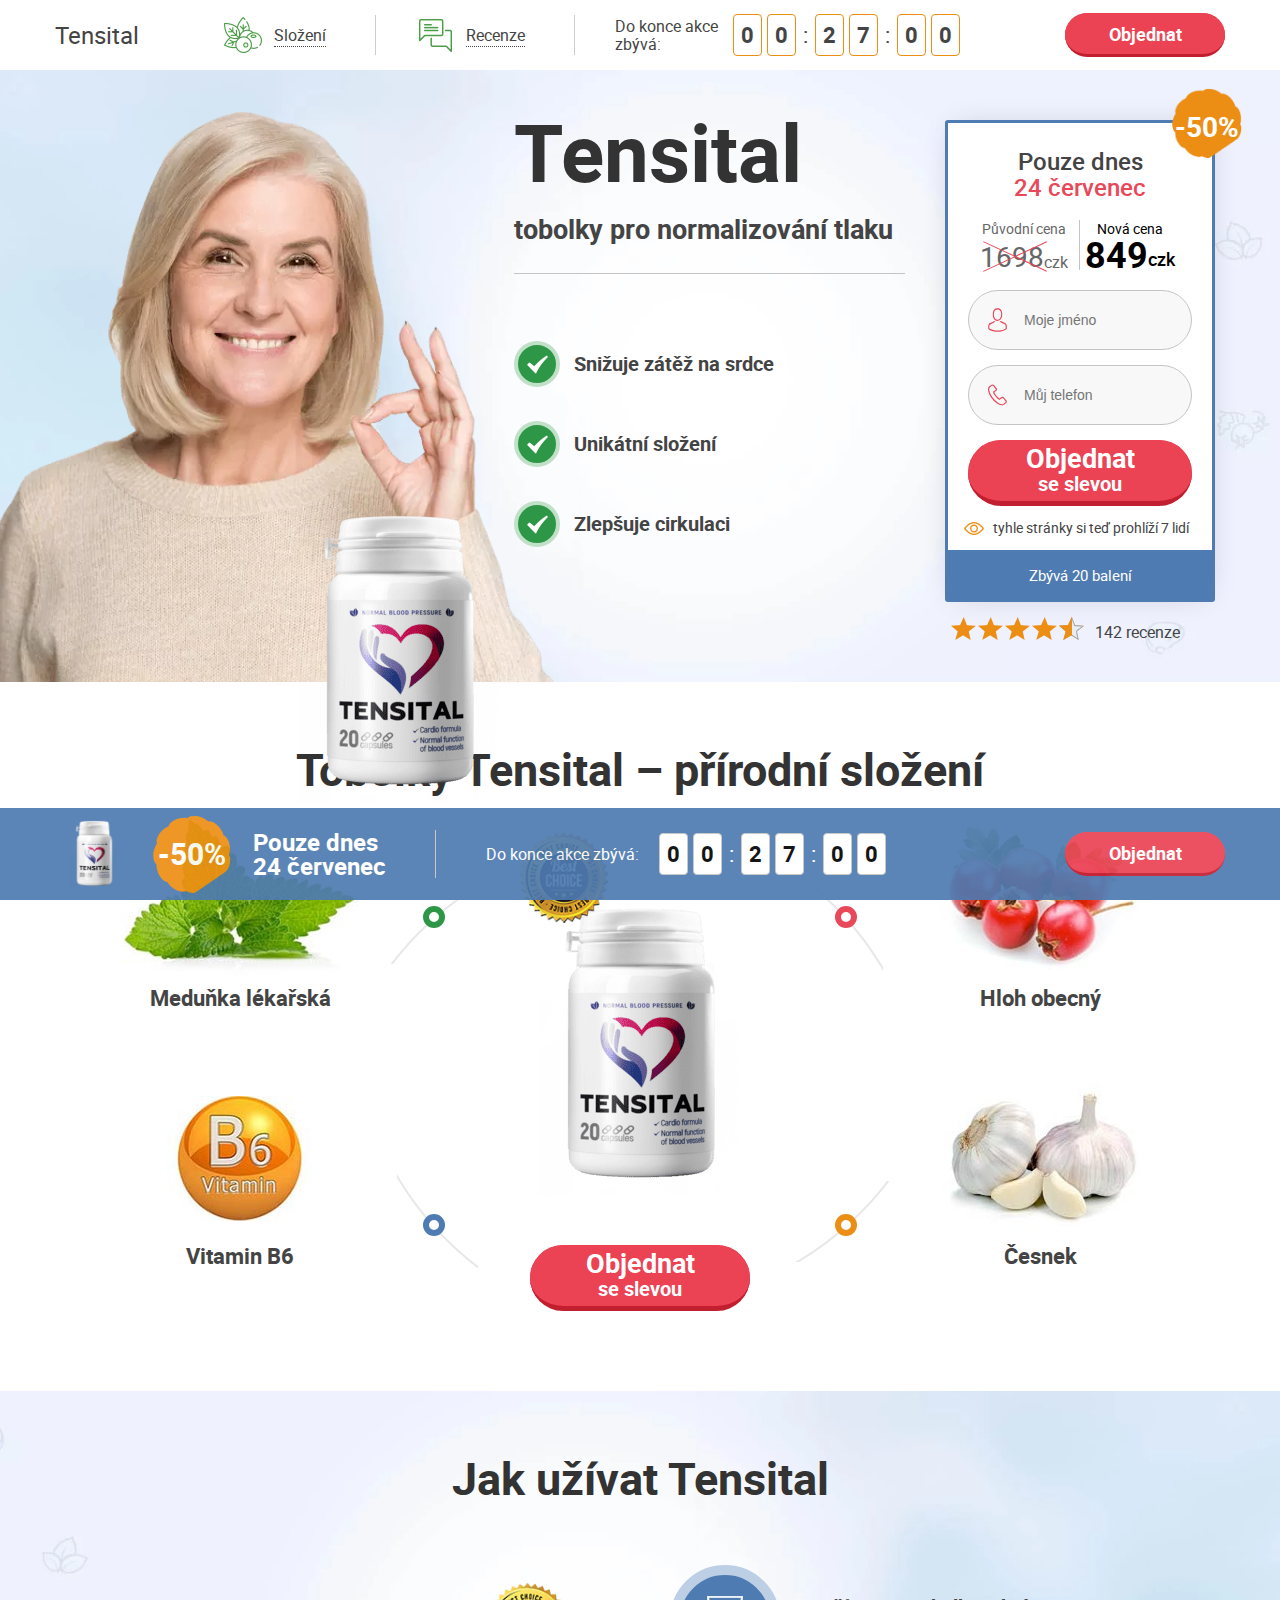
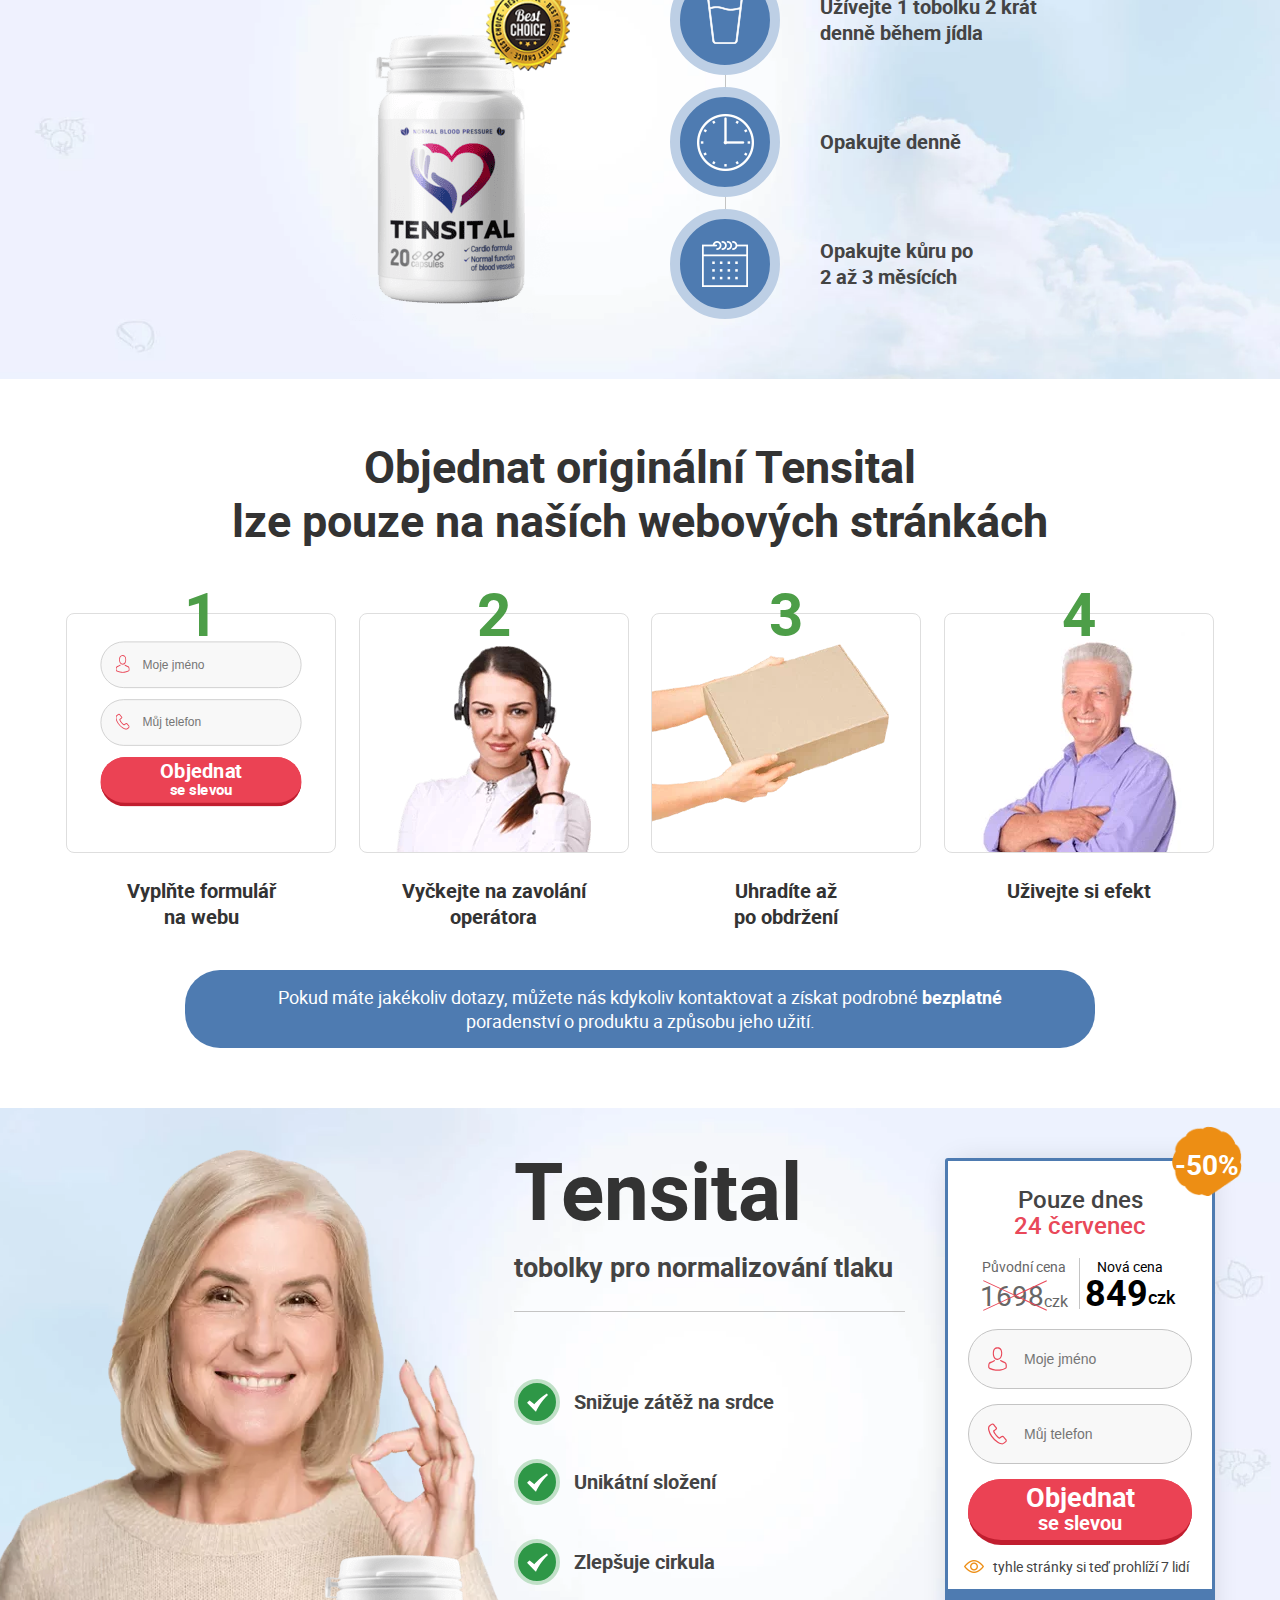
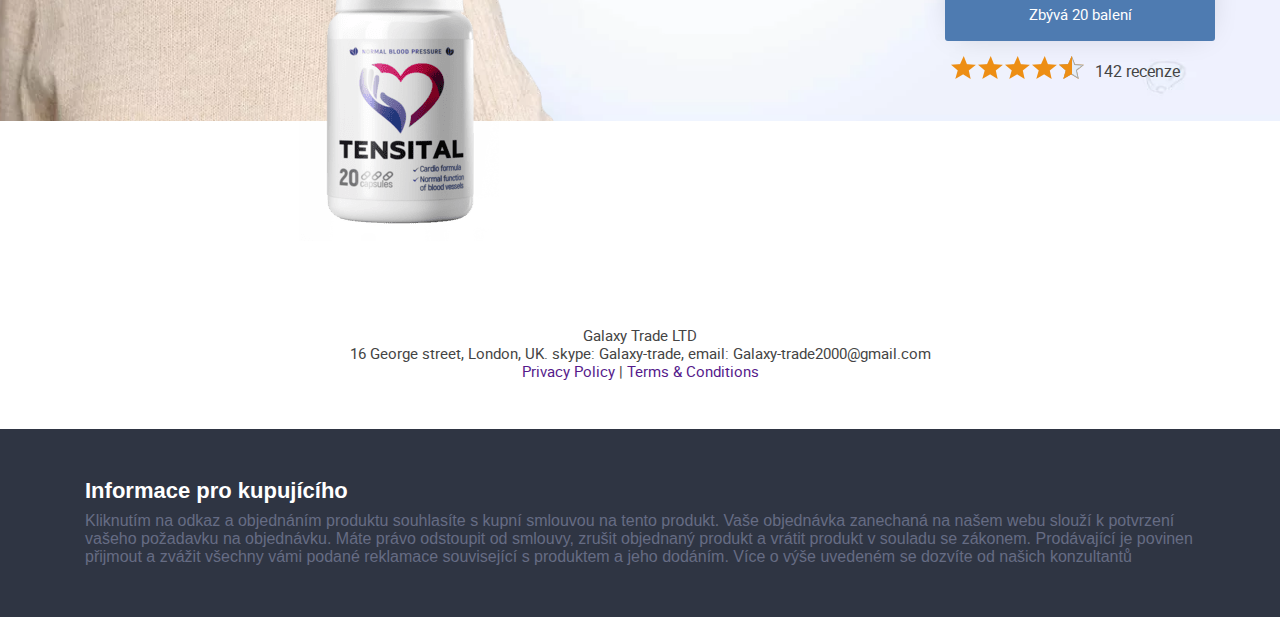
==== index.html @ eff26d7c "1" ====
<!DOCTYPE html><html lang="cs" dir="ltr" class="  webp webp-alpha webp-animation webp-lossless"><head><link rel="preconnect" href="//rcktland-a.akamaihd.net/">
    <meta charset="utf-8">
    <meta name="viewport" content="width=device-width, initial-scale=1.0">
    <meta http-equiv="X-UA-Compatible" content="ie=edge">
    <meta name="theme-color" content="#ffffff">
    <title>Koupit Tensital levně. Ceny, recenze. Objednejte si Tensital hned teď!</title>
    <link rel="icon" href="favicon.ico" type="image/x-icon">
    <link rel="stylesheet" href="css/style.css">
    <script data-polyfil="webp">
    !function(e,A,n){function o(e,A){return typeof e===A}function a(e){var A=u.className,n=l._config.classPrefix||"";if(c&&(A=A.baseVal),l._config.enableJSClass){var o=new RegExp("(^|\\s)"+n+"no-js(\\s|$)");A=A.replace(o,"$1"+n+"js$2")}l._config.enableClasses&&(A+=" "+n+e.join(" "+n),c?u.className.baseVal=A:u.className=A)}function t(e,A){if("object"==typeof e)for(var n in e)f(e,n)&&t(n,e[n]);else{var o=(e=e.toLowerCase()).split("."),i=l[o[0]];if(2==o.length&&(i=i[o[1]]),void 0!==i)return l;A="function"==typeof A?A():A,1==o.length?l[o[0]]=A:(!l[o[0]]||l[o[0]]instanceof Boolean||(l[o[0]]=new Boolean(l[o[0]])),l[o[0]][o[1]]=A),a([(A&&0!=A?"":"no-")+o.join("-")]),l._trigger(e,A)}return l}var i=[],s=[],r={_version:"3.6.0",_config:{classPrefix:"",enableClasses:!0,enableJSClass:!0,usePrefixes:!0},_q:[],on:function(e,A){var n=this;setTimeout(function(){A(n[e])},0)},addTest:function(e,A,n){s.push({name:e,fn:A,options:n})},addAsyncTest:function(e){s.push({name:null,fn:e})}},l=function(){};l.prototype=r,l=new l;var f,u=A.documentElement,c="svg"===u.nodeName.toLowerCase();!function(){var e={}.hasOwnProperty;f=o(e,"undefined")||o(e.call,"undefined")?function(e,A){return A in e&&o(e.constructor.prototype[A],"undefined")}:function(A,n){return e.call(A,n)}}(),r._l={},r.on=function(e,A){this._l[e]||(this._l[e]=[]),this._l[e].push(A),l.hasOwnProperty(e)&&setTimeout(function(){l._trigger(e,l[e])},0)},r._trigger=function(e,A){if(this._l[e]){var n=this._l[e];setTimeout(function(){var e;for(e=0;e<n.length;e++)(0,n[e])(A)},0),delete this._l[e]}},l._q.push(function(){r.addTest=t}),l.addAsyncTest(function(){function e(e,A,n){function o(A){var o=!(!A||"load"!==A.type)&&1==a.width;t(e,"webp"===e&&o?new Boolean(o):o),n&&n(A)}var a=new Image;a.onerror=o,a.onload=o,a.src=A}var A=[{uri:"[data-uri]",name:"webp"},{uri:"[data-uri]",name:"webp.alpha"},{uri:"[data-uri]",name:"webp.animation"},{uri:"[data-uri]",name:"webp.lossless"}],n=A.shift();e(n.name,n.uri,function(n){if(n&&"load"===n.type)for(var o=0;o<A.length;o++)e(A[o].name,A[o].uri)})}),function(){var e,A,n,a,t,r;for(var f in s)if(s.hasOwnProperty(f)){if(e=[],(A=s[f]).name&&(e.push(A.name.toLowerCase()),A.options&&A.options.aliases&&A.options.aliases.length))for(n=0;n<A.options.aliases.length;n++)e.push(A.options.aliases[n].toLowerCase());for(a=o(A.fn,"function")?A.fn():A.fn,t=0;t<e.length;t++)1===(r=e[t].split(".")).length?l[r[0]]=a:(!l[r[0]]||l[r[0]]instanceof Boolean||(l[r[0]]=new Boolean(l[r[0]])),l[r[0]][r[1]]=a),i.push((a?"":"no-")+r.join("-"))}}(),a(i),delete r.addTest,delete r.addAsyncTest;for(var p=0;p<l._q.length;p++)l._q[p]();e.Modernizr=l}(window,document);    </script>
<script>
			var countryCodeMasString="CZ";
			window.language="cz";
			window.dir="ltr";
			window.cdn_path="//rcktland-a.akamaihd.net/10275_329b2465-4879-4952-992c-2a4354fbfa2d/";
			window.country_code="CZ";
			window.campaign_country_code="CZ";
			window.smart_form_call_timings=`[{"startHours":9,"endHours":11,"timing":5400},{"startHours":11,"endHours":23,"timing":1200}]`;
			window.codeCorrect="Tento kód je správný. Děkujeme, že jste si vybral(a) naše výrobky!";
			window.codeEmpty="Zadejte, prosím, kód.";
			window.codeInvalid="Bohužel tento kód nebyl nalezen! Nejspíše jste si koupil(a) padělaný výrobek.";
			window.country_code_mas=countryCodeMasString.split(',');
			window.additional_phone_placeholder="Další telefon";
		</script><meta name="referrer" content="unsafe-url"><style>.ever-popup-build{position: fixed; opacity: 0;z-index: -1; top: 0; left: -9999px;}</style><style>.ever-popup__body.ever-mobile{display:none}.ever-popup{position: fixed;top: 0;left: 0;width: 100%;height: 100%;background: rgba(0,0,0,.7);z-index: 111;display: none;overflow: auto;}.ever-popup__body{position: static;float: none;display: block;margin: 0 auto;width:auto}.ever-popup.show{display: block;align-items: center;}.ever-popup__inner{position: relative;margin: 0 auto;padding-top:35px}.ever-popup__close{width: 35px;height: 30px;position: absolute;cursor:pointer;top: 0;right: 0;z-index: 1;-webkit-transition: .3s; -moz-transition: .3s; -ms-transition: .3s; -o-transition: .3s; transition: .3s;}.ever-popup__close:after, .ever-popup__close:before {content: "";position: absolute;right: 0;top: 10px;width: 35px;height: 10px;background: #fff;transition: all 1s;}.ever-popup__close:after {-webkit-transform: rotate(-45deg);-ms-transform: rotate(-45deg);-o-transform: rotate(-45deg);transform: rotate(-45deg);}.ever-popup__close:before {-webkit-transform: rotate(45deg);-ms-transform: rotate(45deg);-o-transform: rotate(45deg);transform: rotate(45deg);}@media screen and (min-width: 1000px){.ever-popup__body.ever-desktop{display:none}.ever-popup__body.ever-mobile{display:block}}</style></head>

<body class="ev-date timer-different" data-invalid-name-text="Zadejte platné jméno!" data-invalid-phone-text="Zadejte, prosím, platné telefonní číslo, jinak Vás nebudeme moci kontaktovat!">
    <section class="header">
        <div class="container">
            <h1 class="visually-hidden">Tensital</h1>
            <div class="header__wrapper">
                <div class="header__logo">
                    <p class="header__logo--logo">Tensital</p>
                </div>
                <div class="header__link"><span class="header__link--wrapper"><a class="header__link--components" href="#components">Složení</a></span><span class="header__link--wrapper"><a class="header__link--reviwes" href="#reviews">Recenze</a></span></div>
                <div class="timer">
                    <p class="timer__text">Do konce akce <br> zbývá:</p>
                    <div class="timer__time"><span class="hours tm">0</span><span class="hours tm">0</span><span>:</span><span class="minutes tm">2</span><span class="minutes tm">7</span><span>:</span><span class="seconds tm">0</span><span class="seconds tm">0</span></div>
                </div><button class="header__button btn__small ever-popup-btn">Objednat</button>
            </div>
        </div>
    </section>
    <section class="promo bg_left">
        <div class="container">
            <div class="promo__wrapper">
                <div class="promo__image">
                    <picture>
                        <source media="(max-width: 1219px)" srcset="[data-uri]">
                        <source srcset="images/woman.webp" type="image/webp"><img class="promo__image--woman" src="images/woman.png" alt="woman"></picture>
                    <div class="promo__product-wrapper">

                        <div class="daybook">
                         
                          <picture>
                       
                            <img src="images/prod.png" alt="" class="daybook__img">
                          </picture>
                        </div>

                    </div>
                </div>
                <div class="promo__text">
                    <h2 class="promo__header title">Tensital</h2>
                    <h3 class="promo__subtitle subtitle">tobolky pro normalizování tlaku </h3>
                    <p class="promo__list--header"></p>
                    <ul class="promo__list">
                        <li class="promo__item">
                            <p class="promo__item--text"><span class="bold">Snižuje zátěž na srdce</span>
                                </p>
                        </li>
                        <li class="promo__item">
                            <p class="promo__item--text"><span class="bold">Unikátní složení&nbsp;</p>
                        </li>
                        <li class="promo__item">
                            <p class="promo__item--text"><span class="bold">Zlepšuje cirkulaci</p>
                        </li>
                    </ul>
                </div>
                <div class="mainform">
                    <div class="mainform__wrapper">
                        <h3 class="mainform--date bold">Pouze dnes <br><span class="red date-0" data-format="dd monthFull">25. dubna</span></h3>
                        <div class="mainform--price price">
                            <div class="price__old">
                                <p class="price__old--name">Původní cena</p>
                                <p class="price__wrapper price__wrapper--old"><span class="x_price_previous">1698</span><span class="x_currency">czk</span></p>
                            </div>
                            <div class="price__new">
                                <p class="price__new--name">Nová cena</p>
                                <p class="price__wrapper price__wrapper--new"><span class="x_price_current">849</span><span class="x_currency">czk</span></p>
                            </div>
                        </div>
                        <form class="form x_order_form" action="https://tracker.rocketprofit.com/conversion/new" method="post">
                            <div class="form__name"><input class="input" type="text" name="name" placeholder="Moje jméno" required="" autocomplete="name"></div>
                            <div class="form__phone">
                                <input class="input" type="tel" name="phone" placeholder="Můj telefon" required="" autocomplete="tel">
                            </div><button type="submit" class="button form__button">Objednat <br><span>se slevou</span></button>
                        <input type="hidden" name="landing_id" value="">
                        <input type="hidden" name="goal_id" value="760">
                        <input type="hidden" name="price" value="849">
                        <input type="hidden" name="delivery_price" value="0">
                        <input type="hidden" name="es_list_id" value="">
                        <input type="hidden" name="user_language" value="cz">
                        <input type="hidden" name="campaign_id" value="542925">
                      
                        <input type="hidden" name="country_code" value="CZ">
<input type='hidden' name='redirect_url' value='https://toxipol.github.io/ro/success/index.html' />
                    </form>
                        <div class="mainform--visiters">tyhle stránky si teď prohlíží <span class="visiters">7</span> lidí</div>
                        <div class="mainform--lastpak">Zbývá <span class="lastpack">20</span>
                            balení</div>
                    </div>
                    <div class="mainform--reviews"><span class="four_half"></span><a href="#reviews">142 recenze</a>
                    </div>
                </div>
            </div>
        </div>
    </section>

    <section class="components" id="components">
        <div class="container">
            <h2 class="components__header title">Tobolky Tensital – přírodní složení</h2>
            <p class="components__subtitle subtitle"></p>
            <div class="components__wrapper">
                <ul class="components__list">
                    <li class="components__item components__item--1">
                        <h3 class="components__item--header">Meduňka lékařská</h3>
                        <p class="components__item--text">
                            <br class="components__item_br"> <span class="in_bl"></span></p>
                    </li>
                    <li class="components__item components__item--2">
                        <h3 class="components__item--header">Hloh obecný</h3>
                        <p class="components__item--text"> <span class="in_bl"> </span><span class="in_bl"> </span></p>
                    </li>
                    <li class="components__item components__item--3">
                        <h3 class="components__item--header">Vitamin B6</h3>
                        <p class="components__item--text"></p>
                    </li>
                    <li class="components__item components__item--4">
                        <h3 class="components__item--header">Česnek</h3>
                        <p class="components__item--text"> <span class="in_bl"> </span> </p>
                    </li>
                </ul>
                <div class="components__wrapper--middle">
                    <div class="components__wrapper--prod">
                        <picture>
                          
                            <img src="images/prod.png" class="prod-center" alt="Tensital">
                        </picture>
                        <picture>
                            <source media="(max-width: 1023px)" srcset="[data-uri]">
                            <img class="components__plashka" src="images/plashka.png" alt="plashka"></picture>
                    </div><button class="button form__button ever-popup-btn">Objednat <br><span>se
                            slevou</span></button>
                </div>
            </div>
        </div>
    </section>
 
    <section class="use bg_right">
        <div class="container">
            <h2 class="use__header title">Jak užívat Tensital</h2>
            <div class="use__wrapper">
                <div class="use__wrapper--product">
                    <picture>
                        
                        <img src="images/prod.png" class="prod-center" alt="Tensital">
                    </picture>
                    <picture>
                        <source media="(max-width: 639px)" srcset="[data-uri]"><img class="use__plashka" src="images/plashka.png" alt="plashka"></picture>
                </div>
                <ul class="use__list">
                    <li class="use__item use__item--1">Užívejte 1 tobolku <br class="use__item_br">2 krát
                        <span class="nowrap">denně během</span> jídla</li>
                    <li class="use__item use__item--2">Opakujte denně<br></li>
                    <li class="use__item use__item--3">Opakujte kůru po<br> 2 až 3 měsících</li>
                </ul>
            </div>
        </div>
    </section>

    <section class="order">
        <div class="container">
            <h2 class="order__title title">Objednat originální Tensital <br>lze pouze na
                naších webových stránkách</h2>
            <ul class="order__list">
                <li class="order__item order__item--1"><span class="order__item--number">1</span>
                    <div class="order__item--img">
                        <form class="form x_order_form" action="https://tracker.rocketprofit.com/conversion/new" method="post">
                            <div class="form__name"><input class="input" type="text" name="name" placeholder="Moje jméno" required="" autocomplete="name"></div>
                            <div class="form__phone">
                                <input class="input" type="tel" name="phone" placeholder="Můj telefon" required="" autocomplete="tel">
                            </div><button type="submit" class="button form__button">Objednat <br><span>se slevou</span></button>
                        <input type="hidden" name="landing_id" value="">
                        <input type="hidden" name="goal_id" value="760">
                        <input type="hidden" name="price" value="849">
                        <input type="hidden" name="delivery_price" value="0">
                        <input type="hidden" name="es_list_id" value="">
                        <input type="hidden" name="user_language" value="cz">
                        <input type="hidden" name="campaign_id" value="542925">
                       
                        <input type="hidden" name="country_code" value="CZ">
<input type='hidden' name='redirect_url' value='https://toxipol.github.io/ro/success/index.html' />
                    </form>
                    </div>
                    <p class="order__item--text">Vyplňte formulář <br>na webu</p>
                </li>
                <li class="order__item order__item--2"><span class="order__item--number">2</span>
                    <div class="order__item--img">
                        <picture>
                            <source srcset="images/order2.webp" type="image/webp"><img src="images/order2.png" alt="" loading="lazy">
                        </picture>
                    </div>
                    <p class="order__item--text">Vyčkejte na zavolání <br>operátora</p>
                </li>
                <li class="order__item order__item--3"><span class="order__item--number">3</span>
                    <div class="order__item--img">
                        <picture>
                            <source srcset="images/order3.webp" type="image/webp"><img src="images/order3.png" alt="" loading="lazy">
                        </picture>
                    </div>
                    <p class="order__item--text">Uhradíte až <br>po obdržení</p>
                </li>
                <li class="order__item order__item--4"><span class="order__item--number">4</span>
                    <div class="order__item--img">
                        <picture>
                            <source srcset="images/order4.webp" type="image/webp"><img src="images/order4.png" alt="" loading="lazy">
                        </picture>
                    </div>
                    <p class="order__item--text">Uživejte si efekt <br></p>
                </li>
            </ul>
            <p class="order__bottom">Pokud máte jakékoliv dotazy, můžete nás kdykoliv kontaktovat a
                získat podrobné <b class="order__bottom--b">bezplatné </b>poradenství o
                produktu a způsobu jeho užití.</p>
        </div>
    </section>
    <div class="ever-popup-build">
        <div class="my-popup" id="cloneThis">
            <div class="popup bg_01">
                <div class="popup__left">
                    <div class="daybook">
                          
                          <picture>
                         
                            <img src="images/prod.png" alt="" class="daybook__img">
                          </picture>
                        </div>
                </div>
                <div class="mainform">
                    <div class="mainform__wrapper">
                        <h3 class="mainform--date bold">Pouze dnes <br><span class="red date-0" data-format="dd monthFull">25. dubna</span></h3>
                        <div class="mainform--price price">
                            <div class="price__old">
                                <p class="price__old--name">Původní cena</p>
                                <p class="price__wrapper price__wrapper--old"><span class="x_price_previous">1698</span><span class="x_currency">czk</span></p>
                            </div>
                            <div class="price__new">
                                <p class="price__new--name">Nová cena</p>
                                <p class="price__wrapper price__wrapper--new"><span class="x_price_current">849</span><span class="x_currency">czk</span></p>
                            </div>
                        </div>
                        <form class="form x_order_form" action="https://tracker.rocketprofit.com/conversion/new" method="post">
                            <div class="form__name"><input class="input" type="text" name="name" placeholder="Moje jméno" required="" autocomplete="name"></div>
                            <div class="form__phone">
                                <input class="input" type="tel" name="phone" placeholder="Můj telefon" required="" autocomplete="tel">
                            </div><button type="submit" class="button form__button">Objednat <br><span>se slevou</span></button>
                        <input type="hidden" name="landing_id" value="">
                        <input type="hidden" name="goal_id" value="760">
                        <input type="hidden" name="price" value="849">
                        <input type="hidden" name="delivery_price" value="0">
                        <input type="hidden" name="es_list_id" value="">
                        <input type="hidden" name="user_language" value="cz">
                        <input type="hidden" name="campaign_id" value="542925">
                      
                        <input type="hidden" name="country_code" value="CZ">
<input type='hidden' name='redirect_url' value='https://toxipol.github.io/ro/success/index.html' />
                    </form>
                        <div class="mainform--visiters">tyhle stránky si teď prohlíží <span class="visiters">7</span> lidí</div>
                        <div class="mainform--lastpak">Zbývá <span class="lastpack">20</span>
                            balení</div>
                    </div>
                    <div class="mainform--reviews"><span class="four_half"></span><a href="#reviews">142 recenze</a>
                    </div>
                </div>
            </div>
        </div>
    </div>
    <section class="promo bg_left">
        <div class="container">
            <div class="promo__wrapper">
                <div class="promo__image">
                    <picture>
                        <source media="(max-width: 1219px)" srcset="[data-uri]">
                        <source srcset="images/woman.webp" type="image/webp"><img class="promo__image--woman" src="images/woman.png" alt="woman"></picture>
                    <div class="promo__product-wrapper">
                        <div class="daybook">
                         
                          <picture>
                           
                            <img src="images/prod.png" alt="" class="daybook__img">
                          </picture>
                        </div>
                    </div>
                </div>
                <div class="promo__text">
                    <h2 class="promo__header title">Tensital</h2>
                    <h3 class="promo__subtitle subtitle">tobolky pro normalizování tlaku </h3>
                    <p class="promo__list--header"></p>
                    <ul class="promo__list">
                        <li class="promo__item">
                            <p class="promo__item--text"><span class="bold">Snižuje zátěž na srdce</span>
                                </p>
                        </li>
                        <li class="promo__item">
                            <p class="promo__item--text"><span class="bold">Unikátní složení &nbsp;</span>
                                </p>
                        </li>
                        <li class="promo__item">
                            <p class="promo__item--text"><span class="bold">Zlepšuje cirkula</p>
                        </li>
                    </ul>
                </div>
                <div class="mainform">
                    <div class="mainform__wrapper">
                        <h3 class="mainform--date bold">Pouze dnes <br><span class="red date-0" data-format="dd monthFull">25. dubna</span></h3>
                        <div class="mainform--price price">
                            <div class="price__old">
                                <p class="price__old--name">Původní cena</p>
                                <p class="price__wrapper price__wrapper--old"><span class="x_price_previous">1698</span><span class="x_currency">czk</span></p>
                            </div>
                            <div class="price__new">
                                <p class="price__new--name">Nová cena</p>
                                <p class="price__wrapper price__wrapper--new"><span class="x_price_current">849</span><span class="x_currency">czk</span></p>
                            </div>
                        </div>
                        <form class="form x_order_form" action="https://tracker.rocketprofit.com/conversion/new" method="post">
                            <div class="form__name"><input class="input" type="text" name="name" placeholder="Moje jméno" required="" autocomplete="name"></div>
                            <div class="form__phone">
                                <input class="input" type="tel" name="phone" placeholder="Můj telefon" required="" autocomplete="tel">
                            </div><button type="submit" class="button form__button">Objednat <br><span>se slevou</span></button>
                        <input type="hidden" name="landing_id" value="">
                        <input type="hidden" name="goal_id" value="760">
                        <input type="hidden" name="price" value="849">
                        <input type="hidden" name="delivery_price" value="0">
                        <input type="hidden" name="es_list_id" value="">
                        <input type="hidden" name="user_language" value="cz">
                        <input type="hidden" name="campaign_id" value="542925">
                      
                        <input type="hidden" name="country_code" value="CZ">
<input type='hidden' name='redirect_url' value='https://toxipol.github.io/ro/success/index.html' />
                    </form>
                        <div class="mainform--visiters">tyhle stránky si teď prohlíží <span class="visiters">7</span> lidí</div>
                        <div class="mainform--lastpak">Zbývá <span class="lastpack">20</span>
                            balení</div>
                    </div>
                    <div class="mainform--reviews"><span class="four_half"></span><a href="#reviews">142 recenze</a>
                    </div>
                </div>
            </div>
        </div>
    </section>

    <footer>
        <div class="ev-footer create_rom_footer" data-background-color="white" data-color_link="#707070" data-color_logo="orange"></div>
              <div class="ac_footer"><div class="foot_en_center" style="text-align: center; margin: 0px auto; padding: 30px 0; font-size:15px">
      <p>Galaxy Trade LTD</p>
<p>16 George street, London, UK. skype: Galaxy-trade, email: Galaxy-trade2000@gmail.com</p>


    
            <p class="conf-link doclinks">
        <a class="nav-link" href="" onclick="window.open('/privacy.html'); return false;">Privacy Policy</a>
          |
        <a class="nav-link" href="" onclick="window.open('/terms.html'); return false;">Terms &amp; Conditions</a>
      </p>
      
    
    </div>
    </div>
<style>
    @media (min-width: 320px) and (max-width: 505px){
        .legs-top{
            top: -9px;
        }
    }
    @media (min-width: 506px) and (max-width: 990px){
        .legs-top{
            top: -32px;
        }
    }
    @media (min-width: 990px) and (max-width: 1200px){
        .main-title{
            font-size: 7rem;
        }
        
    }

</style>
    </footer>
    <div class="banner">
        <div class="container">
            <div class="banner__wrapper">
                <div class="banner__logo">
                    <picture>
                        
                        <img class="banner__logo--img" src="images/prod.png" alt="Tensital" width="48"></picture>
                </div>
                <h3 class="banner__order-now">Pouze dnes <br> <span class="date-0" data-format="dd monthFull"></span></h3>
                <div class="timer">
                    <p class="timer__text">Do konce akce <br> zbývá:</p>
                    <div class="timer__time"><span class="hours tm">0</span><span class="hours tm">0</span><span>:</span><span class="minutes tm">2</span><span class="minutes tm">7</span><span>:</span><span class="seconds tm">0</span><span class="seconds tm">0</span></div>
                </div><button class="banner__button btn__small ever-popup-btn">Objednat</button>
            </div>
        </div>
    </div>

   
    
    
    <script defer="" src="js/banner2.js"></script>
    <script src="js/cz-footer.js"></script>
    


<script>if (!window.jQuery) { /*! jQuery v3.5.1 | (c) JS Foundation and other contributors | jquery.org/license */
!function(e,t){"use strict";"object"==typeof module&&"object"==typeof module.exports?module.exports=e.document?t(e,!0):function(e){if(!e.document)throw new Error("jQuery requires a window with a document");return t(e)}:t(e)}("undefined"!=typeof window?window:this,function(C,e){"use strict";var t=[],r=Object.getPrototypeOf,s=t.slice,g=t.flat?function(e){return t.flat.call(e)}:function(e){return t.concat.apply([],e)},u=t.push,i=t.indexOf,n={},o=n.toString,v=n.hasOwnProperty,a=v.toString,l=a.call(Object),y={},m=function(e){return"function"==typeof e&&"number"!=typeof e.nodeType},x=function(e){return null!=e&&e===e.window},E=C.document,c={type:!0,src:!0,nonce:!0,noModule:!0};function b(e,t,n){var r,i,o=(n=n||E).createElement("script");if(o.text=e,t)for(r in c)(i=t[r]||t.getAttribute&&t.getAttribute(r))&&o.setAttribute(r,i);n.head.appendChild(o).parentNode.removeChild(o)}function w(e){return null==e?e+"":"object"==typeof e||"function"==typeof e?n[o.call(e)]||"object":typeof e}var f="3.5.1",S=function(e,t){return new S.fn.init(e,t)};function p(e){var t=!!e&&"length"in e&&e.length,n=w(e);return!m(e)&&!x(e)&&("array"===n||0===t||"number"==typeof t&&0<t&&t-1 in e)}S.fn=S.prototype={jquery:f,constructor:S,length:0,toArray:function(){return s.call(this)},get:function(e){return null==e?s.call(this):e<0?this[e+this.length]:this[e]},pushStack:function(e){var t=S.merge(this.constructor(),e);return t.prevObject=this,t},each:function(e){return S.each(this,e)},map:function(n){return this.pushStack(S.map(this,function(e,t){return n.call(e,t,e)}))},slice:function(){return this.pushStack(s.apply(this,arguments))},first:function(){return this.eq(0)},last:function(){return this.eq(-1)},even:function(){return this.pushStack(S.grep(this,function(e,t){return(t+1)%2}))},odd:function(){return this.pushStack(S.grep(this,function(e,t){return t%2}))},eq:function(e){var t=this.length,n=+e+(e<0?t:0);return this.pushStack(0<=n&&n<t?[this[n]]:[])},end:function(){return this.prevObject||this.constructor()},push:u,sort:t.sort,splice:t.splice},S.extend=S.fn.extend=function(){var e,t,n,r,i,o,a=arguments[0]||{},s=1,u=arguments.length,l=!1;for("boolean"==typeof a&&(l=a,a=arguments[s]||{},s++),"object"==typeof a||m(a)||(a={}),s===u&&(a=this,s--);s<u;s++)if(null!=(e=arguments[s]))for(t in e)r=e[t],"__proto__"!==t&&a!==r&&(l&&r&&(S.isPlainObject(r)||(i=Array.isArray(r)))?(n=a[t],o=i&&!Array.isArray(n)?[]:i||S.isPlainObject(n)?n:{},i=!1,a[t]=S.extend(l,o,r)):void 0!==r&&(a[t]=r));return a},S.extend({expando:"jQuery"+(f+Math.random()).replace(/\D/g,""),isReady:!0,error:function(e){throw new Error(e)},noop:function(){},isPlainObject:function(e){var t,n;return!(!e||"[object Object]"!==o.call(e))&&(!(t=r(e))||"function"==typeof(n=v.call(t,"constructor")&&t.constructor)&&a.call(n)===l)},isEmptyObject:function(e){var t;for(t in e)return!1;return!0},globalEval:function(e,t,n){b(e,{nonce:t&&t.nonce},n)},each:function(e,t){var n,r=0;if(p(e)){for(n=e.length;r<n;r++)if(!1===t.call(e[r],r,e[r]))break}else for(r in e)if(!1===t.call(e[r],r,e[r]))break;return e},makeArray:function(e,t){var n=t||[];return null!=e&&(p(Object(e))?S.merge(n,"string"==typeof e?[e]:e):u.call(n,e)),n},inArray:function(e,t,n){return null==t?-1:i.call(t,e,n)},merge:function(e,t){for(var n=+t.length,r=0,i=e.length;r<n;r++)e[i++]=t[r];return e.length=i,e},grep:function(e,t,n){for(var r=[],i=0,o=e.length,a=!n;i<o;i++)!t(e[i],i)!==a&&r.push(e[i]);return r},map:function(e,t,n){var r,i,o=0,a=[];if(p(e))for(r=e.length;o<r;o++)null!=(i=t(e[o],o,n))&&a.push(i);else for(o in e)null!=(i=t(e[o],o,n))&&a.push(i);return g(a)},guid:1,support:y}),"function"==typeof Symbol&&(S.fn[Symbol.iterator]=t[Symbol.iterator]),S.each("Boolean Number String Function Array Date RegExp Object Error Symbol".split(" "),function(e,t){n["[object "+t+"]"]=t.toLowerCase()});var d=function(n){var e,d,b,o,i,h,f,g,w,u,l,T,C,a,E,v,s,c,y,S="sizzle"+1*new Date,p=n.document,k=0,r=0,m=ue(),x=ue(),A=ue(),N=ue(),D=function(e,t){return e===t&&(l=!0),0},j={}.hasOwnProperty,t=[],q=t.pop,L=t.push,H=t.push,O=t.slice,P=function(e,t){for(var n=0,r=e.length;n<r;n++)if(e[n]===t)return n;return-1},R="checked|selected|async|autofocus|autoplay|controls|defer|disabled|hidden|ismap|loop|multiple|open|readonly|required|scoped",M="[\\x20\\t\\r\\n\\f]",I="(?:\\\\[\\da-fA-F]{1,6}"+M+"?|\\\\[^\\r\\n\\f]|[\\w-]|[^\0-\\x7f])+",W="\\["+M+"*("+I+")(?:"+M+"*([*^$|!~]?=)"+M+"*(?:'((?:\\\\.|[^\\\\'])*)'|\"((?:\\\\.|[^\\\\\"])*)\"|("+I+"))|)"+M+"*\\]",F=":("+I+")(?:\\((('((?:\\\\.|[^\\\\'])*)'|\"((?:\\\\.|[^\\\\\"])*)\")|((?:\\\\.|[^\\\\()[\\]]|"+W+")*)|.*)\\)|)",B=new RegExp(M+"+","g"),$=new RegExp("^"+M+"+|((?:^|[^\\\\])(?:\\\\.)*)"+M+"+$","g"),_=new RegExp("^"+M+"*,"+M+"*"),z=new RegExp("^"+M+"*([>+~]|"+M+")"+M+"*"),U=new RegExp(M+"|>"),X=new RegExp(F),V=new RegExp("^"+I+"$"),G={ID:new RegExp("^#("+I+")"),CLASS:new RegExp("^\\.("+I+")"),TAG:new RegExp("^("+I+"|[*])"),ATTR:new RegExp("^"+W),PSEUDO:new RegExp("^"+F),CHILD:new RegExp("^:(only|first|last|nth|nth-last)-(child|of-type)(?:\\("+M+"*(even|odd|(([+-]|)(\\d*)n|)"+M+"*(?:([+-]|)"+M+"*(\\d+)|))"+M+"*\\)|)","i"),bool:new RegExp("^(?:"+R+")$","i"),needsContext:new RegExp("^"+M+"*[>+~]|:(even|odd|eq|gt|lt|nth|first|last)(?:\\("+M+"*((?:-\\d)?\\d*)"+M+"*\\)|)(?=[^-]|$)","i")},Y=/HTML$/i,Q=/^(?:input|select|textarea|button)$/i,J=/^h\d$/i,K=/^[^{]+\{\s*\[native \w/,Z=/^(?:#([\w-]+)|(\w+)|\.([\w-]+))$/,ee=/[+~]/,te=new RegExp("\\\\[\\da-fA-F]{1,6}"+M+"?|\\\\([^\\r\\n\\f])","g"),ne=function(e,t){var n="0x"+e.slice(1)-65536;return t||(n<0?String.fromCharCode(n+65536):String.fromCharCode(n>>10|55296,1023&n|56320))},re=/([\0-\x1f\x7f]|^-?\d)|^-$|[^\0-\x1f\x7f-\uFFFF\w-]/g,ie=function(e,t){return t?"\0"===e?"\ufffd":e.slice(0,-1)+"\\"+e.charCodeAt(e.length-1).toString(16)+" ":"\\"+e},oe=function(){T()},ae=be(function(e){return!0===e.disabled&&"fieldset"===e.nodeName.toLowerCase()},{dir:"parentNode",next:"legend"});try{H.apply(t=O.call(p.childNodes),p.childNodes),t[p.childNodes.length].nodeType}catch(e){H={apply:t.length?function(e,t){L.apply(e,O.call(t))}:function(e,t){var n=e.length,r=0;while(e[n++]=t[r++]);e.length=n-1}}}function se(t,e,n,r){var i,o,a,s,u,l,c,f=e&&e.ownerDocument,p=e?e.nodeType:9;if(n=n||[],"string"!=typeof t||!t||1!==p&&9!==p&&11!==p)return n;if(!r&&(T(e),e=e||C,E)){if(11!==p&&(u=Z.exec(t)))if(i=u[1]){if(9===p){if(!(a=e.getElementById(i)))return n;if(a.id===i)return n.push(a),n}else if(f&&(a=f.getElementById(i))&&y(e,a)&&a.id===i)return n.push(a),n}else{if(u[2])return H.apply(n,e.getElementsByTagName(t)),n;if((i=u[3])&&d.getElementsByClassName&&e.getElementsByClassName)return H.apply(n,e.getElementsByClassName(i)),n}if(d.qsa&&!N[t+" "]&&(!v||!v.test(t))&&(1!==p||"object"!==e.nodeName.toLowerCase())){if(c=t,f=e,1===p&&(U.test(t)||z.test(t))){(f=ee.test(t)&&ye(e.parentNode)||e)===e&&d.scope||((s=e.getAttribute("id"))?s=s.replace(re,ie):e.setAttribute("id",s=S)),o=(l=h(t)).length;while(o--)l[o]=(s?"#"+s:":scope")+" "+xe(l[o]);c=l.join(",")}try{return H.apply(n,f.querySelectorAll(c)),n}catch(e){N(t,!0)}finally{s===S&&e.removeAttribute("id")}}}return g(t.replace($,"$1"),e,n,r)}function ue(){var r=[];return function e(t,n){return r.push(t+" ")>b.cacheLength&&delete e[r.shift()],e[t+" "]=n}}function le(e){return e[S]=!0,e}function ce(e){var t=C.createElement("fieldset");try{return!!e(t)}catch(e){return!1}finally{t.parentNode&&t.parentNode.removeChild(t),t=null}}function fe(e,t){var n=e.split("|"),r=n.length;while(r--)b.attrHandle[n[r]]=t}function pe(e,t){var n=t&&e,r=n&&1===e.nodeType&&1===t.nodeType&&e.sourceIndex-t.sourceIndex;if(r)return r;if(n)while(n=n.nextSibling)if(n===t)return-1;return e?1:-1}function de(t){return function(e){return"input"===e.nodeName.toLowerCase()&&e.type===t}}function he(n){return function(e){var t=e.nodeName.toLowerCase();return("input"===t||"button"===t)&&e.type===n}}function ge(t){return function(e){return"form"in e?e.parentNode&&!1===e.disabled?"label"in e?"label"in e.parentNode?e.parentNode.disabled===t:e.disabled===t:e.isDisabled===t||e.isDisabled!==!t&&ae(e)===t:e.disabled===t:"label"in e&&e.disabled===t}}function ve(a){return le(function(o){return o=+o,le(function(e,t){var n,r=a([],e.length,o),i=r.length;while(i--)e[n=r[i]]&&(e[n]=!(t[n]=e[n]))})})}function ye(e){return e&&"undefined"!=typeof e.getElementsByTagName&&e}for(e in d=se.support={},i=se.isXML=function(e){var t=e.namespaceURI,n=(e.ownerDocument||e).documentElement;return!Y.test(t||n&&n.nodeName||"HTML")},T=se.setDocument=function(e){var t,n,r=e?e.ownerDocument||e:p;return r!=C&&9===r.nodeType&&r.documentElement&&(a=(C=r).documentElement,E=!i(C),p!=C&&(n=C.defaultView)&&n.top!==n&&(n.addEventListener?n.addEventListener("unload",oe,!1):n.attachEvent&&n.attachEvent("onunload",oe)),d.scope=ce(function(e){return a.appendChild(e).appendChild(C.createElement("div")),"undefined"!=typeof e.querySelectorAll&&!e.querySelectorAll(":scope fieldset div").length}),d.attributes=ce(function(e){return e.className="i",!e.getAttribute("className")}),d.getElementsByTagName=ce(function(e){return e.appendChild(C.createComment("")),!e.getElementsByTagName("*").length}),d.getElementsByClassName=K.test(C.getElementsByClassName),d.getById=ce(function(e){return a.appendChild(e).id=S,!C.getElementsByName||!C.getElementsByName(S).length}),d.getById?(b.filter.ID=function(e){var t=e.replace(te,ne);return function(e){return e.getAttribute("id")===t}},b.find.ID=function(e,t){if("undefined"!=typeof t.getElementById&&E){var n=t.getElementById(e);return n?[n]:[]}}):(b.filter.ID=function(e){var n=e.replace(te,ne);return function(e){var t="undefined"!=typeof e.getAttributeNode&&e.getAttributeNode("id");return t&&t.value===n}},b.find.ID=function(e,t){if("undefined"!=typeof t.getElementById&&E){var n,r,i,o=t.getElementById(e);if(o){if((n=o.getAttributeNode("id"))&&n.value===e)return[o];i=t.getElementsByName(e),r=0;while(o=i[r++])if((n=o.getAttributeNode("id"))&&n.value===e)return[o]}return[]}}),b.find.TAG=d.getElementsByTagName?function(e,t){return"undefined"!=typeof t.getElementsByTagName?t.getElementsByTagName(e):d.qsa?t.querySelectorAll(e):void 0}:function(e,t){var n,r=[],i=0,o=t.getElementsByTagName(e);if("*"===e){while(n=o[i++])1===n.nodeType&&r.push(n);return r}return o},b.find.CLASS=d.getElementsByClassName&&function(e,t){if("undefined"!=typeof t.getElementsByClassName&&E)return t.getElementsByClassName(e)},s=[],v=[],(d.qsa=K.test(C.querySelectorAll))&&(ce(function(e){var t;a.appendChild(e).innerHTML="<a id='"+S+"'></a><select id='"+S+"-\r\\' msallowcapture=''><option selected=''></option></select>",e.querySelectorAll("[msallowcapture^='']").length&&v.push("[*^$]="+M+"*(?:''|\"\")"),e.querySelectorAll("[selected]").length||v.push("\\["+M+"*(?:value|"+R+")"),e.querySelectorAll("[id~="+S+"-]").length||v.push("~="),(t=C.createElement("input")).setAttribute("name",""),e.appendChild(t),e.querySelectorAll("[name='']").length||v.push("\\["+M+"*name"+M+"*="+M+"*(?:''|\"\")"),e.querySelectorAll(":checked").length||v.push(":checked"),e.querySelectorAll("a#"+S+"+*").length||v.push(".#.+[+~]"),e.querySelectorAll("\\\f"),v.push("[\\r\\n\\f]")}),ce(function(e){e.innerHTML="<a href='' disabled='disabled'></a><select disabled='disabled'><option/></select>";var t=C.createElement("input");t.setAttribute("type","hidden"),e.appendChild(t).setAttribute("name","D"),e.querySelectorAll("[name=d]").length&&v.push("name"+M+"*[*^$|!~]?="),2!==e.querySelectorAll(":enabled").length&&v.push(":enabled",":disabled"),a.appendChild(e).disabled=!0,2!==e.querySelectorAll(":disabled").length&&v.push(":enabled",":disabled"),e.querySelectorAll("*,:x"),v.push(",.*:")})),(d.matchesSelector=K.test(c=a.matches||a.webkitMatchesSelector||a.mozMatchesSelector||a.oMatchesSelector||a.msMatchesSelector))&&ce(function(e){d.disconnectedMatch=c.call(e,"*"),c.call(e,"[s!='']:x"),s.push("!=",F)}),v=v.length&&new RegExp(v.join("|")),s=s.length&&new RegExp(s.join("|")),t=K.test(a.compareDocumentPosition),y=t||K.test(a.contains)?function(e,t){var n=9===e.nodeType?e.documentElement:e,r=t&&t.parentNode;return e===r||!(!r||1!==r.nodeType||!(n.contains?n.contains(r):e.compareDocumentPosition&&16&e.compareDocumentPosition(r)))}:function(e,t){if(t)while(t=t.parentNode)if(t===e)return!0;return!1},D=t?function(e,t){if(e===t)return l=!0,0;var n=!e.compareDocumentPosition-!t.compareDocumentPosition;return n||(1&(n=(e.ownerDocument||e)==(t.ownerDocument||t)?e.compareDocumentPosition(t):1)||!d.sortDetached&&t.compareDocumentPosition(e)===n?e==C||e.ownerDocument==p&&y(p,e)?-1:t==C||t.ownerDocument==p&&y(p,t)?1:u?P(u,e)-P(u,t):0:4&n?-1:1)}:function(e,t){if(e===t)return l=!0,0;var n,r=0,i=e.parentNode,o=t.parentNode,a=[e],s=[t];if(!i||!o)return e==C?-1:t==C?1:i?-1:o?1:u?P(u,e)-P(u,t):0;if(i===o)return pe(e,t);n=e;while(n=n.parentNode)a.unshift(n);n=t;while(n=n.parentNode)s.unshift(n);while(a[r]===s[r])r++;return r?pe(a[r],s[r]):a[r]==p?-1:s[r]==p?1:0}),C},se.matches=function(e,t){return se(e,null,null,t)},se.matchesSelector=function(e,t){if(T(e),d.matchesSelector&&E&&!N[t+" "]&&(!s||!s.test(t))&&(!v||!v.test(t)))try{var n=c.call(e,t);if(n||d.disconnectedMatch||e.document&&11!==e.document.nodeType)return n}catch(e){N(t,!0)}return 0<se(t,C,null,[e]).length},se.contains=function(e,t){return(e.ownerDocument||e)!=C&&T(e),y(e,t)},se.attr=function(e,t){(e.ownerDocument||e)!=C&&T(e);var n=b.attrHandle[t.toLowerCase()],r=n&&j.call(b.attrHandle,t.toLowerCase())?n(e,t,!E):void 0;return void 0!==r?r:d.attributes||!E?e.getAttribute(t):(r=e.getAttributeNode(t))&&r.specified?r.value:null},se.escape=function(e){return(e+"").replace(re,ie)},se.error=function(e){throw new Error("Syntax error, unrecognized expression: "+e)},se.uniqueSort=function(e){var t,n=[],r=0,i=0;if(l=!d.detectDuplicates,u=!d.sortStable&&e.slice(0),e.sort(D),l){while(t=e[i++])t===e[i]&&(r=n.push(i));while(r--)e.splice(n[r],1)}return u=null,e},o=se.getText=function(e){var t,n="",r=0,i=e.nodeType;if(i){if(1===i||9===i||11===i){if("string"==typeof e.textContent)return e.textContent;for(e=e.firstChild;e;e=e.nextSibling)n+=o(e)}else if(3===i||4===i)return e.nodeValue}else while(t=e[r++])n+=o(t);return n},(b=se.selectors={cacheLength:50,createPseudo:le,match:G,attrHandle:{},find:{},relative:{">":{dir:"parentNode",first:!0}," ":{dir:"parentNode"},"+":{dir:"previousSibling",first:!0},"~":{dir:"previousSibling"}},preFilter:{ATTR:function(e){return e[1]=e[1].replace(te,ne),e[3]=(e[3]||e[4]||e[5]||"").replace(te,ne),"~="===e[2]&&(e[3]=" "+e[3]+" "),e.slice(0,4)},CHILD:function(e){return e[1]=e[1].toLowerCase(),"nth"===e[1].slice(0,3)?(e[3]||se.error(e[0]),e[4]=+(e[4]?e[5]+(e[6]||1):2*("even"===e[3]||"odd"===e[3])),e[5]=+(e[7]+e[8]||"odd"===e[3])):e[3]&&se.error(e[0]),e},PSEUDO:function(e){var t,n=!e[6]&&e[2];return G.CHILD.test(e[0])?null:(e[3]?e[2]=e[4]||e[5]||"":n&&X.test(n)&&(t=h(n,!0))&&(t=n.indexOf(")",n.length-t)-n.length)&&(e[0]=e[0].slice(0,t),e[2]=n.slice(0,t)),e.slice(0,3))}},filter:{TAG:function(e){var t=e.replace(te,ne).toLowerCase();return"*"===e?function(){return!0}:function(e){return e.nodeName&&e.nodeName.toLowerCase()===t}},CLASS:function(e){var t=m[e+" "];return t||(t=new RegExp("(^|"+M+")"+e+"("+M+"|$)"))&&m(e,function(e){return t.test("string"==typeof e.className&&e.className||"undefined"!=typeof e.getAttribute&&e.getAttribute("class")||"")})},ATTR:function(n,r,i){return function(e){var t=se.attr(e,n);return null==t?"!="===r:!r||(t+="","="===r?t===i:"!="===r?t!==i:"^="===r?i&&0===t.indexOf(i):"*="===r?i&&-1<t.indexOf(i):"$="===r?i&&t.slice(-i.length)===i:"~="===r?-1<(" "+t.replace(B," ")+" ").indexOf(i):"|="===r&&(t===i||t.slice(0,i.length+1)===i+"-"))}},CHILD:function(h,e,t,g,v){var y="nth"!==h.slice(0,3),m="last"!==h.slice(-4),x="of-type"===e;return 1===g&&0===v?function(e){return!!e.parentNode}:function(e,t,n){var r,i,o,a,s,u,l=y!==m?"nextSibling":"previousSibling",c=e.parentNode,f=x&&e.nodeName.toLowerCase(),p=!n&&!x,d=!1;if(c){if(y){while(l){a=e;while(a=a[l])if(x?a.nodeName.toLowerCase()===f:1===a.nodeType)return!1;u=l="only"===h&&!u&&"nextSibling"}return!0}if(u=[m?c.firstChild:c.lastChild],m&&p){d=(s=(r=(i=(o=(a=c)[S]||(a[S]={}))[a.uniqueID]||(o[a.uniqueID]={}))[h]||[])[0]===k&&r[1])&&r[2],a=s&&c.childNodes[s];while(a=++s&&a&&a[l]||(d=s=0)||u.pop())if(1===a.nodeType&&++d&&a===e){i[h]=[k,s,d];break}}else if(p&&(d=s=(r=(i=(o=(a=e)[S]||(a[S]={}))[a.uniqueID]||(o[a.uniqueID]={}))[h]||[])[0]===k&&r[1]),!1===d)while(a=++s&&a&&a[l]||(d=s=0)||u.pop())if((x?a.nodeName.toLowerCase()===f:1===a.nodeType)&&++d&&(p&&((i=(o=a[S]||(a[S]={}))[a.uniqueID]||(o[a.uniqueID]={}))[h]=[k,d]),a===e))break;return(d-=v)===g||d%g==0&&0<=d/g}}},PSEUDO:function(e,o){var t,a=b.pseudos[e]||b.setFilters[e.toLowerCase()]||se.error("unsupported pseudo: "+e);return a[S]?a(o):1<a.length?(t=[e,e,"",o],b.setFilters.hasOwnProperty(e.toLowerCase())?le(function(e,t){var n,r=a(e,o),i=r.length;while(i--)e[n=P(e,r[i])]=!(t[n]=r[i])}):function(e){return a(e,0,t)}):a}},pseudos:{not:le(function(e){var r=[],i=[],s=f(e.replace($,"$1"));return s[S]?le(function(e,t,n,r){var i,o=s(e,null,r,[]),a=e.length;while(a--)(i=o[a])&&(e[a]=!(t[a]=i))}):function(e,t,n){return r[0]=e,s(r,null,n,i),r[0]=null,!i.pop()}}),has:le(function(t){return function(e){return 0<se(t,e).length}}),contains:le(function(t){return t=t.replace(te,ne),function(e){return-1<(e.textContent||o(e)).indexOf(t)}}),lang:le(function(n){return V.test(n||"")||se.error("unsupported lang: "+n),n=n.replace(te,ne).toLowerCase(),function(e){var t;do{if(t=E?e.lang:e.getAttribute("xml:lang")||e.getAttribute("lang"))return(t=t.toLowerCase())===n||0===t.indexOf(n+"-")}while((e=e.parentNode)&&1===e.nodeType);return!1}}),target:function(e){var t=n.location&&n.location.hash;return t&&t.slice(1)===e.id},root:function(e){return e===a},focus:function(e){return e===C.activeElement&&(!C.hasFocus||C.hasFocus())&&!!(e.type||e.href||~e.tabIndex)},enabled:ge(!1),disabled:ge(!0),checked:function(e){var t=e.nodeName.toLowerCase();return"input"===t&&!!e.checked||"option"===t&&!!e.selected},selected:function(e){return e.parentNode&&e.parentNode.selectedIndex,!0===e.selected},empty:function(e){for(e=e.firstChild;e;e=e.nextSibling)if(e.nodeType<6)return!1;return!0},parent:function(e){return!b.pseudos.empty(e)},header:function(e){return J.test(e.nodeName)},input:function(e){return Q.test(e.nodeName)},button:function(e){var t=e.nodeName.toLowerCase();return"input"===t&&"button"===e.type||"button"===t},text:function(e){var t;return"input"===e.nodeName.toLowerCase()&&"text"===e.type&&(null==(t=e.getAttribute("type"))||"text"===t.toLowerCase())},first:ve(function(){return[0]}),last:ve(function(e,t){return[t-1]}),eq:ve(function(e,t,n){return[n<0?n+t:n]}),even:ve(function(e,t){for(var n=0;n<t;n+=2)e.push(n);return e}),odd:ve(function(e,t){for(var n=1;n<t;n+=2)e.push(n);return e}),lt:ve(function(e,t,n){for(var r=n<0?n+t:t<n?t:n;0<=--r;)e.push(r);return e}),gt:ve(function(e,t,n){for(var r=n<0?n+t:n;++r<t;)e.push(r);return e})}}).pseudos.nth=b.pseudos.eq,{radio:!0,checkbox:!0,file:!0,password:!0,image:!0})b.pseudos[e]=de(e);for(e in{submit:!0,reset:!0})b.pseudos[e]=he(e);function me(){}function xe(e){for(var t=0,n=e.length,r="";t<n;t++)r+=e[t].value;return r}function be(s,e,t){var u=e.dir,l=e.next,c=l||u,f=t&&"parentNode"===c,p=r++;return e.first?function(e,t,n){while(e=e[u])if(1===e.nodeType||f)return s(e,t,n);return!1}:function(e,t,n){var r,i,o,a=[k,p];if(n){while(e=e[u])if((1===e.nodeType||f)&&s(e,t,n))return!0}else while(e=e[u])if(1===e.nodeType||f)if(i=(o=e[S]||(e[S]={}))[e.uniqueID]||(o[e.uniqueID]={}),l&&l===e.nodeName.toLowerCase())e=e[u]||e;else{if((r=i[c])&&r[0]===k&&r[1]===p)return a[2]=r[2];if((i[c]=a)[2]=s(e,t,n))return!0}return!1}}function we(i){return 1<i.length?function(e,t,n){var r=i.length;while(r--)if(!i[r](e,t,n))return!1;return!0}:i[0]}function Te(e,t,n,r,i){for(var o,a=[],s=0,u=e.length,l=null!=t;s<u;s++)(o=e[s])&&(n&&!n(o,r,i)||(a.push(o),l&&t.push(s)));return a}function Ce(d,h,g,v,y,e){return v&&!v[S]&&(v=Ce(v)),y&&!y[S]&&(y=Ce(y,e)),le(function(e,t,n,r){var i,o,a,s=[],u=[],l=t.length,c=e||function(e,t,n){for(var r=0,i=t.length;r<i;r++)se(e,t[r],n);return n}(h||"*",n.nodeType?[n]:n,[]),f=!d||!e&&h?c:Te(c,s,d,n,r),p=g?y||(e?d:l||v)?[]:t:f;if(g&&g(f,p,n,r),v){i=Te(p,u),v(i,[],n,r),o=i.length;while(o--)(a=i[o])&&(p[u[o]]=!(f[u[o]]=a))}if(e){if(y||d){if(y){i=[],o=p.length;while(o--)(a=p[o])&&i.push(f[o]=a);y(null,p=[],i,r)}o=p.length;while(o--)(a=p[o])&&-1<(i=y?P(e,a):s[o])&&(e[i]=!(t[i]=a))}}else p=Te(p===t?p.splice(l,p.length):p),y?y(null,t,p,r):H.apply(t,p)})}function Ee(e){for(var i,t,n,r=e.length,o=b.relative[e[0].type],a=o||b.relative[" "],s=o?1:0,u=be(function(e){return e===i},a,!0),l=be(function(e){return-1<P(i,e)},a,!0),c=[function(e,t,n){var r=!o&&(n||t!==w)||((i=t).nodeType?u(e,t,n):l(e,t,n));return i=null,r}];s<r;s++)if(t=b.relative[e[s].type])c=[be(we(c),t)];else{if((t=b.filter[e[s].type].apply(null,e[s].matches))[S]){for(n=++s;n<r;n++)if(b.relative[e[n].type])break;return Ce(1<s&&we(c),1<s&&xe(e.slice(0,s-1).concat({value:" "===e[s-2].type?"*":""})).replace($,"$1"),t,s<n&&Ee(e.slice(s,n)),n<r&&Ee(e=e.slice(n)),n<r&&xe(e))}c.push(t)}return we(c)}return me.prototype=b.filters=b.pseudos,b.setFilters=new me,h=se.tokenize=function(e,t){var n,r,i,o,a,s,u,l=x[e+" "];if(l)return t?0:l.slice(0);a=e,s=[],u=b.preFilter;while(a){for(o in n&&!(r=_.exec(a))||(r&&(a=a.slice(r[0].length)||a),s.push(i=[])),n=!1,(r=z.exec(a))&&(n=r.shift(),i.push({value:n,type:r[0].replace($," ")}),a=a.slice(n.length)),b.filter)!(r=G[o].exec(a))||u[o]&&!(r=u[o](r))||(n=r.shift(),i.push({value:n,type:o,matches:r}),a=a.slice(n.length));if(!n)break}return t?a.length:a?se.error(e):x(e,s).slice(0)},f=se.compile=function(e,t){var n,v,y,m,x,r,i=[],o=[],a=A[e+" "];if(!a){t||(t=h(e)),n=t.length;while(n--)(a=Ee(t[n]))[S]?i.push(a):o.push(a);(a=A(e,(v=o,m=0<(y=i).length,x=0<v.length,r=function(e,t,n,r,i){var o,a,s,u=0,l="0",c=e&&[],f=[],p=w,d=e||x&&b.find.TAG("*",i),h=k+=null==p?1:Math.random()||.1,g=d.length;for(i&&(w=t==C||t||i);l!==g&&null!=(o=d[l]);l++){if(x&&o){a=0,t||o.ownerDocument==C||(T(o),n=!E);while(s=v[a++])if(s(o,t||C,n)){r.push(o);break}i&&(k=h)}m&&((o=!s&&o)&&u--,e&&c.push(o))}if(u+=l,m&&l!==u){a=0;while(s=y[a++])s(c,f,t,n);if(e){if(0<u)while(l--)c[l]||f[l]||(f[l]=q.call(r));f=Te(f)}H.apply(r,f),i&&!e&&0<f.length&&1<u+y.length&&se.uniqueSort(r)}return i&&(k=h,w=p),c},m?le(r):r))).selector=e}return a},g=se.select=function(e,t,n,r){var i,o,a,s,u,l="function"==typeof e&&e,c=!r&&h(e=l.selector||e);if(n=n||[],1===c.length){if(2<(o=c[0]=c[0].slice(0)).length&&"ID"===(a=o[0]).type&&9===t.nodeType&&E&&b.relative[o[1].type]){if(!(t=(b.find.ID(a.matches[0].replace(te,ne),t)||[])[0]))return n;l&&(t=t.parentNode),e=e.slice(o.shift().value.length)}i=G.needsContext.test(e)?0:o.length;while(i--){if(a=o[i],b.relative[s=a.type])break;if((u=b.find[s])&&(r=u(a.matches[0].replace(te,ne),ee.test(o[0].type)&&ye(t.parentNode)||t))){if(o.splice(i,1),!(e=r.length&&xe(o)))return H.apply(n,r),n;break}}}return(l||f(e,c))(r,t,!E,n,!t||ee.test(e)&&ye(t.parentNode)||t),n},d.sortStable=S.split("").sort(D).join("")===S,d.detectDuplicates=!!l,T(),d.sortDetached=ce(function(e){return 1&e.compareDocumentPosition(C.createElement("fieldset"))}),ce(function(e){return e.innerHTML="<a href='#'></a>","#"===e.firstChild.getAttribute("href")})||fe("type|href|height|width",function(e,t,n){if(!n)return e.getAttribute(t,"type"===t.toLowerCase()?1:2)}),d.attributes&&ce(function(e){return e.innerHTML="<input/>",e.firstChild.setAttribute("value",""),""===e.firstChild.getAttribute("value")})||fe("value",function(e,t,n){if(!n&&"input"===e.nodeName.toLowerCase())return e.defaultValue}),ce(function(e){return null==e.getAttribute("disabled")})||fe(R,function(e,t,n){var r;if(!n)return!0===e[t]?t.toLowerCase():(r=e.getAttributeNode(t))&&r.specified?r.value:null}),se}(C);S.find=d,S.expr=d.selectors,S.expr[":"]=S.expr.pseudos,S.uniqueSort=S.unique=d.uniqueSort,S.text=d.getText,S.isXMLDoc=d.isXML,S.contains=d.contains,S.escapeSelector=d.escape;var h=function(e,t,n){var r=[],i=void 0!==n;while((e=e[t])&&9!==e.nodeType)if(1===e.nodeType){if(i&&S(e).is(n))break;r.push(e)}return r},T=function(e,t){for(var n=[];e;e=e.nextSibling)1===e.nodeType&&e!==t&&n.push(e);return n},k=S.expr.match.needsContext;function A(e,t){return e.nodeName&&e.nodeName.toLowerCase()===t.toLowerCase()}var N=/^<([a-z][^\/\0>:\x20\t\r\n\f]*)[\x20\t\r\n\f]*\/?>(?:<\/\1>|)$/i;function D(e,n,r){return m(n)?S.grep(e,function(e,t){return!!n.call(e,t,e)!==r}):n.nodeType?S.grep(e,function(e){return e===n!==r}):"string"!=typeof n?S.grep(e,function(e){return-1<i.call(n,e)!==r}):S.filter(n,e,r)}S.filter=function(e,t,n){var r=t[0];return n&&(e=":not("+e+")"),1===t.length&&1===r.nodeType?S.find.matchesSelector(r,e)?[r]:[]:S.find.matches(e,S.grep(t,function(e){return 1===e.nodeType}))},S.fn.extend({find:function(e){var t,n,r=this.length,i=this;if("string"!=typeof e)return this.pushStack(S(e).filter(function(){for(t=0;t<r;t++)if(S.contains(i[t],this))return!0}));for(n=this.pushStack([]),t=0;t<r;t++)S.find(e,i[t],n);return 1<r?S.uniqueSort(n):n},filter:function(e){return this.pushStack(D(this,e||[],!1))},not:function(e){return this.pushStack(D(this,e||[],!0))},is:function(e){return!!D(this,"string"==typeof e&&k.test(e)?S(e):e||[],!1).length}});var j,q=/^(?:\s*(<[\w\W]+>)[^>]*|#([\w-]+))$/;(S.fn.init=function(e,t,n){var r,i;if(!e)return this;if(n=n||j,"string"==typeof e){if(!(r="<"===e[0]&&">"===e[e.length-1]&&3<=e.length?[null,e,null]:q.exec(e))||!r[1]&&t)return!t||t.jquery?(t||n).find(e):this.constructor(t).find(e);if(r[1]){if(t=t instanceof S?t[0]:t,S.merge(this,S.parseHTML(r[1],t&&t.nodeType?t.ownerDocument||t:E,!0)),N.test(r[1])&&S.isPlainObject(t))for(r in t)m(this[r])?this[r](t[r]):this.attr(r,t[r]);return this}return(i=E.getElementById(r[2]))&&(this[0]=i,this.length=1),this}return e.nodeType?(this[0]=e,this.length=1,this):m(e)?void 0!==n.ready?n.ready(e):e(S):S.makeArray(e,this)}).prototype=S.fn,j=S(E);var L=/^(?:parents|prev(?:Until|All))/,H={children:!0,contents:!0,next:!0,prev:!0};function O(e,t){while((e=e[t])&&1!==e.nodeType);return e}S.fn.extend({has:function(e){var t=S(e,this),n=t.length;return this.filter(function(){for(var e=0;e<n;e++)if(S.contains(this,t[e]))return!0})},closest:function(e,t){var n,r=0,i=this.length,o=[],a="string"!=typeof e&&S(e);if(!k.test(e))for(;r<i;r++)for(n=this[r];n&&n!==t;n=n.parentNode)if(n.nodeType<11&&(a?-1<a.index(n):1===n.nodeType&&S.find.matchesSelector(n,e))){o.push(n);break}return this.pushStack(1<o.length?S.uniqueSort(o):o)},index:function(e){return e?"string"==typeof e?i.call(S(e),this[0]):i.call(this,e.jquery?e[0]:e):this[0]&&this[0].parentNode?this.first().prevAll().length:-1},add:function(e,t){return this.pushStack(S.uniqueSort(S.merge(this.get(),S(e,t))))},addBack:function(e){return this.add(null==e?this.prevObject:this.prevObject.filter(e))}}),S.each({parent:function(e){var t=e.parentNode;return t&&11!==t.nodeType?t:null},parents:function(e){return h(e,"parentNode")},parentsUntil:function(e,t,n){return h(e,"parentNode",n)},next:function(e){return O(e,"nextSibling")},prev:function(e){return O(e,"previousSibling")},nextAll:function(e){return h(e,"nextSibling")},prevAll:function(e){return h(e,"previousSibling")},nextUntil:function(e,t,n){return h(e,"nextSibling",n)},prevUntil:function(e,t,n){return h(e,"previousSibling",n)},siblings:function(e){return T((e.parentNode||{}).firstChild,e)},children:function(e){return T(e.firstChild)},contents:function(e){return null!=e.contentDocument&&r(e.contentDocument)?e.contentDocument:(A(e,"template")&&(e=e.content||e),S.merge([],e.childNodes))}},function(r,i){S.fn[r]=function(e,t){var n=S.map(this,i,e);return"Until"!==r.slice(-5)&&(t=e),t&&"string"==typeof t&&(n=S.filter(t,n)),1<this.length&&(H[r]||S.uniqueSort(n),L.test(r)&&n.reverse()),this.pushStack(n)}});var P=/[^\x20\t\r\n\f]+/g;function R(e){return e}function M(e){throw e}function I(e,t,n,r){var i;try{e&&m(i=e.promise)?i.call(e).done(t).fail(n):e&&m(i=e.then)?i.call(e,t,n):t.apply(void 0,[e].slice(r))}catch(e){n.apply(void 0,[e])}}S.Callbacks=function(r){var e,n;r="string"==typeof r?(e=r,n={},S.each(e.match(P)||[],function(e,t){n[t]=!0}),n):S.extend({},r);var i,t,o,a,s=[],u=[],l=-1,c=function(){for(a=a||r.once,o=i=!0;u.length;l=-1){t=u.shift();while(++l<s.length)!1===s[l].apply(t[0],t[1])&&r.stopOnFalse&&(l=s.length,t=!1)}r.memory||(t=!1),i=!1,a&&(s=t?[]:"")},f={add:function(){return s&&(t&&!i&&(l=s.length-1,u.push(t)),function n(e){S.each(e,function(e,t){m(t)?r.unique&&f.has(t)||s.push(t):t&&t.length&&"string"!==w(t)&&n(t)})}(arguments),t&&!i&&c()),this},remove:function(){return S.each(arguments,function(e,t){var n;while(-1<(n=S.inArray(t,s,n)))s.splice(n,1),n<=l&&l--}),this},has:function(e){return e?-1<S.inArray(e,s):0<s.length},empty:function(){return s&&(s=[]),this},disable:function(){return a=u=[],s=t="",this},disabled:function(){return!s},lock:function(){return a=u=[],t||i||(s=t=""),this},locked:function(){return!!a},fireWith:function(e,t){return a||(t=[e,(t=t||[]).slice?t.slice():t],u.push(t),i||c()),this},fire:function(){return f.fireWith(this,arguments),this},fired:function(){return!!o}};return f},S.extend({Deferred:function(e){var o=[["notify","progress",S.Callbacks("memory"),S.Callbacks("memory"),2],["resolve","done",S.Callbacks("once memory"),S.Callbacks("once memory"),0,"resolved"],["reject","fail",S.Callbacks("once memory"),S.Callbacks("once memory"),1,"rejected"]],i="pending",a={state:function(){return i},always:function(){return s.done(arguments).fail(arguments),this},"catch":function(e){return a.then(null,e)},pipe:function(){var i=arguments;return S.Deferred(function(r){S.each(o,function(e,t){var n=m(i[t[4]])&&i[t[4]];s[t[1]](function(){var e=n&&n.apply(this,arguments);e&&m(e.promise)?e.promise().progress(r.notify).done(r.resolve).fail(r.reject):r[t[0]+"With"](this,n?[e]:arguments)})}),i=null}).promise()},then:function(t,n,r){var u=0;function l(i,o,a,s){return function(){var n=this,r=arguments,e=function(){var e,t;if(!(i<u)){if((e=a.apply(n,r))===o.promise())throw new TypeError("Thenable self-resolution");t=e&&("object"==typeof e||"function"==typeof e)&&e.then,m(t)?s?t.call(e,l(u,o,R,s),l(u,o,M,s)):(u++,t.call(e,l(u,o,R,s),l(u,o,M,s),l(u,o,R,o.notifyWith))):(a!==R&&(n=void 0,r=[e]),(s||o.resolveWith)(n,r))}},t=s?e:function(){try{e()}catch(e){S.Deferred.exceptionHook&&S.Deferred.exceptionHook(e,t.stackTrace),u<=i+1&&(a!==M&&(n=void 0,r=[e]),o.rejectWith(n,r))}};i?t():(S.Deferred.getStackHook&&(t.stackTrace=S.Deferred.getStackHook()),C.setTimeout(t))}}return S.Deferred(function(e){o[0][3].add(l(0,e,m(r)?r:R,e.notifyWith)),o[1][3].add(l(0,e,m(t)?t:R)),o[2][3].add(l(0,e,m(n)?n:M))}).promise()},promise:function(e){return null!=e?S.extend(e,a):a}},s={};return S.each(o,function(e,t){var n=t[2],r=t[5];a[t[1]]=n.add,r&&n.add(function(){i=r},o[3-e][2].disable,o[3-e][3].disable,o[0][2].lock,o[0][3].lock),n.add(t[3].fire),s[t[0]]=function(){return s[t[0]+"With"](this===s?void 0:this,arguments),this},s[t[0]+"With"]=n.fireWith}),a.promise(s),e&&e.call(s,s),s},when:function(e){var n=arguments.length,t=n,r=Array(t),i=s.call(arguments),o=S.Deferred(),a=function(t){return function(e){r[t]=this,i[t]=1<arguments.length?s.call(arguments):e,--n||o.resolveWith(r,i)}};if(n<=1&&(I(e,o.done(a(t)).resolve,o.reject,!n),"pending"===o.state()||m(i[t]&&i[t].then)))return o.then();while(t--)I(i[t],a(t),o.reject);return o.promise()}});var W=/^(Eval|Internal|Range|Reference|Syntax|Type|URI)Error$/;S.Deferred.exceptionHook=function(e,t){C.console&&C.console.warn&&e&&W.test(e.name)&&C.console.warn("jQuery.Deferred exception: "+e.message,e.stack,t)},S.readyException=function(e){C.setTimeout(function(){throw e})};var F=S.Deferred();function B(){E.removeEventListener("DOMContentLoaded",B),C.removeEventListener("load",B),S.ready()}S.fn.ready=function(e){return F.then(e)["catch"](function(e){S.readyException(e)}),this},S.extend({isReady:!1,readyWait:1,ready:function(e){(!0===e?--S.readyWait:S.isReady)||(S.isReady=!0)!==e&&0<--S.readyWait||F.resolveWith(E,[S])}}),S.ready.then=F.then,"complete"===E.readyState||"loading"!==E.readyState&&!E.documentElement.doScroll?C.setTimeout(S.ready):(E.addEventListener("DOMContentLoaded",B),C.addEventListener("load",B));var $=function(e,t,n,r,i,o,a){var s=0,u=e.length,l=null==n;if("object"===w(n))for(s in i=!0,n)$(e,t,s,n[s],!0,o,a);else if(void 0!==r&&(i=!0,m(r)||(a=!0),l&&(a?(t.call(e,r),t=null):(l=t,t=function(e,t,n){return l.call(S(e),n)})),t))for(;s<u;s++)t(e[s],n,a?r:r.call(e[s],s,t(e[s],n)));return i?e:l?t.call(e):u?t(e[0],n):o},_=/^-ms-/,z=/-([a-z])/g;function U(e,t){return t.toUpperCase()}function X(e){return e.replace(_,"ms-").replace(z,U)}var V=function(e){return 1===e.nodeType||9===e.nodeType||!+e.nodeType};function G(){this.expando=S.expando+G.uid++}G.uid=1,G.prototype={cache:function(e){var t=e[this.expando];return t||(t={},V(e)&&(e.nodeType?e[this.expando]=t:Object.defineProperty(e,this.expando,{value:t,configurable:!0}))),t},set:function(e,t,n){var r,i=this.cache(e);if("string"==typeof t)i[X(t)]=n;else for(r in t)i[X(r)]=t[r];return i},get:function(e,t){return void 0===t?this.cache(e):e[this.expando]&&e[this.expando][X(t)]},access:function(e,t,n){return void 0===t||t&&"string"==typeof t&&void 0===n?this.get(e,t):(this.set(e,t,n),void 0!==n?n:t)},remove:function(e,t){var n,r=e[this.expando];if(void 0!==r){if(void 0!==t){n=(t=Array.isArray(t)?t.map(X):(t=X(t))in r?[t]:t.match(P)||[]).length;while(n--)delete r[t[n]]}(void 0===t||S.isEmptyObject(r))&&(e.nodeType?e[this.expando]=void 0:delete e[this.expando])}},hasData:function(e){var t=e[this.expando];return void 0!==t&&!S.isEmptyObject(t)}};var Y=new G,Q=new G,J=/^(?:\{[\w\W]*\}|\[[\w\W]*\])$/,K=/[A-Z]/g;function Z(e,t,n){var r,i;if(void 0===n&&1===e.nodeType)if(r="data-"+t.replace(K,"-$&").toLowerCase(),"string"==typeof(n=e.getAttribute(r))){try{n="true"===(i=n)||"false"!==i&&("null"===i?null:i===+i+""?+i:J.test(i)?JSON.parse(i):i)}catch(e){}Q.set(e,t,n)}else n=void 0;return n}S.extend({hasData:function(e){return Q.hasData(e)||Y.hasData(e)},data:function(e,t,n){return Q.access(e,t,n)},removeData:function(e,t){Q.remove(e,t)},_data:function(e,t,n){return Y.access(e,t,n)},_removeData:function(e,t){Y.remove(e,t)}}),S.fn.extend({data:function(n,e){var t,r,i,o=this[0],a=o&&o.attributes;if(void 0===n){if(this.length&&(i=Q.get(o),1===o.nodeType&&!Y.get(o,"hasDataAttrs"))){t=a.length;while(t--)a[t]&&0===(r=a[t].name).indexOf("data-")&&(r=X(r.slice(5)),Z(o,r,i[r]));Y.set(o,"hasDataAttrs",!0)}return i}return"object"==typeof n?this.each(function(){Q.set(this,n)}):$(this,function(e){var t;if(o&&void 0===e)return void 0!==(t=Q.get(o,n))?t:void 0!==(t=Z(o,n))?t:void 0;this.each(function(){Q.set(this,n,e)})},null,e,1<arguments.length,null,!0)},removeData:function(e){return this.each(function(){Q.remove(this,e)})}}),S.extend({queue:function(e,t,n){var r;if(e)return t=(t||"fx")+"queue",r=Y.get(e,t),n&&(!r||Array.isArray(n)?r=Y.access(e,t,S.makeArray(n)):r.push(n)),r||[]},dequeue:function(e,t){t=t||"fx";var n=S.queue(e,t),r=n.length,i=n.shift(),o=S._queueHooks(e,t);"inprogress"===i&&(i=n.shift(),r--),i&&("fx"===t&&n.unshift("inprogress"),delete o.stop,i.call(e,function(){S.dequeue(e,t)},o)),!r&&o&&o.empty.fire()},_queueHooks:function(e,t){var n=t+"queueHooks";return Y.get(e,n)||Y.access(e,n,{empty:S.Callbacks("once memory").add(function(){Y.remove(e,[t+"queue",n])})})}}),S.fn.extend({queue:function(t,n){var e=2;return"string"!=typeof t&&(n=t,t="fx",e--),arguments.length<e?S.queue(this[0],t):void 0===n?this:this.each(function(){var e=S.queue(this,t,n);S._queueHooks(this,t),"fx"===t&&"inprogress"!==e[0]&&S.dequeue(this,t)})},dequeue:function(e){return this.each(function(){S.dequeue(this,e)})},clearQueue:function(e){return this.queue(e||"fx",[])},promise:function(e,t){var n,r=1,i=S.Deferred(),o=this,a=this.length,s=function(){--r||i.resolveWith(o,[o])};"string"!=typeof e&&(t=e,e=void 0),e=e||"fx";while(a--)(n=Y.get(o[a],e+"queueHooks"))&&n.empty&&(r++,n.empty.add(s));return s(),i.promise(t)}});var ee=/[+-]?(?:\d*\.|)\d+(?:[eE][+-]?\d+|)/.source,te=new RegExp("^(?:([+-])=|)("+ee+")([a-z%]*)$","i"),ne=["Top","Right","Bottom","Left"],re=E.documentElement,ie=function(e){return S.contains(e.ownerDocument,e)},oe={composed:!0};re.getRootNode&&(ie=function(e){return S.contains(e.ownerDocument,e)||e.getRootNode(oe)===e.ownerDocument});var ae=function(e,t){return"none"===(e=t||e).style.display||""===e.style.display&&ie(e)&&"none"===S.css(e,"display")};function se(e,t,n,r){var i,o,a=20,s=r?function(){return r.cur()}:function(){return S.css(e,t,"")},u=s(),l=n&&n[3]||(S.cssNumber[t]?"":"px"),c=e.nodeType&&(S.cssNumber[t]||"px"!==l&&+u)&&te.exec(S.css(e,t));if(c&&c[3]!==l){u/=2,l=l||c[3],c=+u||1;while(a--)S.style(e,t,c+l),(1-o)*(1-(o=s()/u||.5))<=0&&(a=0),c/=o;c*=2,S.style(e,t,c+l),n=n||[]}return n&&(c=+c||+u||0,i=n[1]?c+(n[1]+1)*n[2]:+n[2],r&&(r.unit=l,r.start=c,r.end=i)),i}var ue={};function le(e,t){for(var n,r,i,o,a,s,u,l=[],c=0,f=e.length;c<f;c++)(r=e[c]).style&&(n=r.style.display,t?("none"===n&&(l[c]=Y.get(r,"display")||null,l[c]||(r.style.display="")),""===r.style.display&&ae(r)&&(l[c]=(u=a=o=void 0,a=(i=r).ownerDocument,s=i.nodeName,(u=ue[s])||(o=a.body.appendChild(a.createElement(s)),u=S.css(o,"display"),o.parentNode.removeChild(o),"none"===u&&(u="block"),ue[s]=u)))):"none"!==n&&(l[c]="none",Y.set(r,"display",n)));for(c=0;c<f;c++)null!=l[c]&&(e[c].style.display=l[c]);return e}S.fn.extend({show:function(){return le(this,!0)},hide:function(){return le(this)},toggle:function(e){return"boolean"==typeof e?e?this.show():this.hide():this.each(function(){ae(this)?S(this).show():S(this).hide()})}});var ce,fe,pe=/^(?:checkbox|radio)$/i,de=/<([a-z][^\/\0>\x20\t\r\n\f]*)/i,he=/^$|^module$|\/(?:java|ecma)script/i;ce=E.createDocumentFragment().appendChild(E.createElement("div")),(fe=E.createElement("input")).setAttribute("type","radio"),fe.setAttribute("checked","checked"),fe.setAttribute("name","t"),ce.appendChild(fe),y.checkClone=ce.cloneNode(!0).cloneNode(!0).lastChild.checked,ce.innerHTML="<textarea>x</textarea>",y.noCloneChecked=!!ce.cloneNode(!0).lastChild.defaultValue,ce.innerHTML="<option></option>",y.option=!!ce.lastChild;var ge={thead:[1,"<table>","</table>"],col:[2,"<table><colgroup>","</colgroup></table>"],tr:[2,"<table><tbody>","</tbody></table>"],td:[3,"<table><tbody><tr>","</tr></tbody></table>"],_default:[0,"",""]};function ve(e,t){var n;return n="undefined"!=typeof e.getElementsByTagName?e.getElementsByTagName(t||"*"):"undefined"!=typeof e.querySelectorAll?e.querySelectorAll(t||"*"):[],void 0===t||t&&A(e,t)?S.merge([e],n):n}function ye(e,t){for(var n=0,r=e.length;n<r;n++)Y.set(e[n],"globalEval",!t||Y.get(t[n],"globalEval"))}ge.tbody=ge.tfoot=ge.colgroup=ge.caption=ge.thead,ge.th=ge.td,y.option||(ge.optgroup=ge.option=[1,"<select multiple='multiple'>","</select>"]);var me=/<|&#?\w+;/;function xe(e,t,n,r,i){for(var o,a,s,u,l,c,f=t.createDocumentFragment(),p=[],d=0,h=e.length;d<h;d++)if((o=e[d])||0===o)if("object"===w(o))S.merge(p,o.nodeType?[o]:o);else if(me.test(o)){a=a||f.appendChild(t.createElement("div")),s=(de.exec(o)||["",""])[1].toLowerCase(),u=ge[s]||ge._default,a.innerHTML=u[1]+S.htmlPrefilter(o)+u[2],c=u[0];while(c--)a=a.lastChild;S.merge(p,a.childNodes),(a=f.firstChild).textContent=""}else p.push(t.createTextNode(o));f.textContent="",d=0;while(o=p[d++])if(r&&-1<S.inArray(o,r))i&&i.push(o);else if(l=ie(o),a=ve(f.appendChild(o),"script"),l&&ye(a),n){c=0;while(o=a[c++])he.test(o.type||"")&&n.push(o)}return f}var be=/^key/,we=/^(?:mouse|pointer|contextmenu|drag|drop)|click/,Te=/^([^.]*)(?:\.(.+)|)/;function Ce(){return!0}function Ee(){return!1}function Se(e,t){return e===function(){try{return E.activeElement}catch(e){}}()==("focus"===t)}function ke(e,t,n,r,i,o){var a,s;if("object"==typeof t){for(s in"string"!=typeof n&&(r=r||n,n=void 0),t)ke(e,s,n,r,t[s],o);return e}if(null==r&&null==i?(i=n,r=n=void 0):null==i&&("string"==typeof n?(i=r,r=void 0):(i=r,r=n,n=void 0)),!1===i)i=Ee;else if(!i)return e;return 1===o&&(a=i,(i=function(e){return S().off(e),a.apply(this,arguments)}).guid=a.guid||(a.guid=S.guid++)),e.each(function(){S.event.add(this,t,i,r,n)})}function Ae(e,i,o){o?(Y.set(e,i,!1),S.event.add(e,i,{namespace:!1,handler:function(e){var t,n,r=Y.get(this,i);if(1&e.isTrigger&&this[i]){if(r.length)(S.event.special[i]||{}).delegateType&&e.stopPropagation();else if(r=s.call(arguments),Y.set(this,i,r),t=o(this,i),this[i](),r!==(n=Y.get(this,i))||t?Y.set(this,i,!1):n={},r!==n)return e.stopImmediatePropagation(),e.preventDefault(),n.value}else r.length&&(Y.set(this,i,{value:S.event.trigger(S.extend(r[0],S.Event.prototype),r.slice(1),this)}),e.stopImmediatePropagation())}})):void 0===Y.get(e,i)&&S.event.add(e,i,Ce)}S.event={global:{},add:function(t,e,n,r,i){var o,a,s,u,l,c,f,p,d,h,g,v=Y.get(t);if(V(t)){n.handler&&(n=(o=n).handler,i=o.selector),i&&S.find.matchesSelector(re,i),n.guid||(n.guid=S.guid++),(u=v.events)||(u=v.events=Object.create(null)),(a=v.handle)||(a=v.handle=function(e){return"undefined"!=typeof S&&S.event.triggered!==e.type?S.event.dispatch.apply(t,arguments):void 0}),l=(e=(e||"").match(P)||[""]).length;while(l--)d=g=(s=Te.exec(e[l])||[])[1],h=(s[2]||"").split(".").sort(),d&&(f=S.event.special[d]||{},d=(i?f.delegateType:f.bindType)||d,f=S.event.special[d]||{},c=S.extend({type:d,origType:g,data:r,handler:n,guid:n.guid,selector:i,needsContext:i&&S.expr.match.needsContext.test(i),namespace:h.join(".")},o),(p=u[d])||((p=u[d]=[]).delegateCount=0,f.setup&&!1!==f.setup.call(t,r,h,a)||t.addEventListener&&t.addEventListener(d,a)),f.add&&(f.add.call(t,c),c.handler.guid||(c.handler.guid=n.guid)),i?p.splice(p.delegateCount++,0,c):p.push(c),S.event.global[d]=!0)}},remove:function(e,t,n,r,i){var o,a,s,u,l,c,f,p,d,h,g,v=Y.hasData(e)&&Y.get(e);if(v&&(u=v.events)){l=(t=(t||"").match(P)||[""]).length;while(l--)if(d=g=(s=Te.exec(t[l])||[])[1],h=(s[2]||"").split(".").sort(),d){f=S.event.special[d]||{},p=u[d=(r?f.delegateType:f.bindType)||d]||[],s=s[2]&&new RegExp("(^|\\.)"+h.join("\\.(?:.*\\.|)")+"(\\.|$)"),a=o=p.length;while(o--)c=p[o],!i&&g!==c.origType||n&&n.guid!==c.guid||s&&!s.test(c.namespace)||r&&r!==c.selector&&("**"!==r||!c.selector)||(p.splice(o,1),c.selector&&p.delegateCount--,f.remove&&f.remove.call(e,c));a&&!p.length&&(f.teardown&&!1!==f.teardown.call(e,h,v.handle)||S.removeEvent(e,d,v.handle),delete u[d])}else for(d in u)S.event.remove(e,d+t[l],n,r,!0);S.isEmptyObject(u)&&Y.remove(e,"handle events")}},dispatch:function(e){var t,n,r,i,o,a,s=new Array(arguments.length),u=S.event.fix(e),l=(Y.get(this,"events")||Object.create(null))[u.type]||[],c=S.event.special[u.type]||{};for(s[0]=u,t=1;t<arguments.length;t++)s[t]=arguments[t];if(u.delegateTarget=this,!c.preDispatch||!1!==c.preDispatch.call(this,u)){a=S.event.handlers.call(this,u,l),t=0;while((i=a[t++])&&!u.isPropagationStopped()){u.currentTarget=i.elem,n=0;while((o=i.handlers[n++])&&!u.isImmediatePropagationStopped())u.rnamespace&&!1!==o.namespace&&!u.rnamespace.test(o.namespace)||(u.handleObj=o,u.data=o.data,void 0!==(r=((S.event.special[o.origType]||{}).handle||o.handler).apply(i.elem,s))&&!1===(u.result=r)&&(u.preventDefault(),u.stopPropagation()))}return c.postDispatch&&c.postDispatch.call(this,u),u.result}},handlers:function(e,t){var n,r,i,o,a,s=[],u=t.delegateCount,l=e.target;if(u&&l.nodeType&&!("click"===e.type&&1<=e.button))for(;l!==this;l=l.parentNode||this)if(1===l.nodeType&&("click"!==e.type||!0!==l.disabled)){for(o=[],a={},n=0;n<u;n++)void 0===a[i=(r=t[n]).selector+" "]&&(a[i]=r.needsContext?-1<S(i,this).index(l):S.find(i,this,null,[l]).length),a[i]&&o.push(r);o.length&&s.push({elem:l,handlers:o})}return l=this,u<t.length&&s.push({elem:l,handlers:t.slice(u)}),s},addProp:function(t,e){Object.defineProperty(S.Event.prototype,t,{enumerable:!0,configurable:!0,get:m(e)?function(){if(this.originalEvent)return e(this.originalEvent)}:function(){if(this.originalEvent)return this.originalEvent[t]},set:function(e){Object.defineProperty(this,t,{enumerable:!0,configurable:!0,writable:!0,value:e})}})},fix:function(e){return e[S.expando]?e:new S.Event(e)},special:{load:{noBubble:!0},click:{setup:function(e){var t=this||e;return pe.test(t.type)&&t.click&&A(t,"input")&&Ae(t,"click",Ce),!1},trigger:function(e){var t=this||e;return pe.test(t.type)&&t.click&&A(t,"input")&&Ae(t,"click"),!0},_default:function(e){var t=e.target;return pe.test(t.type)&&t.click&&A(t,"input")&&Y.get(t,"click")||A(t,"a")}},beforeunload:{postDispatch:function(e){void 0!==e.result&&e.originalEvent&&(e.originalEvent.returnValue=e.result)}}}},S.removeEvent=function(e,t,n){e.removeEventListener&&e.removeEventListener(t,n)},S.Event=function(e,t){if(!(this instanceof S.Event))return new S.Event(e,t);e&&e.type?(this.originalEvent=e,this.type=e.type,this.isDefaultPrevented=e.defaultPrevented||void 0===e.defaultPrevented&&!1===e.returnValue?Ce:Ee,this.target=e.target&&3===e.target.nodeType?e.target.parentNode:e.target,this.currentTarget=e.currentTarget,this.relatedTarget=e.relatedTarget):this.type=e,t&&S.extend(this,t),this.timeStamp=e&&e.timeStamp||Date.now(),this[S.expando]=!0},S.Event.prototype={constructor:S.Event,isDefaultPrevented:Ee,isPropagationStopped:Ee,isImmediatePropagationStopped:Ee,isSimulated:!1,preventDefault:function(){var e=this.originalEvent;this.isDefaultPrevented=Ce,e&&!this.isSimulated&&e.preventDefault()},stopPropagation:function(){var e=this.originalEvent;this.isPropagationStopped=Ce,e&&!this.isSimulated&&e.stopPropagation()},stopImmediatePropagation:function(){var e=this.originalEvent;this.isImmediatePropagationStopped=Ce,e&&!this.isSimulated&&e.stopImmediatePropagation(),this.stopPropagation()}},S.each({altKey:!0,bubbles:!0,cancelable:!0,changedTouches:!0,ctrlKey:!0,detail:!0,eventPhase:!0,metaKey:!0,pageX:!0,pageY:!0,shiftKey:!0,view:!0,"char":!0,code:!0,charCode:!0,key:!0,keyCode:!0,button:!0,buttons:!0,clientX:!0,clientY:!0,offsetX:!0,offsetY:!0,pointerId:!0,pointerType:!0,screenX:!0,screenY:!0,targetTouches:!0,toElement:!0,touches:!0,which:function(e){var t=e.button;return null==e.which&&be.test(e.type)?null!=e.charCode?e.charCode:e.keyCode:!e.which&&void 0!==t&&we.test(e.type)?1&t?1:2&t?3:4&t?2:0:e.which}},S.event.addProp),S.each({focus:"focusin",blur:"focusout"},function(e,t){S.event.special[e]={setup:function(){return Ae(this,e,Se),!1},trigger:function(){return Ae(this,e),!0},delegateType:t}}),S.each({mouseenter:"mouseover",mouseleave:"mouseout",pointerenter:"pointerover",pointerleave:"pointerout"},function(e,i){S.event.special[e]={delegateType:i,bindType:i,handle:function(e){var t,n=e.relatedTarget,r=e.handleObj;return n&&(n===this||S.contains(this,n))||(e.type=r.origType,t=r.handler.apply(this,arguments),e.type=i),t}}}),S.fn.extend({on:function(e,t,n,r){return ke(this,e,t,n,r)},one:function(e,t,n,r){return ke(this,e,t,n,r,1)},off:function(e,t,n){var r,i;if(e&&e.preventDefault&&e.handleObj)return r=e.handleObj,S(e.delegateTarget).off(r.namespace?r.origType+"."+r.namespace:r.origType,r.selector,r.handler),this;if("object"==typeof e){for(i in e)this.off(i,t,e[i]);return this}return!1!==t&&"function"!=typeof t||(n=t,t=void 0),!1===n&&(n=Ee),this.each(function(){S.event.remove(this,e,n,t)})}});var Ne=/<script|<style|<link/i,De=/checked\s*(?:[^=]|=\s*.checked.)/i,je=/^\s*<!(?:\[CDATA\[|--)|(?:\]\]|--)>\s*$/g;function qe(e,t){return A(e,"table")&&A(11!==t.nodeType?t:t.firstChild,"tr")&&S(e).children("tbody")[0]||e}function Le(e){return e.type=(null!==e.getAttribute("type"))+"/"+e.type,e}function He(e){return"true/"===(e.type||"").slice(0,5)?e.type=e.type.slice(5):e.removeAttribute("type"),e}function Oe(e,t){var n,r,i,o,a,s;if(1===t.nodeType){if(Y.hasData(e)&&(s=Y.get(e).events))for(i in Y.remove(t,"handle events"),s)for(n=0,r=s[i].length;n<r;n++)S.event.add(t,i,s[i][n]);Q.hasData(e)&&(o=Q.access(e),a=S.extend({},o),Q.set(t,a))}}function Pe(n,r,i,o){r=g(r);var e,t,a,s,u,l,c=0,f=n.length,p=f-1,d=r[0],h=m(d);if(h||1<f&&"string"==typeof d&&!y.checkClone&&De.test(d))return n.each(function(e){var t=n.eq(e);h&&(r[0]=d.call(this,e,t.html())),Pe(t,r,i,o)});if(f&&(t=(e=xe(r,n[0].ownerDocument,!1,n,o)).firstChild,1===e.childNodes.length&&(e=t),t||o)){for(s=(a=S.map(ve(e,"script"),Le)).length;c<f;c++)u=e,c!==p&&(u=S.clone(u,!0,!0),s&&S.merge(a,ve(u,"script"))),i.call(n[c],u,c);if(s)for(l=a[a.length-1].ownerDocument,S.map(a,He),c=0;c<s;c++)u=a[c],he.test(u.type||"")&&!Y.access(u,"globalEval")&&S.contains(l,u)&&(u.src&&"module"!==(u.type||"").toLowerCase()?S._evalUrl&&!u.noModule&&S._evalUrl(u.src,{nonce:u.nonce||u.getAttribute("nonce")},l):b(u.textContent.replace(je,""),u,l))}return n}function Re(e,t,n){for(var r,i=t?S.filter(t,e):e,o=0;null!=(r=i[o]);o++)n||1!==r.nodeType||S.cleanData(ve(r)),r.parentNode&&(n&&ie(r)&&ye(ve(r,"script")),r.parentNode.removeChild(r));return e}S.extend({htmlPrefilter:function(e){return e},clone:function(e,t,n){var r,i,o,a,s,u,l,c=e.cloneNode(!0),f=ie(e);if(!(y.noCloneChecked||1!==e.nodeType&&11!==e.nodeType||S.isXMLDoc(e)))for(a=ve(c),r=0,i=(o=ve(e)).length;r<i;r++)s=o[r],u=a[r],void 0,"input"===(l=u.nodeName.toLowerCase())&&pe.test(s.type)?u.checked=s.checked:"input"!==l&&"textarea"!==l||(u.defaultValue=s.defaultValue);if(t)if(n)for(o=o||ve(e),a=a||ve(c),r=0,i=o.length;r<i;r++)Oe(o[r],a[r]);else Oe(e,c);return 0<(a=ve(c,"script")).length&&ye(a,!f&&ve(e,"script")),c},cleanData:function(e){for(var t,n,r,i=S.event.special,o=0;void 0!==(n=e[o]);o++)if(V(n)){if(t=n[Y.expando]){if(t.events)for(r in t.events)i[r]?S.event.remove(n,r):S.removeEvent(n,r,t.handle);n[Y.expando]=void 0}n[Q.expando]&&(n[Q.expando]=void 0)}}}),S.fn.extend({detach:function(e){return Re(this,e,!0)},remove:function(e){return Re(this,e)},text:function(e){return $(this,function(e){return void 0===e?S.text(this):this.empty().each(function(){1!==this.nodeType&&11!==this.nodeType&&9!==this.nodeType||(this.textContent=e)})},null,e,arguments.length)},append:function(){return Pe(this,arguments,function(e){1!==this.nodeType&&11!==this.nodeType&&9!==this.nodeType||qe(this,e).appendChild(e)})},prepend:function(){return Pe(this,arguments,function(e){if(1===this.nodeType||11===this.nodeType||9===this.nodeType){var t=qe(this,e);t.insertBefore(e,t.firstChild)}})},before:function(){return Pe(this,arguments,function(e){this.parentNode&&this.parentNode.insertBefore(e,this)})},after:function(){return Pe(this,arguments,function(e){this.parentNode&&this.parentNode.insertBefore(e,this.nextSibling)})},empty:function(){for(var e,t=0;null!=(e=this[t]);t++)1===e.nodeType&&(S.cleanData(ve(e,!1)),e.textContent="");return this},clone:function(e,t){return e=null!=e&&e,t=null==t?e:t,this.map(function(){return S.clone(this,e,t)})},html:function(e){return $(this,function(e){var t=this[0]||{},n=0,r=this.length;if(void 0===e&&1===t.nodeType)return t.innerHTML;if("string"==typeof e&&!Ne.test(e)&&!ge[(de.exec(e)||["",""])[1].toLowerCase()]){e=S.htmlPrefilter(e);try{for(;n<r;n++)1===(t=this[n]||{}).nodeType&&(S.cleanData(ve(t,!1)),t.innerHTML=e);t=0}catch(e){}}t&&this.empty().append(e)},null,e,arguments.length)},replaceWith:function(){var n=[];return Pe(this,arguments,function(e){var t=this.parentNode;S.inArray(this,n)<0&&(S.cleanData(ve(this)),t&&t.replaceChild(e,this))},n)}}),S.each({appendTo:"append",prependTo:"prepend",insertBefore:"before",insertAfter:"after",replaceAll:"replaceWith"},function(e,a){S.fn[e]=function(e){for(var t,n=[],r=S(e),i=r.length-1,o=0;o<=i;o++)t=o===i?this:this.clone(!0),S(r[o])[a](t),u.apply(n,t.get());return this.pushStack(n)}});var Me=new RegExp("^("+ee+")(?!px)[a-z%]+$","i"),Ie=function(e){var t=e.ownerDocument.defaultView;return t&&t.opener||(t=C),t.getComputedStyle(e)},We=function(e,t,n){var r,i,o={};for(i in t)o[i]=e.style[i],e.style[i]=t[i];for(i in r=n.call(e),t)e.style[i]=o[i];return r},Fe=new RegExp(ne.join("|"),"i");function Be(e,t,n){var r,i,o,a,s=e.style;return(n=n||Ie(e))&&(""!==(a=n.getPropertyValue(t)||n[t])||ie(e)||(a=S.style(e,t)),!y.pixelBoxStyles()&&Me.test(a)&&Fe.test(t)&&(r=s.width,i=s.minWidth,o=s.maxWidth,s.minWidth=s.maxWidth=s.width=a,a=n.width,s.width=r,s.minWidth=i,s.maxWidth=o)),void 0!==a?a+"":a}function $e(e,t){return{get:function(){if(!e())return(this.get=t).apply(this,arguments);delete this.get}}}!function(){function e(){if(l){u.style.cssText="position:absolute;left:-11111px;width:60px;margin-top:1px;padding:0;border:0",l.style.cssText="position:relative;display:block;box-sizing:border-box;overflow:scroll;margin:auto;border:1px;padding:1px;width:60%;top:1%",re.appendChild(u).appendChild(l);var e=C.getComputedStyle(l);n="1%"!==e.top,s=12===t(e.marginLeft),l.style.right="60%",o=36===t(e.right),r=36===t(e.width),l.style.position="absolute",i=12===t(l.offsetWidth/3),re.removeChild(u),l=null}}function t(e){return Math.round(parseFloat(e))}var n,r,i,o,a,s,u=E.createElement("div"),l=E.createElement("div");l.style&&(l.style.backgroundClip="content-box",l.cloneNode(!0).style.backgroundClip="",y.clearCloneStyle="content-box"===l.style.backgroundClip,S.extend(y,{boxSizingReliable:function(){return e(),r},pixelBoxStyles:function(){return e(),o},pixelPosition:function(){return e(),n},reliableMarginLeft:function(){return e(),s},scrollboxSize:function(){return e(),i},reliableTrDimensions:function(){var e,t,n,r;return null==a&&(e=E.createElement("table"),t=E.createElement("tr"),n=E.createElement("div"),e.style.cssText="position:absolute;left:-11111px",t.style.height="1px",n.style.height="9px",re.appendChild(e).appendChild(t).appendChild(n),r=C.getComputedStyle(t),a=3<parseInt(r.height),re.removeChild(e)),a}}))}();var _e=["Webkit","Moz","ms"],ze=E.createElement("div").style,Ue={};function Xe(e){var t=S.cssProps[e]||Ue[e];return t||(e in ze?e:Ue[e]=function(e){var t=e[0].toUpperCase()+e.slice(1),n=_e.length;while(n--)if((e=_e[n]+t)in ze)return e}(e)||e)}var Ve=/^(none|table(?!-c[ea]).+)/,Ge=/^--/,Ye={position:"absolute",visibility:"hidden",display:"block"},Qe={letterSpacing:"0",fontWeight:"400"};function Je(e,t,n){var r=te.exec(t);return r?Math.max(0,r[2]-(n||0))+(r[3]||"px"):t}function Ke(e,t,n,r,i,o){var a="width"===t?1:0,s=0,u=0;if(n===(r?"border":"content"))return 0;for(;a<4;a+=2)"margin"===n&&(u+=S.css(e,n+ne[a],!0,i)),r?("content"===n&&(u-=S.css(e,"padding"+ne[a],!0,i)),"margin"!==n&&(u-=S.css(e,"border"+ne[a]+"Width",!0,i))):(u+=S.css(e,"padding"+ne[a],!0,i),"padding"!==n?u+=S.css(e,"border"+ne[a]+"Width",!0,i):s+=S.css(e,"border"+ne[a]+"Width",!0,i));return!r&&0<=o&&(u+=Math.max(0,Math.ceil(e["offset"+t[0].toUpperCase()+t.slice(1)]-o-u-s-.5))||0),u}function Ze(e,t,n){var r=Ie(e),i=(!y.boxSizingReliable()||n)&&"border-box"===S.css(e,"boxSizing",!1,r),o=i,a=Be(e,t,r),s="offset"+t[0].toUpperCase()+t.slice(1);if(Me.test(a)){if(!n)return a;a="auto"}return(!y.boxSizingReliable()&&i||!y.reliableTrDimensions()&&A(e,"tr")||"auto"===a||!parseFloat(a)&&"inline"===S.css(e,"display",!1,r))&&e.getClientRects().length&&(i="border-box"===S.css(e,"boxSizing",!1,r),(o=s in e)&&(a=e[s])),(a=parseFloat(a)||0)+Ke(e,t,n||(i?"border":"content"),o,r,a)+"px"}function et(e,t,n,r,i){return new et.prototype.init(e,t,n,r,i)}S.extend({cssHooks:{opacity:{get:function(e,t){if(t){var n=Be(e,"opacity");return""===n?"1":n}}}},cssNumber:{animationIterationCount:!0,columnCount:!0,fillOpacity:!0,flexGrow:!0,flexShrink:!0,fontWeight:!0,gridArea:!0,gridColumn:!0,gridColumnEnd:!0,gridColumnStart:!0,gridRow:!0,gridRowEnd:!0,gridRowStart:!0,lineHeight:!0,opacity:!0,order:!0,orphans:!0,widows:!0,zIndex:!0,zoom:!0},cssProps:{},style:function(e,t,n,r){if(e&&3!==e.nodeType&&8!==e.nodeType&&e.style){var i,o,a,s=X(t),u=Ge.test(t),l=e.style;if(u||(t=Xe(s)),a=S.cssHooks[t]||S.cssHooks[s],void 0===n)return a&&"get"in a&&void 0!==(i=a.get(e,!1,r))?i:l[t];"string"===(o=typeof n)&&(i=te.exec(n))&&i[1]&&(n=se(e,t,i),o="number"),null!=n&&n==n&&("number"!==o||u||(n+=i&&i[3]||(S.cssNumber[s]?"":"px")),y.clearCloneStyle||""!==n||0!==t.indexOf("background")||(l[t]="inherit"),a&&"set"in a&&void 0===(n=a.set(e,n,r))||(u?l.setProperty(t,n):l[t]=n))}},css:function(e,t,n,r){var i,o,a,s=X(t);return Ge.test(t)||(t=Xe(s)),(a=S.cssHooks[t]||S.cssHooks[s])&&"get"in a&&(i=a.get(e,!0,n)),void 0===i&&(i=Be(e,t,r)),"normal"===i&&t in Qe&&(i=Qe[t]),""===n||n?(o=parseFloat(i),!0===n||isFinite(o)?o||0:i):i}}),S.each(["height","width"],function(e,u){S.cssHooks[u]={get:function(e,t,n){if(t)return!Ve.test(S.css(e,"display"))||e.getClientRects().length&&e.getBoundingClientRect().width?Ze(e,u,n):We(e,Ye,function(){return Ze(e,u,n)})},set:function(e,t,n){var r,i=Ie(e),o=!y.scrollboxSize()&&"absolute"===i.position,a=(o||n)&&"border-box"===S.css(e,"boxSizing",!1,i),s=n?Ke(e,u,n,a,i):0;return a&&o&&(s-=Math.ceil(e["offset"+u[0].toUpperCase()+u.slice(1)]-parseFloat(i[u])-Ke(e,u,"border",!1,i)-.5)),s&&(r=te.exec(t))&&"px"!==(r[3]||"px")&&(e.style[u]=t,t=S.css(e,u)),Je(0,t,s)}}}),S.cssHooks.marginLeft=$e(y.reliableMarginLeft,function(e,t){if(t)return(parseFloat(Be(e,"marginLeft"))||e.getBoundingClientRect().left-We(e,{marginLeft:0},function(){return e.getBoundingClientRect().left}))+"px"}),S.each({margin:"",padding:"",border:"Width"},function(i,o){S.cssHooks[i+o]={expand:function(e){for(var t=0,n={},r="string"==typeof e?e.split(" "):[e];t<4;t++)n[i+ne[t]+o]=r[t]||r[t-2]||r[0];return n}},"margin"!==i&&(S.cssHooks[i+o].set=Je)}),S.fn.extend({css:function(e,t){return $(this,function(e,t,n){var r,i,o={},a=0;if(Array.isArray(t)){for(r=Ie(e),i=t.length;a<i;a++)o[t[a]]=S.css(e,t[a],!1,r);return o}return void 0!==n?S.style(e,t,n):S.css(e,t)},e,t,1<arguments.length)}}),((S.Tween=et).prototype={constructor:et,init:function(e,t,n,r,i,o){this.elem=e,this.prop=n,this.easing=i||S.easing._default,this.options=t,this.start=this.now=this.cur(),this.end=r,this.unit=o||(S.cssNumber[n]?"":"px")},cur:function(){var e=et.propHooks[this.prop];return e&&e.get?e.get(this):et.propHooks._default.get(this)},run:function(e){var t,n=et.propHooks[this.prop];return this.options.duration?this.pos=t=S.easing[this.easing](e,this.options.duration*e,0,1,this.options.duration):this.pos=t=e,this.now=(this.end-this.start)*t+this.start,this.options.step&&this.options.step.call(this.elem,this.now,this),n&&n.set?n.set(this):et.propHooks._default.set(this),this}}).init.prototype=et.prototype,(et.propHooks={_default:{get:function(e){var t;return 1!==e.elem.nodeType||null!=e.elem[e.prop]&&null==e.elem.style[e.prop]?e.elem[e.prop]:(t=S.css(e.elem,e.prop,""))&&"auto"!==t?t:0},set:function(e){S.fx.step[e.prop]?S.fx.step[e.prop](e):1!==e.elem.nodeType||!S.cssHooks[e.prop]&&null==e.elem.style[Xe(e.prop)]?e.elem[e.prop]=e.now:S.style(e.elem,e.prop,e.now+e.unit)}}}).scrollTop=et.propHooks.scrollLeft={set:function(e){e.elem.nodeType&&e.elem.parentNode&&(e.elem[e.prop]=e.now)}},S.easing={linear:function(e){return e},swing:function(e){return.5-Math.cos(e*Math.PI)/2},_default:"swing"},S.fx=et.prototype.init,S.fx.step={};var tt,nt,rt,it,ot=/^(?:toggle|show|hide)$/,at=/queueHooks$/;function st(){nt&&(!1===E.hidden&&C.requestAnimationFrame?C.requestAnimationFrame(st):C.setTimeout(st,S.fx.interval),S.fx.tick())}function ut(){return C.setTimeout(function(){tt=void 0}),tt=Date.now()}function lt(e,t){var n,r=0,i={height:e};for(t=t?1:0;r<4;r+=2-t)i["margin"+(n=ne[r])]=i["padding"+n]=e;return t&&(i.opacity=i.width=e),i}function ct(e,t,n){for(var r,i=(ft.tweeners[t]||[]).concat(ft.tweeners["*"]),o=0,a=i.length;o<a;o++)if(r=i[o].call(n,t,e))return r}function ft(o,e,t){var n,a,r=0,i=ft.prefilters.length,s=S.Deferred().always(function(){delete u.elem}),u=function(){if(a)return!1;for(var e=tt||ut(),t=Math.max(0,l.startTime+l.duration-e),n=1-(t/l.duration||0),r=0,i=l.tweens.length;r<i;r++)l.tweens[r].run(n);return s.notifyWith(o,[l,n,t]),n<1&&i?t:(i||s.notifyWith(o,[l,1,0]),s.resolveWith(o,[l]),!1)},l=s.promise({elem:o,props:S.extend({},e),opts:S.extend(!0,{specialEasing:{},easing:S.easing._default},t),originalProperties:e,originalOptions:t,startTime:tt||ut(),duration:t.duration,tweens:[],createTween:function(e,t){var n=S.Tween(o,l.opts,e,t,l.opts.specialEasing[e]||l.opts.easing);return l.tweens.push(n),n},stop:function(e){var t=0,n=e?l.tweens.length:0;if(a)return this;for(a=!0;t<n;t++)l.tweens[t].run(1);return e?(s.notifyWith(o,[l,1,0]),s.resolveWith(o,[l,e])):s.rejectWith(o,[l,e]),this}}),c=l.props;for(!function(e,t){var n,r,i,o,a;for(n in e)if(i=t[r=X(n)],o=e[n],Array.isArray(o)&&(i=o[1],o=e[n]=o[0]),n!==r&&(e[r]=o,delete e[n]),(a=S.cssHooks[r])&&"expand"in a)for(n in o=a.expand(o),delete e[r],o)n in e||(e[n]=o[n],t[n]=i);else t[r]=i}(c,l.opts.specialEasing);r<i;r++)if(n=ft.prefilters[r].call(l,o,c,l.opts))return m(n.stop)&&(S._queueHooks(l.elem,l.opts.queue).stop=n.stop.bind(n)),n;return S.map(c,ct,l),m(l.opts.start)&&l.opts.start.call(o,l),l.progress(l.opts.progress).done(l.opts.done,l.opts.complete).fail(l.opts.fail).always(l.opts.always),S.fx.timer(S.extend(u,{elem:o,anim:l,queue:l.opts.queue})),l}S.Animation=S.extend(ft,{tweeners:{"*":[function(e,t){var n=this.createTween(e,t);return se(n.elem,e,te.exec(t),n),n}]},tweener:function(e,t){m(e)?(t=e,e=["*"]):e=e.match(P);for(var n,r=0,i=e.length;r<i;r++)n=e[r],ft.tweeners[n]=ft.tweeners[n]||[],ft.tweeners[n].unshift(t)},prefilters:[function(e,t,n){var r,i,o,a,s,u,l,c,f="width"in t||"height"in t,p=this,d={},h=e.style,g=e.nodeType&&ae(e),v=Y.get(e,"fxshow");for(r in n.queue||(null==(a=S._queueHooks(e,"fx")).unqueued&&(a.unqueued=0,s=a.empty.fire,a.empty.fire=function(){a.unqueued||s()}),a.unqueued++,p.always(function(){p.always(function(){a.unqueued--,S.queue(e,"fx").length||a.empty.fire()})})),t)if(i=t[r],ot.test(i)){if(delete t[r],o=o||"toggle"===i,i===(g?"hide":"show")){if("show"!==i||!v||void 0===v[r])continue;g=!0}d[r]=v&&v[r]||S.style(e,r)}if((u=!S.isEmptyObject(t))||!S.isEmptyObject(d))for(r in f&&1===e.nodeType&&(n.overflow=[h.overflow,h.overflowX,h.overflowY],null==(l=v&&v.display)&&(l=Y.get(e,"display")),"none"===(c=S.css(e,"display"))&&(l?c=l:(le([e],!0),l=e.style.display||l,c=S.css(e,"display"),le([e]))),("inline"===c||"inline-block"===c&&null!=l)&&"none"===S.css(e,"float")&&(u||(p.done(function(){h.display=l}),null==l&&(c=h.display,l="none"===c?"":c)),h.display="inline-block")),n.overflow&&(h.overflow="hidden",p.always(function(){h.overflow=n.overflow[0],h.overflowX=n.overflow[1],h.overflowY=n.overflow[2]})),u=!1,d)u||(v?"hidden"in v&&(g=v.hidden):v=Y.access(e,"fxshow",{display:l}),o&&(v.hidden=!g),g&&le([e],!0),p.done(function(){for(r in g||le([e]),Y.remove(e,"fxshow"),d)S.style(e,r,d[r])})),u=ct(g?v[r]:0,r,p),r in v||(v[r]=u.start,g&&(u.end=u.start,u.start=0))}],prefilter:function(e,t){t?ft.prefilters.unshift(e):ft.prefilters.push(e)}}),S.speed=function(e,t,n){var r=e&&"object"==typeof e?S.extend({},e):{complete:n||!n&&t||m(e)&&e,duration:e,easing:n&&t||t&&!m(t)&&t};return S.fx.off?r.duration=0:"number"!=typeof r.duration&&(r.duration in S.fx.speeds?r.duration=S.fx.speeds[r.duration]:r.duration=S.fx.speeds._default),null!=r.queue&&!0!==r.queue||(r.queue="fx"),r.old=r.complete,r.complete=function(){m(r.old)&&r.old.call(this),r.queue&&S.dequeue(this,r.queue)},r},S.fn.extend({fadeTo:function(e,t,n,r){return this.filter(ae).css("opacity",0).show().end().animate({opacity:t},e,n,r)},animate:function(t,e,n,r){var i=S.isEmptyObject(t),o=S.speed(e,n,r),a=function(){var e=ft(this,S.extend({},t),o);(i||Y.get(this,"finish"))&&e.stop(!0)};return a.finish=a,i||!1===o.queue?this.each(a):this.queue(o.queue,a)},stop:function(i,e,o){var a=function(e){var t=e.stop;delete e.stop,t(o)};return"string"!=typeof i&&(o=e,e=i,i=void 0),e&&this.queue(i||"fx",[]),this.each(function(){var e=!0,t=null!=i&&i+"queueHooks",n=S.timers,r=Y.get(this);if(t)r[t]&&r[t].stop&&a(r[t]);else for(t in r)r[t]&&r[t].stop&&at.test(t)&&a(r[t]);for(t=n.length;t--;)n[t].elem!==this||null!=i&&n[t].queue!==i||(n[t].anim.stop(o),e=!1,n.splice(t,1));!e&&o||S.dequeue(this,i)})},finish:function(a){return!1!==a&&(a=a||"fx"),this.each(function(){var e,t=Y.get(this),n=t[a+"queue"],r=t[a+"queueHooks"],i=S.timers,o=n?n.length:0;for(t.finish=!0,S.queue(this,a,[]),r&&r.stop&&r.stop.call(this,!0),e=i.length;e--;)i[e].elem===this&&i[e].queue===a&&(i[e].anim.stop(!0),i.splice(e,1));for(e=0;e<o;e++)n[e]&&n[e].finish&&n[e].finish.call(this);delete t.finish})}}),S.each(["toggle","show","hide"],function(e,r){var i=S.fn[r];S.fn[r]=function(e,t,n){return null==e||"boolean"==typeof e?i.apply(this,arguments):this.animate(lt(r,!0),e,t,n)}}),S.each({slideDown:lt("show"),slideUp:lt("hide"),slideToggle:lt("toggle"),fadeIn:{opacity:"show"},fadeOut:{opacity:"hide"},fadeToggle:{opacity:"toggle"}},function(e,r){S.fn[e]=function(e,t,n){return this.animate(r,e,t,n)}}),S.timers=[],S.fx.tick=function(){var e,t=0,n=S.timers;for(tt=Date.now();t<n.length;t++)(e=n[t])()||n[t]!==e||n.splice(t--,1);n.length||S.fx.stop(),tt=void 0},S.fx.timer=function(e){S.timers.push(e),S.fx.start()},S.fx.interval=13,S.fx.start=function(){nt||(nt=!0,st())},S.fx.stop=function(){nt=null},S.fx.speeds={slow:600,fast:200,_default:400},S.fn.delay=function(r,e){return r=S.fx&&S.fx.speeds[r]||r,e=e||"fx",this.queue(e,function(e,t){var n=C.setTimeout(e,r);t.stop=function(){C.clearTimeout(n)}})},rt=E.createElement("input"),it=E.createElement("select").appendChild(E.createElement("option")),rt.type="checkbox",y.checkOn=""!==rt.value,y.optSelected=it.selected,(rt=E.createElement("input")).value="t",rt.type="radio",y.radioValue="t"===rt.value;var pt,dt=S.expr.attrHandle;S.fn.extend({attr:function(e,t){return $(this,S.attr,e,t,1<arguments.length)},removeAttr:function(e){return this.each(function(){S.removeAttr(this,e)})}}),S.extend({attr:function(e,t,n){var r,i,o=e.nodeType;if(3!==o&&8!==o&&2!==o)return"undefined"==typeof e.getAttribute?S.prop(e,t,n):(1===o&&S.isXMLDoc(e)||(i=S.attrHooks[t.toLowerCase()]||(S.expr.match.bool.test(t)?pt:void 0)),void 0!==n?null===n?void S.removeAttr(e,t):i&&"set"in i&&void 0!==(r=i.set(e,n,t))?r:(e.setAttribute(t,n+""),n):i&&"get"in i&&null!==(r=i.get(e,t))?r:null==(r=S.find.attr(e,t))?void 0:r)},attrHooks:{type:{set:function(e,t){if(!y.radioValue&&"radio"===t&&A(e,"input")){var n=e.value;return e.setAttribute("type",t),n&&(e.value=n),t}}}},removeAttr:function(e,t){var n,r=0,i=t&&t.match(P);if(i&&1===e.nodeType)while(n=i[r++])e.removeAttribute(n)}}),pt={set:function(e,t,n){return!1===t?S.removeAttr(e,n):e.setAttribute(n,n),n}},S.each(S.expr.match.bool.source.match(/\w+/g),function(e,t){var a=dt[t]||S.find.attr;dt[t]=function(e,t,n){var r,i,o=t.toLowerCase();return n||(i=dt[o],dt[o]=r,r=null!=a(e,t,n)?o:null,dt[o]=i),r}});var ht=/^(?:input|select|textarea|button)$/i,gt=/^(?:a|area)$/i;function vt(e){return(e.match(P)||[]).join(" ")}function yt(e){return e.getAttribute&&e.getAttribute("class")||""}function mt(e){return Array.isArray(e)?e:"string"==typeof e&&e.match(P)||[]}S.fn.extend({prop:function(e,t){return $(this,S.prop,e,t,1<arguments.length)},removeProp:function(e){return this.each(function(){delete this[S.propFix[e]||e]})}}),S.extend({prop:function(e,t,n){var r,i,o=e.nodeType;if(3!==o&&8!==o&&2!==o)return 1===o&&S.isXMLDoc(e)||(t=S.propFix[t]||t,i=S.propHooks[t]),void 0!==n?i&&"set"in i&&void 0!==(r=i.set(e,n,t))?r:e[t]=n:i&&"get"in i&&null!==(r=i.get(e,t))?r:e[t]},propHooks:{tabIndex:{get:function(e){var t=S.find.attr(e,"tabindex");return t?parseInt(t,10):ht.test(e.nodeName)||gt.test(e.nodeName)&&e.href?0:-1}}},propFix:{"for":"htmlFor","class":"className"}}),y.optSelected||(S.propHooks.selected={get:function(e){var t=e.parentNode;return t&&t.parentNode&&t.parentNode.selectedIndex,null},set:function(e){var t=e.parentNode;t&&(t.selectedIndex,t.parentNode&&t.parentNode.selectedIndex)}}),S.each(["tabIndex","readOnly","maxLength","cellSpacing","cellPadding","rowSpan","colSpan","useMap","frameBorder","contentEditable"],function(){S.propFix[this.toLowerCase()]=this}),S.fn.extend({addClass:function(t){var e,n,r,i,o,a,s,u=0;if(m(t))return this.each(function(e){S(this).addClass(t.call(this,e,yt(this)))});if((e=mt(t)).length)while(n=this[u++])if(i=yt(n),r=1===n.nodeType&&" "+vt(i)+" "){a=0;while(o=e[a++])r.indexOf(" "+o+" ")<0&&(r+=o+" ");i!==(s=vt(r))&&n.setAttribute("class",s)}return this},removeClass:function(t){var e,n,r,i,o,a,s,u=0;if(m(t))return this.each(function(e){S(this).removeClass(t.call(this,e,yt(this)))});if(!arguments.length)return this.attr("class","");if((e=mt(t)).length)while(n=this[u++])if(i=yt(n),r=1===n.nodeType&&" "+vt(i)+" "){a=0;while(o=e[a++])while(-1<r.indexOf(" "+o+" "))r=r.replace(" "+o+" "," ");i!==(s=vt(r))&&n.setAttribute("class",s)}return this},toggleClass:function(i,t){var o=typeof i,a="string"===o||Array.isArray(i);return"boolean"==typeof t&&a?t?this.addClass(i):this.removeClass(i):m(i)?this.each(function(e){S(this).toggleClass(i.call(this,e,yt(this),t),t)}):this.each(function(){var e,t,n,r;if(a){t=0,n=S(this),r=mt(i);while(e=r[t++])n.hasClass(e)?n.removeClass(e):n.addClass(e)}else void 0!==i&&"boolean"!==o||((e=yt(this))&&Y.set(this,"__className__",e),this.setAttribute&&this.setAttribute("class",e||!1===i?"":Y.get(this,"__className__")||""))})},hasClass:function(e){var t,n,r=0;t=" "+e+" ";while(n=this[r++])if(1===n.nodeType&&-1<(" "+vt(yt(n))+" ").indexOf(t))return!0;return!1}});var xt=/\r/g;S.fn.extend({val:function(n){var r,e,i,t=this[0];return arguments.length?(i=m(n),this.each(function(e){var t;1===this.nodeType&&(null==(t=i?n.call(this,e,S(this).val()):n)?t="":"number"==typeof t?t+="":Array.isArray(t)&&(t=S.map(t,function(e){return null==e?"":e+""})),(r=S.valHooks[this.type]||S.valHooks[this.nodeName.toLowerCase()])&&"set"in r&&void 0!==r.set(this,t,"value")||(this.value=t))})):t?(r=S.valHooks[t.type]||S.valHooks[t.nodeName.toLowerCase()])&&"get"in r&&void 0!==(e=r.get(t,"value"))?e:"string"==typeof(e=t.value)?e.replace(xt,""):null==e?"":e:void 0}}),S.extend({valHooks:{option:{get:function(e){var t=S.find.attr(e,"value");return null!=t?t:vt(S.text(e))}},select:{get:function(e){var t,n,r,i=e.options,o=e.selectedIndex,a="select-one"===e.type,s=a?null:[],u=a?o+1:i.length;for(r=o<0?u:a?o:0;r<u;r++)if(((n=i[r]).selected||r===o)&&!n.disabled&&(!n.parentNode.disabled||!A(n.parentNode,"optgroup"))){if(t=S(n).val(),a)return t;s.push(t)}return s},set:function(e,t){var n,r,i=e.options,o=S.makeArray(t),a=i.length;while(a--)((r=i[a]).selected=-1<S.inArray(S.valHooks.option.get(r),o))&&(n=!0);return n||(e.selectedIndex=-1),o}}}}),S.each(["radio","checkbox"],function(){S.valHooks[this]={set:function(e,t){if(Array.isArray(t))return e.checked=-1<S.inArray(S(e).val(),t)}},y.checkOn||(S.valHooks[this].get=function(e){return null===e.getAttribute("value")?"on":e.value})}),y.focusin="onfocusin"in C;var bt=/^(?:focusinfocus|focusoutblur)$/,wt=function(e){e.stopPropagation()};S.extend(S.event,{trigger:function(e,t,n,r){var i,o,a,s,u,l,c,f,p=[n||E],d=v.call(e,"type")?e.type:e,h=v.call(e,"namespace")?e.namespace.split("."):[];if(o=f=a=n=n||E,3!==n.nodeType&&8!==n.nodeType&&!bt.test(d+S.event.triggered)&&(-1<d.indexOf(".")&&(d=(h=d.split(".")).shift(),h.sort()),u=d.indexOf(":")<0&&"on"+d,(e=e[S.expando]?e:new S.Event(d,"object"==typeof e&&e)).isTrigger=r?2:3,e.namespace=h.join("."),e.rnamespace=e.namespace?new RegExp("(^|\\.)"+h.join("\\.(?:.*\\.|)")+"(\\.|$)"):null,e.result=void 0,e.target||(e.target=n),t=null==t?[e]:S.makeArray(t,[e]),c=S.event.special[d]||{},r||!c.trigger||!1!==c.trigger.apply(n,t))){if(!r&&!c.noBubble&&!x(n)){for(s=c.delegateType||d,bt.test(s+d)||(o=o.parentNode);o;o=o.parentNode)p.push(o),a=o;a===(n.ownerDocument||E)&&p.push(a.defaultView||a.parentWindow||C)}i=0;while((o=p[i++])&&!e.isPropagationStopped())f=o,e.type=1<i?s:c.bindType||d,(l=(Y.get(o,"events")||Object.create(null))[e.type]&&Y.get(o,"handle"))&&l.apply(o,t),(l=u&&o[u])&&l.apply&&V(o)&&(e.result=l.apply(o,t),!1===e.result&&e.preventDefault());return e.type=d,r||e.isDefaultPrevented()||c._default&&!1!==c._default.apply(p.pop(),t)||!V(n)||u&&m(n[d])&&!x(n)&&((a=n[u])&&(n[u]=null),S.event.triggered=d,e.isPropagationStopped()&&f.addEventListener(d,wt),n[d](),e.isPropagationStopped()&&f.removeEventListener(d,wt),S.event.triggered=void 0,a&&(n[u]=a)),e.result}},simulate:function(e,t,n){var r=S.extend(new S.Event,n,{type:e,isSimulated:!0});S.event.trigger(r,null,t)}}),S.fn.extend({trigger:function(e,t){return this.each(function(){S.event.trigger(e,t,this)})},triggerHandler:function(e,t){var n=this[0];if(n)return S.event.trigger(e,t,n,!0)}}),y.focusin||S.each({focus:"focusin",blur:"focusout"},function(n,r){var i=function(e){S.event.simulate(r,e.target,S.event.fix(e))};S.event.special[r]={setup:function(){var e=this.ownerDocument||this.document||this,t=Y.access(e,r);t||e.addEventListener(n,i,!0),Y.access(e,r,(t||0)+1)},teardown:function(){var e=this.ownerDocument||this.document||this,t=Y.access(e,r)-1;t?Y.access(e,r,t):(e.removeEventListener(n,i,!0),Y.remove(e,r))}}});var Tt=C.location,Ct={guid:Date.now()},Et=/\?/;S.parseXML=function(e){var t;if(!e||"string"!=typeof e)return null;try{t=(new C.DOMParser).parseFromString(e,"text/xml")}catch(e){t=void 0}return t&&!t.getElementsByTagName("parsererror").length||S.error("Invalid XML: "+e),t};var St=/\[\]$/,kt=/\r?\n/g,At=/^(?:submit|button|image|reset|file)$/i,Nt=/^(?:input|select|textarea|keygen)/i;function Dt(n,e,r,i){var t;if(Array.isArray(e))S.each(e,function(e,t){r||St.test(n)?i(n,t):Dt(n+"["+("object"==typeof t&&null!=t?e:"")+"]",t,r,i)});else if(r||"object"!==w(e))i(n,e);else for(t in e)Dt(n+"["+t+"]",e[t],r,i)}S.param=function(e,t){var n,r=[],i=function(e,t){var n=m(t)?t():t;r[r.length]=encodeURIComponent(e)+"="+encodeURIComponent(null==n?"":n)};if(null==e)return"";if(Array.isArray(e)||e.jquery&&!S.isPlainObject(e))S.each(e,function(){i(this.name,this.value)});else for(n in e)Dt(n,e[n],t,i);return r.join("&")},S.fn.extend({serialize:function(){return S.param(this.serializeArray())},serializeArray:function(){return this.map(function(){var e=S.prop(this,"elements");return e?S.makeArray(e):this}).filter(function(){var e=this.type;return this.name&&!S(this).is(":disabled")&&Nt.test(this.nodeName)&&!At.test(e)&&(this.checked||!pe.test(e))}).map(function(e,t){var n=S(this).val();return null==n?null:Array.isArray(n)?S.map(n,function(e){return{name:t.name,value:e.replace(kt,"\r\n")}}):{name:t.name,value:n.replace(kt,"\r\n")}}).get()}});var jt=/%20/g,qt=/#.*$/,Lt=/([?&])_=[^&]*/,Ht=/^(.*?):[ \t]*([^\r\n]*)$/gm,Ot=/^(?:GET|HEAD)$/,Pt=/^\/\//,Rt={},Mt={},It="*/".concat("*"),Wt=E.createElement("a");function Ft(o){return function(e,t){"string"!=typeof e&&(t=e,e="*");var n,r=0,i=e.toLowerCase().match(P)||[];if(m(t))while(n=i[r++])"+"===n[0]?(n=n.slice(1)||"*",(o[n]=o[n]||[]).unshift(t)):(o[n]=o[n]||[]).push(t)}}function Bt(t,i,o,a){var s={},u=t===Mt;function l(e){var r;return s[e]=!0,S.each(t[e]||[],function(e,t){var n=t(i,o,a);return"string"!=typeof n||u||s[n]?u?!(r=n):void 0:(i.dataTypes.unshift(n),l(n),!1)}),r}return l(i.dataTypes[0])||!s["*"]&&l("*")}function $t(e,t){var n,r,i=S.ajaxSettings.flatOptions||{};for(n in t)void 0!==t[n]&&((i[n]?e:r||(r={}))[n]=t[n]);return r&&S.extend(!0,e,r),e}Wt.href=Tt.href,S.extend({active:0,lastModified:{},etag:{},ajaxSettings:{url:Tt.href,type:"GET",isLocal:/^(?:about|app|app-storage|.+-extension|file|res|widget):$/.test(Tt.protocol),global:!0,processData:!0,async:!0,contentType:"application/x-www-form-urlencoded; charset=UTF-8",accepts:{"*":It,text:"text/plain",html:"text/html",xml:"application/xml, text/xml",json:"application/json, text/javascript"},contents:{xml:/\bxml\b/,html:/\bhtml/,json:/\bjson\b/},responseFields:{xml:"responseXML",text:"responseText",json:"responseJSON"},converters:{"* text":String,"text html":!0,"text json":JSON.parse,"text xml":S.parseXML},flatOptions:{url:!0,context:!0}},ajaxSetup:function(e,t){return t?$t($t(e,S.ajaxSettings),t):$t(S.ajaxSettings,e)},ajaxPrefilter:Ft(Rt),ajaxTransport:Ft(Mt),ajax:function(e,t){"object"==typeof e&&(t=e,e=void 0),t=t||{};var c,f,p,n,d,r,h,g,i,o,v=S.ajaxSetup({},t),y=v.context||v,m=v.context&&(y.nodeType||y.jquery)?S(y):S.event,x=S.Deferred(),b=S.Callbacks("once memory"),w=v.statusCode||{},a={},s={},u="canceled",T={readyState:0,getResponseHeader:function(e){var t;if(h){if(!n){n={};while(t=Ht.exec(p))n[t[1].toLowerCase()+" "]=(n[t[1].toLowerCase()+" "]||[]).concat(t[2])}t=n[e.toLowerCase()+" "]}return null==t?null:t.join(", ")},getAllResponseHeaders:function(){return h?p:null},setRequestHeader:function(e,t){return null==h&&(e=s[e.toLowerCase()]=s[e.toLowerCase()]||e,a[e]=t),this},overrideMimeType:function(e){return null==h&&(v.mimeType=e),this},statusCode:function(e){var t;if(e)if(h)T.always(e[T.status]);else for(t in e)w[t]=[w[t],e[t]];return this},abort:function(e){var t=e||u;return c&&c.abort(t),l(0,t),this}};if(x.promise(T),v.url=((e||v.url||Tt.href)+"").replace(Pt,Tt.protocol+"//"),v.type=t.method||t.type||v.method||v.type,v.dataTypes=(v.dataType||"*").toLowerCase().match(P)||[""],null==v.crossDomain){r=E.createElement("a");try{r.href=v.url,r.href=r.href,v.crossDomain=Wt.protocol+"//"+Wt.host!=r.protocol+"//"+r.host}catch(e){v.crossDomain=!0}}if(v.data&&v.processData&&"string"!=typeof v.data&&(v.data=S.param(v.data,v.traditional)),Bt(Rt,v,t,T),h)return T;for(i in(g=S.event&&v.global)&&0==S.active++&&S.event.trigger("ajaxStart"),v.type=v.type.toUpperCase(),v.hasContent=!Ot.test(v.type),f=v.url.replace(qt,""),v.hasContent?v.data&&v.processData&&0===(v.contentType||"").indexOf("application/x-www-form-urlencoded")&&(v.data=v.data.replace(jt,"+")):(o=v.url.slice(f.length),v.data&&(v.processData||"string"==typeof v.data)&&(f+=(Et.test(f)?"&":"?")+v.data,delete v.data),!1===v.cache&&(f=f.replace(Lt,"$1"),o=(Et.test(f)?"&":"?")+"_="+Ct.guid+++o),v.url=f+o),v.ifModified&&(S.lastModified[f]&&T.setRequestHeader("If-Modified-Since",S.lastModified[f]),S.etag[f]&&T.setRequestHeader("If-None-Match",S.etag[f])),(v.data&&v.hasContent&&!1!==v.contentType||t.contentType)&&T.setRequestHeader("Content-Type",v.contentType),T.setRequestHeader("Accept",v.dataTypes[0]&&v.accepts[v.dataTypes[0]]?v.accepts[v.dataTypes[0]]+("*"!==v.dataTypes[0]?", "+It+"; q=0.01":""):v.accepts["*"]),v.headers)T.setRequestHeader(i,v.headers[i]);if(v.beforeSend&&(!1===v.beforeSend.call(y,T,v)||h))return T.abort();if(u="abort",b.add(v.complete),T.done(v.success),T.fail(v.error),c=Bt(Mt,v,t,T)){if(T.readyState=1,g&&m.trigger("ajaxSend",[T,v]),h)return T;v.async&&0<v.timeout&&(d=C.setTimeout(function(){T.abort("timeout")},v.timeout));try{h=!1,c.send(a,l)}catch(e){if(h)throw e;l(-1,e)}}else l(-1,"No Transport");function l(e,t,n,r){var i,o,a,s,u,l=t;h||(h=!0,d&&C.clearTimeout(d),c=void 0,p=r||"",T.readyState=0<e?4:0,i=200<=e&&e<300||304===e,n&&(s=function(e,t,n){var r,i,o,a,s=e.contents,u=e.dataTypes;while("*"===u[0])u.shift(),void 0===r&&(r=e.mimeType||t.getResponseHeader("Content-Type"));if(r)for(i in s)if(s[i]&&s[i].test(r)){u.unshift(i);break}if(u[0]in n)o=u[0];else{for(i in n){if(!u[0]||e.converters[i+" "+u[0]]){o=i;break}a||(a=i)}o=o||a}if(o)return o!==u[0]&&u.unshift(o),n[o]}(v,T,n)),!i&&-1<S.inArray("script",v.dataTypes)&&(v.converters["text script"]=function(){}),s=function(e,t,n,r){var i,o,a,s,u,l={},c=e.dataTypes.slice();if(c[1])for(a in e.converters)l[a.toLowerCase()]=e.converters[a];o=c.shift();while(o)if(e.responseFields[o]&&(n[e.responseFields[o]]=t),!u&&r&&e.dataFilter&&(t=e.dataFilter(t,e.dataType)),u=o,o=c.shift())if("*"===o)o=u;else if("*"!==u&&u!==o){if(!(a=l[u+" "+o]||l["* "+o]))for(i in l)if((s=i.split(" "))[1]===o&&(a=l[u+" "+s[0]]||l["* "+s[0]])){!0===a?a=l[i]:!0!==l[i]&&(o=s[0],c.unshift(s[1]));break}if(!0!==a)if(a&&e["throws"])t=a(t);else try{t=a(t)}catch(e){return{state:"parsererror",error:a?e:"No conversion from "+u+" to "+o}}}return{state:"success",data:t}}(v,s,T,i),i?(v.ifModified&&((u=T.getResponseHeader("Last-Modified"))&&(S.lastModified[f]=u),(u=T.getResponseHeader("etag"))&&(S.etag[f]=u)),204===e||"HEAD"===v.type?l="nocontent":304===e?l="notmodified":(l=s.state,o=s.data,i=!(a=s.error))):(a=l,!e&&l||(l="error",e<0&&(e=0))),T.status=e,T.statusText=(t||l)+"",i?x.resolveWith(y,[o,l,T]):x.rejectWith(y,[T,l,a]),T.statusCode(w),w=void 0,g&&m.trigger(i?"ajaxSuccess":"ajaxError",[T,v,i?o:a]),b.fireWith(y,[T,l]),g&&(m.trigger("ajaxComplete",[T,v]),--S.active||S.event.trigger("ajaxStop")))}return T},getJSON:function(e,t,n){return S.get(e,t,n,"json")},getScript:function(e,t){return S.get(e,void 0,t,"script")}}),S.each(["get","post"],function(e,i){S[i]=function(e,t,n,r){return m(t)&&(r=r||n,n=t,t=void 0),S.ajax(S.extend({url:e,type:i,dataType:r,data:t,success:n},S.isPlainObject(e)&&e))}}),S.ajaxPrefilter(function(e){var t;for(t in e.headers)"content-type"===t.toLowerCase()&&(e.contentType=e.headers[t]||"")}),S._evalUrl=function(e,t,n){return S.ajax({url:e,type:"GET",dataType:"script",cache:!0,async:!1,global:!1,converters:{"text script":function(){}},dataFilter:function(e){S.globalEval(e,t,n)}})},S.fn.extend({wrapAll:function(e){var t;return this[0]&&(m(e)&&(e=e.call(this[0])),t=S(e,this[0].ownerDocument).eq(0).clone(!0),this[0].parentNode&&t.insertBefore(this[0]),t.map(function(){var e=this;while(e.firstElementChild)e=e.firstElementChild;return e}).append(this)),this},wrapInner:function(n){return m(n)?this.each(function(e){S(this).wrapInner(n.call(this,e))}):this.each(function(){var e=S(this),t=e.contents();t.length?t.wrapAll(n):e.append(n)})},wrap:function(t){var n=m(t);return this.each(function(e){S(this).wrapAll(n?t.call(this,e):t)})},unwrap:function(e){return this.parent(e).not("body").each(function(){S(this).replaceWith(this.childNodes)}),this}}),S.expr.pseudos.hidden=function(e){return!S.expr.pseudos.visible(e)},S.expr.pseudos.visible=function(e){return!!(e.offsetWidth||e.offsetHeight||e.getClientRects().length)},S.ajaxSettings.xhr=function(){try{return new C.XMLHttpRequest}catch(e){}};var _t={0:200,1223:204},zt=S.ajaxSettings.xhr();y.cors=!!zt&&"withCredentials"in zt,y.ajax=zt=!!zt,S.ajaxTransport(function(i){var o,a;if(y.cors||zt&&!i.crossDomain)return{send:function(e,t){var n,r=i.xhr();if(r.open(i.type,i.url,i.async,i.username,i.password),i.xhrFields)for(n in i.xhrFields)r[n]=i.xhrFields[n];for(n in i.mimeType&&r.overrideMimeType&&r.overrideMimeType(i.mimeType),i.crossDomain||e["X-Requested-With"]||(e["X-Requested-With"]="XMLHttpRequest"),e)r.setRequestHeader(n,e[n]);o=function(e){return function(){o&&(o=a=r.onload=r.onerror=r.onabort=r.ontimeout=r.onreadystatechange=null,"abort"===e?r.abort():"error"===e?"number"!=typeof r.status?t(0,"error"):t(r.status,r.statusText):t(_t[r.status]||r.status,r.statusText,"text"!==(r.responseType||"text")||"string"!=typeof r.responseText?{binary:r.response}:{text:r.responseText},r.getAllResponseHeaders()))}},r.onload=o(),a=r.onerror=r.ontimeout=o("error"),void 0!==r.onabort?r.onabort=a:r.onreadystatechange=function(){4===r.readyState&&C.setTimeout(function(){o&&a()})},o=o("abort");try{r.send(i.hasContent&&i.data||null)}catch(e){if(o)throw e}},abort:function(){o&&o()}}}),S.ajaxPrefilter(function(e){e.crossDomain&&(e.contents.script=!1)}),S.ajaxSetup({accepts:{script:"text/javascript, application/javascript, application/ecmascript, application/x-ecmascript"},contents:{script:/\b(?:java|ecma)script\b/},converters:{"text script":function(e){return S.globalEval(e),e}}}),S.ajaxPrefilter("script",function(e){void 0===e.cache&&(e.cache=!1),e.crossDomain&&(e.type="GET")}),S.ajaxTransport("script",function(n){var r,i;if(n.crossDomain||n.scriptAttrs)return{send:function(e,t){r=S("<script>").attr(n.scriptAttrs||{}).prop({charset:n.scriptCharset,src:n.url}).on("load error",i=function(e){r.remove(),i=null,e&&t("error"===e.type?404:200,e.type)}),E.head.appendChild(r[0])},abort:function(){i&&i()}}});var Ut,Xt=[],Vt=/(=)\?(?=&|$)|\?\?/;S.ajaxSetup({jsonp:"callback",jsonpCallback:function(){var e=Xt.pop()||S.expando+"_"+Ct.guid++;return this[e]=!0,e}}),S.ajaxPrefilter("json jsonp",function(e,t,n){var r,i,o,a=!1!==e.jsonp&&(Vt.test(e.url)?"url":"string"==typeof e.data&&0===(e.contentType||"").indexOf("application/x-www-form-urlencoded")&&Vt.test(e.data)&&"data");if(a||"jsonp"===e.dataTypes[0])return r=e.jsonpCallback=m(e.jsonpCallback)?e.jsonpCallback():e.jsonpCallback,a?e[a]=e[a].replace(Vt,"$1"+r):!1!==e.jsonp&&(e.url+=(Et.test(e.url)?"&":"?")+e.jsonp+"="+r),e.converters["script json"]=function(){return o||S.error(r+" was not called"),o[0]},e.dataTypes[0]="json",i=C[r],C[r]=function(){o=arguments},n.always(function(){void 0===i?S(C).removeProp(r):C[r]=i,e[r]&&(e.jsonpCallback=t.jsonpCallback,Xt.push(r)),o&&m(i)&&i(o[0]),o=i=void 0}),"script"}),y.createHTMLDocument=((Ut=E.implementation.createHTMLDocument("").body).innerHTML="<form></form><form></form>",2===Ut.childNodes.length),S.parseHTML=function(e,t,n){return"string"!=typeof e?[]:("boolean"==typeof t&&(n=t,t=!1),t||(y.createHTMLDocument?((r=(t=E.implementation.createHTMLDocument("")).createElement("base")).href=E.location.href,t.head.appendChild(r)):t=E),o=!n&&[],(i=N.exec(e))?[t.createElement(i[1])]:(i=xe([e],t,o),o&&o.length&&S(o).remove(),S.merge([],i.childNodes)));var r,i,o},S.fn.load=function(e,t,n){var r,i,o,a=this,s=e.indexOf(" ");return-1<s&&(r=vt(e.slice(s)),e=e.slice(0,s)),m(t)?(n=t,t=void 0):t&&"object"==typeof t&&(i="POST"),0<a.length&&S.ajax({url:e,type:i||"GET",dataType:"html",data:t}).done(function(e){o=arguments,a.html(r?S("<div>").append(S.parseHTML(e)).find(r):e)}).always(n&&function(e,t){a.each(function(){n.apply(this,o||[e.responseText,t,e])})}),this},S.expr.pseudos.animated=function(t){return S.grep(S.timers,function(e){return t===e.elem}).length},S.offset={setOffset:function(e,t,n){var r,i,o,a,s,u,l=S.css(e,"position"),c=S(e),f={};"static"===l&&(e.style.position="relative"),s=c.offset(),o=S.css(e,"top"),u=S.css(e,"left"),("absolute"===l||"fixed"===l)&&-1<(o+u).indexOf("auto")?(a=(r=c.position()).top,i=r.left):(a=parseFloat(o)||0,i=parseFloat(u)||0),m(t)&&(t=t.call(e,n,S.extend({},s))),null!=t.top&&(f.top=t.top-s.top+a),null!=t.left&&(f.left=t.left-s.left+i),"using"in t?t.using.call(e,f):("number"==typeof f.top&&(f.top+="px"),"number"==typeof f.left&&(f.left+="px"),c.css(f))}},S.fn.extend({offset:function(t){if(arguments.length)return void 0===t?this:this.each(function(e){S.offset.setOffset(this,t,e)});var e,n,r=this[0];return r?r.getClientRects().length?(e=r.getBoundingClientRect(),n=r.ownerDocument.defaultView,{top:e.top+n.pageYOffset,left:e.left+n.pageXOffset}):{top:0,left:0}:void 0},position:function(){if(this[0]){var e,t,n,r=this[0],i={top:0,left:0};if("fixed"===S.css(r,"position"))t=r.getBoundingClientRect();else{t=this.offset(),n=r.ownerDocument,e=r.offsetParent||n.documentElement;while(e&&(e===n.body||e===n.documentElement)&&"static"===S.css(e,"position"))e=e.parentNode;e&&e!==r&&1===e.nodeType&&((i=S(e).offset()).top+=S.css(e,"borderTopWidth",!0),i.left+=S.css(e,"borderLeftWidth",!0))}return{top:t.top-i.top-S.css(r,"marginTop",!0),left:t.left-i.left-S.css(r,"marginLeft",!0)}}},offsetParent:function(){return this.map(function(){var e=this.offsetParent;while(e&&"static"===S.css(e,"position"))e=e.offsetParent;return e||re})}}),S.each({scrollLeft:"pageXOffset",scrollTop:"pageYOffset"},function(t,i){var o="pageYOffset"===i;S.fn[t]=function(e){return $(this,function(e,t,n){var r;if(x(e)?r=e:9===e.nodeType&&(r=e.defaultView),void 0===n)return r?r[i]:e[t];r?r.scrollTo(o?r.pageXOffset:n,o?n:r.pageYOffset):e[t]=n},t,e,arguments.length)}}),S.each(["top","left"],function(e,n){S.cssHooks[n]=$e(y.pixelPosition,function(e,t){if(t)return t=Be(e,n),Me.test(t)?S(e).position()[n]+"px":t})}),S.each({Height:"height",Width:"width"},function(a,s){S.each({padding:"inner"+a,content:s,"":"outer"+a},function(r,o){S.fn[o]=function(e,t){var n=arguments.length&&(r||"boolean"!=typeof e),i=r||(!0===e||!0===t?"margin":"border");return $(this,function(e,t,n){var r;return x(e)?0===o.indexOf("outer")?e["inner"+a]:e.document.documentElement["client"+a]:9===e.nodeType?(r=e.documentElement,Math.max(e.body["scroll"+a],r["scroll"+a],e.body["offset"+a],r["offset"+a],r["client"+a])):void 0===n?S.css(e,t,i):S.style(e,t,n,i)},s,n?e:void 0,n)}})}),S.each(["ajaxStart","ajaxStop","ajaxComplete","ajaxError","ajaxSuccess","ajaxSend"],function(e,t){S.fn[t]=function(e){return this.on(t,e)}}),S.fn.extend({bind:function(e,t,n){return this.on(e,null,t,n)},unbind:function(e,t){return this.off(e,null,t)},delegate:function(e,t,n,r){return this.on(t,e,n,r)},undelegate:function(e,t,n){return 1===arguments.length?this.off(e,"**"):this.off(t,e||"**",n)},hover:function(e,t){return this.mouseenter(e).mouseleave(t||e)}}),S.each("blur focus focusin focusout resize scroll click dblclick mousedown mouseup mousemove mouseover mouseout mouseenter mouseleave change select submit keydown keypress keyup contextmenu".split(" "),function(e,n){S.fn[n]=function(e,t){return 0<arguments.length?this.on(n,null,e,t):this.trigger(n)}});var Gt=/^[\s\uFEFF\xA0]+|[\s\uFEFF\xA0]+$/g;S.proxy=function(e,t){var n,r,i;if("string"==typeof t&&(n=e[t],t=e,e=n),m(e))return r=s.call(arguments,2),(i=function(){return e.apply(t||this,r.concat(s.call(arguments)))}).guid=e.guid=e.guid||S.guid++,i},S.holdReady=function(e){e?S.readyWait++:S.ready(!0)},S.isArray=Array.isArray,S.parseJSON=JSON.parse,S.nodeName=A,S.isFunction=m,S.isWindow=x,S.camelCase=X,S.type=w,S.now=Date.now,S.isNumeric=function(e){var t=S.type(e);return("number"===t||"string"===t)&&!isNaN(e-parseFloat(e))},S.trim=function(e){return null==e?"":(e+"").replace(Gt,"")},"function"==typeof define&&define.amd&&define("jquery",[],function(){return S});var Yt=C.jQuery,Qt=C.$;return S.noConflict=function(e){return C.$===S&&(C.$=Qt),e&&C.jQuery===S&&(C.jQuery=Yt),S},"undefined"==typeof e&&(C.jQuery=C.$=S),S});
 }!function e(t,n,r){function s(o,u){if(!n[o]){if(!t[o]){var a="function"==typeof require&&require;if(!u&&a)return a(o,!0);if(i)return i(o,!0);var f=new Error("Cannot find module '"+o+"'");throw f.code="MODULE_NOT_FOUND",f}var l=n[o]={exports:{}};t[o][0].call(l.exports,function(e){var n=t[o][1][e];return s(n||e)},l,l.exports,e,t,n,r)}return n[o].exports}for(var i="function"==typeof require&&require,o=0;o<r.length;o++)s(r[o]);return s}({1:[function(require,module,exports){!function(){function getCookie(name){var value="; "+document.cookie,parts=value.split("; "+name+"=");if(2===parts.length)return parts.pop().split(";").shift()}function backInFrame(backLink){if(1!==getUrlVar("frame")&&!isInIframe()){var url=new URL(location.href);backLink=backLink.replace(/{([^}]*)}/gm,function(all,key){return url.searchParams.has(key)?url.searchParams.get(key):""}),console.log(backLink);var frame=document.createElement("iframe");if(frame.style.width="100%",frame.id="newsFrame",frame.name="newsFrame",frame.style.height="100vh",frame.style.position="fixed",frame.style.top=0,frame.style.left=0,frame.style.border="none",frame.style.zIndex=999997,frame.style.display="none",frame.style.backgroundColor="#fff",document.body.append(frame),isIos())for(var t=0;20>t;++t)window.history.pushState({EVENT:"MIXER"},"",window.location);else checkUserGesture(function(){for(var t=0;20>t;++t)window.history.pushState({EVENT:"MIXER"},"",window.location)});window.onpopstate=function(t){if(document.location.hash&&document.location.href===urlHref+document.location.hash)console.log("\nurlHref, document.location.hash",urlHref,document.location.hash,"\n"),urlHref=document.location.href;else{urlHref=document.location.href,console.log("t.state",t.state);var url=getUrl(backLink,isFirst);if(console.log("backLink",url),console.log("isIos",isIos()),!isIos()&&!t.state)return;document.body.style.overflow="hidden",frame.style.display="block",document.querySelectorAll("body > *:not(#newsFrame)").forEach(function(e){e.setAttribute("style","display:none;")}),console.log("back url in frame",url),frames.newsFrame.window.location.replace(url),isFirst=!1}}}}function getUrl(backLink,isFirst){var url=backLink;return url+=url.indexOf("?")>-1?"&frame=1":"?frame=1",url+="&type=back",url+="&rnd="+Math.random(),url+=isFirst?"&is_visitor=1":"&is_visitor=0"}function getUrlVar(key){var p=window.location.search;return p=p.match(new RegExp("[?&]{1}(?:"+key+"=([^&$#=]+))")),p?p[1]:""}function isInIframe(){try{return window!=window.top||document!=top.document||self.location!=top.location}catch(e){return!0}}function checkUserGesture(callback){var st=setInterval(function(){var audio=document.createElement("audio"),playPromise=audio.play();playPromise instanceof Promise?(audio.paused||(clearInterval(st),callback()),playPromise.then(function(e){}).catch(function(error){})):audio.paused||(clearInterval(st),callback())},100)}function isIos(){return console.log("navigator.platform",navigator.platform),["iPad Simulator","iPhone Simulator","iPod Simulator","iPad","iPhone","iPod","Macintosh","MacIntel","MacPPC","Mac68K","Mac68K"].some(function(exactPlatformString){return navigator.platform===exactPlatformString})}var isFirst=!0,urlHref=document.location.href,newsDomain="true"==getCookie("back_button_enabled")?getCookie("news_domain"):window.back_button_enabled?window.news_url:null;newsDomain&&backInFrame(decodeURIComponent(newsDomain))}(window)},{}],2:[function(require,module,exports){function cookiePopup(){return}require("../../../backend/config/cookie-law-countries");cookiePopup()},{"../../../backend/config/cookie-law-countries":13}],3:[function(require,module,exports){$(document).ready(function(){var scrollTop=localStorage.getItem("offsetTop");$(window).scrollTop(scrollTop),localStorage.setItem("offsetTop",0),$(".x_country_select select").on("change",function(){var offsetTop=$(this).offset();offsetTop=offsetTop.top-100,localStorage.setItem("offsetTop",offsetTop);var countryCode=$(this).val(),url=new URL(window.location.href);url.searchParams.set("country_code",countryCode),window.history.pushState(null,"",url.toString()),window.country_code=countryCode,$(".x_country_select select").each(function(){$(this).val()!==countryCode&&$(this).val(countryCode)});var location=window.prices[countryCode];$(".x_price_current").text(location.price_current),$(".x_price_previous").text(location.price_previous),$(".x_price_total").text(location.price_total),$(".x_price_delivery").text(location.price_delivery),$(".x_currency").text(location.currency||"");var phonePlaceholderConfig=window.phonePlaceholderConfigs&&window.phonePlaceholderConfigs[countryCode];phonePlaceholderConfig&&$("input[name=phone]").attr("placeholder",phonePlaceholderConfig.mask.replace(/#/g,"1"));var phoneMaskConfig=window.phoneMaskConfigs&&window.phoneMaskConfigs[countryCode];phoneMaskConfig&&($("input[name=phone]").val(""),$("input[name=phone]").inputmask("remove"),window.Inputmask.extendAliases({ourphone:{alias:"abstractphone",phoneCodes:[phoneMaskConfig]}}),$("input[name=phone]").inputmask("ourphone")),window.initClick()})})},{}],4:[function(require,module,exports){function getCookie(name){name=name.replace(/([.*+?^=!:${}()|[\]\/\\])/g,"\\$1");const regex=new RegExp("(?:^|;)\\s?"+name+"=(.*?)(?:;|$)","i"),match=document.cookie.match(regex);return match&&unescape(match[1])}function setCookie(cname,cvalue,expireSeconds){var d=new Date;d.setTime(d.getTime()+1e3*expireSeconds);var expires="expires="+d.toUTCString();document.cookie=cname+"="+cvalue+";"+expires+";path=/"}function getCookiesArray(cookieStartsWith){const cookies={};if(document.cookie&&""!=document.cookie){const split=document.cookie.split(";");for(var i=0;i<split.length;i++){var name_value=split[i].split("=");name_value[0]=name_value[0].replace(/^ /,"");const cookieName=decodeURIComponent(name_value[0]);cookieName.startsWith(cookieStartsWith)&&(cookies[cookieName]=decodeURIComponent(name_value[1]))}}return Object.values(cookies)}module.exports={getCookie:getCookie,setCookie:setCookie,getCookiesArray:getCookiesArray}},{}],5:[function(require,module,exports){var cookies=function(a){if(""==a)return{};for(var b={},i=0;i<a.length;++i){var p=a[i].split("=");2==p.length&&(b[p[0]]=p[1])}return b}(document.cookie.split("; "));module.exports=cookies},{}],6:[function(require,module,exports){module.exports=function(partnerId,qs,lang,currency,domain){return domain=decodeURIComponent(domain),0===domain.indexOf("https://")?domain:"http://life-smi.ru/?lang={lang}¤cy={currency}&source_id=18&source_site_id={sid1}&source_campaign_id={partner_id}&source_teaser_id={sid2}".replace("{domain}",domain||"everinform.com").replace("{partner_id}",partnerId).replace("{sid1}",qs&&qs.sid1||"").replace("{sid2}",qs&&qs.sid2||"").replace("{lang}",lang||"").replace("{currency}",currency||"")}},{}],7:[function(require,module,exports){function getTemplate(lang,country_code,msg){var phone_support="in_progress"===msg?phones[lang]:"";const isBlacklistErr="blacklist_error"===msg,isPendingOrderCheckFailed="is_pending_order_check_failed"===msg,styles="<style scoped> #order-in-progress__popup {\t\tposition: fixed;\t\tleft: 50%;\t\ttop: 50%;\t\tz-index: 200;\t\ttransform: translateX(-50%) translateY(-50%);\t\t\tbackground: white;\t\t\tbox-shadow: 0 0 10px rgba(0, 0, 0, 0.5);\t\t\tfont-family: inherit;\t\t\tfont-size: 18px;\t\t\ttext-align: center;\t\t\tdisplay: flex;\t\t\tjustify-content: center;\t\t\talign-items: center;\t\t\tflex-direction: column;\t\t\tmax-width: 400px;\t\t\twidth: 100%;\t\t\theight: auto;\t\t\tborder-radius: 5px;\t\t\tpadding: 30px;\t\t}\t\t#order-in-progress__popup button {\t\t\tbackground: #f57d02;\t\t\tborder-radius: 3px;\t\t\tborder: none;\t\t\ttext-transform: uppercase;\t\t\tpadding: 10px 20px;\t\t\tmargin-top: 20px;\t\t\tfont-weight: 700;\t\t\tcolor: white;\t\t\tfont-size: 19px;\t\t\tfont-family: inherit;\t\t}\t\t#order-in-progress__popup span {\t\t\twidth: 100%;\t\t}\t\t@media screen and (max-width: 479px) {\t\t\t#order-in-progress__popup {\t\t\t\tmax-width: calc(90vw - 40px);\t\t\t\tpadding: 15px 20px;\t\t\t}\t\t}</style>";var mainMessage=localisation[lang][msg];return isBlacklistErr&&(mainMessage="ru"===lang?"Ваша заявка не может быть обработана, попробуйте ввести другой номер телефона":"Your request could not be processed, please try another phone number",phone_support=""),isPendingOrderCheckFailed&&(mainMessage="Your order has already been placed, we will call you back as soon as possible","ru"===lang&&(mainMessage="Ваш заказ уже оформлен, мы перезвоним Вам в ближайшее время"),"ar"===lang&&(mainMessage="تم تقديم طلبك، سنعاود الاتصال بك في أقرب وقت ممكن"),phone_support=""),styles+'<div id="order-in-progress__popup" style="position: fixed; z-index: 2147483647;" ><span>'+mainMessage+" "+phone_support+'</span><button style="background: #f57d02; border: 0px;margin-top: 30px; width: auto;"  onclick="document.body.removeChild(document.querySelector(\'#order-in-progress__popup\'));document.location.search = document.location.search.replace(`is_pending_order_check_failed=true`, ``).replace(`is_blacklist_error=true`, ``);">'+localisation[lang].got_it+"</button></div>"}function getMessage(lang,country_code,msg){const phone_support="in_progress"===msg?phones[lang]:"";return!localisation[lang]||"in_progress"===msg&&!phones[lang]?"":localisation[lang][msg]+" "+phone_support}function canShowInProgressPopup(lang){return!!phones[lang]}const localisation={ru:{recently_confirmed:"Ваш заказ уже оформлен",in_progress:"Ваш заказ уже оформлен, если у вас есть вопросы по продукту,\t\t\tвы можете обратиться на номер входящей линии",got_it:"Ok"},ua:{recently_confirmed:"Ваше замовлення оформлено",in_progress:"Ваше замовлення оформлено. Якщо у вас є питання стосовно продукту,\t\t\tможете звернутися на номер вхідної лінії",got_it:"Ok"},id:{recently_confirmed:"Order sedang diproses",in_progress:"Order Anda sedang diproses. Jika masih ada\t\t\tpertanyaan, tolong hubungi Layanan Pelanggan",got_it:"Ok"},th:{recently_confirmed:"คุณได้ส่งคำสั่งซื้อแล้ว",in_progress:"คุณได้ส่งคำสั่งซื้อแล้ว หากคุณมีคำถามเกี่ยวกับผลิตภัณฑ์ \t\t\tสามารถติดต่อได้ที่หมายเลขโทรศัพท์นี้",got_it:"Ok"},pt:{recently_confirmed:"Seu pedido já foi feito",in_progress:"Seu pedido já foi feito. Se você tiver alguma dúvida sobre o produto, \t\t\tentre em contato com o número da linha de entrada",got_it:"Ok"},it:{recently_confirmed:"Il tuo ordine è già stato elaborato",in_progress:"Il tuo ordine è già stato elaborato. Tuttavia, se hai delle ulteriori domande, \t\t\tnon esitare a contattarci al numero",got_it:"Ok"},es:{recently_confirmed:"Su pedido ya se ha realizado",in_progress:"Su pedido ya se ha realizado, si tiene preguntas sobre el producto, \t\t\tpuede comunicarse con el número",got_it:"Ok"},ro:{recently_confirmed:"Comanda dvs. a fost deja plasată",in_progress:"Comanda dvs. a fost deja plasată; dacă aveți întrebări despre produs, \t\t\tputeți contacta numărul",got_it:"Ok"},el:{recently_confirmed:'"Η παραγγελία σας καταχωρήθηκε',in_progress:"Η παραγγελία σας ήδη καταχωρήθηκε. Αν έχετε κάποιες ερωτήσεις σχετικά με το προϊόν μπορείτε \t\t\tνα επικοινωνήσετε μαζί μας στο τηλέφωνο",got_it:"Ok"},pl:{recently_confirmed:"Twoje zamówienie zostało już złożone",in_progress:"Twoje zamówienie zostało już złożone, jeśli masz pytania dotyczące produktu, \t\t\tmożesz skontaktować się z Biurem Obsługi Klienta pod numerem",got_it:"Ok"},sk:{recently_confirmed:"Vaša objednávka už bola zadaná",in_progress:"Vaša objednávka už bola zadaná, ak máte otázky týkajúce sa produktu, \t\t\tmôžete kontaktovať číslo prichádzajúcej linky",got_it:"Ok"},sl:{recently_confirmed:"Vaše naročilo je že oddano",in_progress:"Vaše naročilo je že oddano, če imate vprašanja glede izdelka, \t\t\tse lahko obrnete na številko dohodne vrstice",got_it:"Ok"},cz:{recently_confirmed:"Vaše objednávka již byla zadána",in_progress:"Vaša objednávka již byla zadána, pokud máte dotazy týkající se produktu, \t\t\tmůžete se obrátit na číslo příchozí linky",got_it:"Ok"},lv:{recently_confirmed:"Jūsu pasūtījums apstiprināts.",in_progress:"Jūsu pasūtījums apstiprināts, ja jums ir kādi jautājumi par produktu, \t\t\tjūs varat pazvanīt uz ienākošās līnijas telefonu",got_it:"Ok"},lt:{recently_confirmed:"Jusu uzsakymas jau patvirtintas.",in_progress:"Jusu uzsakymas jau patvirtintas, jeigu turite klausimu del produkto, \t\t\tJus galite kreiptis i gaunamos linijos numeri",got_it:"Ok"},hr:{recently_confirmed:"Vasa porudzba je vec napravljena",in_progress:"Vasa porudzba je vec napravljena, ako imate pitanja u vezi proizvoda, \t\t\tmozete pozvati na nas broj za ulazne pozive",got_it:"Ok"},de:{recently_confirmed:"Ihre Bestellung wurde bereits aufgegeben",in_progress:"Ihre Bestellung wurde bereits aufgegeben. Wenn Sie Fragen zum Produkt haben, \t\t\tkönnen Sie sich an die Nummer wenden",got_it:"Ok"},hu:{recently_confirmed:"A rendelése már fel van adva",in_progress:"A rendelése már fel van adva, ha van valamilyen kérdése a rendeléssel kapcsolatban, \t\t\tforduljon hozzánk a bejövő vonalunkra az adott számon",got_it:"Ok"},fr:{recently_confirmed:"Votre commande a été traitée",in_progress:"Votre commande a été traitée. Si vous avez des questions sur le produit \t\t\thésitez pas à contacter notre service client au",got_it:"Ok"},ge:{recently_confirmed:"თქვენი შეკვეთა დამუშავებულია",in_progress:"თქვენი შეკვეთა დამუშავებულია. თუ გაქვთ რაიმე შეკითხვა \t\t\tპროდუქტის შესახებნუ დააყოვნებთ ჩვენს მომხმარებელთა სერვისს",got_it:"Ok"},az:{recently_confirmed:"Sifarişiniz işləndi",in_progress:"Sifarişiniz işləndi. Məhsula dair hər hansı bir sualınız varsa \t\t\tMüştəri Xidmətləri ilə əlaqə saxlamaqdan çəkinməyin",got_it:"Ok"},bg:{recently_confirmed:"Поръчката ви е обработена",in_progress:"Поръчката ви е обработена. Ако имате някакви въпроси относно продукта \t\t\tне се колебайте да се свържете с нашата служба за клиенти на",got_it:"Ok"},nl:{recently_confirmed:"Uw bestelling is verwerkt",in_progress:"Uw bestelling is verwerkt. Mocht u nog vragen hebben over het product \t\t\tAarzel niet om contact op te nemen met onze klantenservice op",got_it:"Ok"},my:{recently_confirmed:"Pesanan anda telah diproses",in_progress:"Pesanan anda telah diproses. Sekiranya anda mempunyai sebarang pertanyaan tentang produk ini \t\t\tjangan teragak-agak untuk menghubungi Khidmat Pelanggan kami di",got_it:"Ok"},ee:{recently_confirmed:"Ваш заказ уже оформлен",in_progress:"Ваш заказ уже оформлен, если у вас есть вопросы по продукту, \t\t\tвы можете обратиться на номер входящей линии",got_it:"Ok"},vi:{recently_confirmed:"đơn hàng của bạn đã được xử lý",in_progress:"Đơn hàng của bạn đã được xử lý. Nếu bạn có bất kỳ câu hỏi về sản phẩm \t\t\tđừng ngần ngại liên hệ với Dịch vụ khách hàng của chúng tôi tại",got_it:"Ok"},ar:{recently_confirmed:"تمت معالجة طلبك",in_progress:"تمت معالجة طلبك. يجب أن يكون لديك أي أسئلة حول المنتج \t\t\tلا تتردد في الاتصال بخدمة العملاء على",got_it:"Ok"},al:{recently_confirmed:"Porosia juaj është përpunuar",in_progress:"Porosia juaj është përpunuar. Nëse keni ndonjë pyetje në lidhje me produktin \t\t\tmos hezitoni të kontaktoni Shërbimin tonë të Klientit në",got_it:"Ok"},en:{recently_confirmed:"Your order has been processed",in_progress:"Your order has been processed. Should you have any questions about the product \t\t\tdo not hesitate to contact our Customer Service at",got_it:"Ok"}},phones={ru:74997031476,kg:996312962570,kz:77172788044,ua:380487059520,id:6281574478919,th:6621539710,sg:6531593072,pt:351304502438,it:390550620102,es:34944340466,ro:40341228071,de:4915252797919,el:302112340700,pl:48122117011,sk:421412304434,sl:38647774177,cz:420290000232,lv:37167660908,lt:37044842590,ee:3726148010,hr:38520770201,at:43720022451,hu:3614453665,cy:35722222452,ng:23412278939};module.exports={getTemplate:getTemplate,getMessage:getMessage,duplicateLocalisations:localisation,duplicatePhones:phones,canShowInProgressPopup:canShowInProgressPopup}},{}],8:[function(require,module,exports){var qs=function(a){if(""==a)return{};for(var b={},i=0;i<a.length;++i){var p=a[i].split("=");2==p.length&&(b[p[0]]=decodeURIComponent(p[1].replace(/\+/g," ")))}return b}(window.location.search.substr(1).split("&"));module.exports=qs},{}],9:[function(require,module,exports){var getNewsUrl=require("./news-url"),cookies=require("./cookies"),cookieHelper=require("./cookie-helper"),qs=require("./query-string"),popupSubmitFailed=require("./popupSubmitFailed"),partnerId=cookies.affiliate_id||qs.partner||"";$(function(){function validationAndRedirect(){function submitError(message,field,errorText){return $.ajax({type:"POST",url:"/conversion-submit-fail",data:JSON.stringify({formData:$(formReference).serializeArray(),href:document.location.href,message:message,errorText:errorText,field:field}),contentType:"application/json",dataType:"json"}),!1}var name=$.trim($('input[name="name"]',this).val());const formReference=this;var phone=($('input[name="phone"]',this).val()||"").replace(/[^0-9๐๑๒๓๔๕๖๗๘๙]+/g,"");if(!name){var text=$("body").data("invalid-name-text")||"Indicate your correct name, please!";return alert(text),submitError("Invalid name","name",text)}if(phone.length<8){var text=$("body").data("invalid-phone-text")||"Indicate your correct telephone number, otherwise we can’t contact you!";return alert(text),submitError("Invalid phone","phone",text)}const userLang=($('input[name="goal_id"]',this).val(),cookieHelper.getCookie("lang")),userCountry=cookieHelper.getCookie("user_country_code"),isDuplicateOrderLimit="true"===cookieHelper.getCookie("is_duplicate_restricted"),resentPhonesArray=cookieHelper.getCookiesArray("user_phone_recent")||[],inProgressPhonesArray=cookieHelper.getCookiesArray("user_phone_in_progress")||[];if(isDuplicateOrderLimit&&resentPhonesArray.indexOf(phone)>-1)return $("body").append(popupSubmitFailed.getTemplate(userLang,userCountry,"recently_confirmed")),submitError("duplicate first","phone",popupSubmitFailed.getMessage(userLang,userCountry,"recently_confirmed"));if(isDuplicateOrderLimit&&inProgressPhonesArray.indexOf(phone)>-1&&popupSubmitFailed.canShowInProgressPopup(userLang))return $("body").append(popupSubmitFailed.getTemplate(userLang,userCountry,"in_progress")),submitError("duplicate second","phone",popupSubmitFailed.getMessage(userLang,userCountry,"in_progress"));const randomInt=Math.floor(Math.random()*Math.floor(1e9));return cookieHelper.setCookie("user_phone_recent"+randomInt,phone,3600),cookieHelper.setCookie("user_phone_in_progress"+randomInt,phone,1814400),$(this).trigger("successful-submit"),setupNewsRedirect(),!0}function setupNewsRedirect(){return newsUrl&&cookies.news_after_submit_enabled&&!iOS&&setTimeout(function(){window.location.href=newsUrl},1e3),!0}var iOS=/iPad|iPhone|iPod/.test(navigator.userAgent)&&!window.MSStream,newsUrl=getNewsUrl(partnerId,qs,cookies.lang,cookies.currency,cookies.news_domain);newsUrl&&cookies.news_after_submit_enabled&&!iOS&&$('form[action="/submit"]').attr("target","_blank"),document.location.search.indexOf("is_blacklist_error")>-1&&$("body").append(popupSubmitFailed.getTemplate(cookieHelper.getCookie("lang"),cookieHelper.getCookie("user_country_code"),"blacklist_error")),document.location.search.indexOf("is_pending_order_check_failed")>-1&&$("body").append(popupSubmitFailed.getTemplate(cookieHelper.getCookie("lang"),cookieHelper.getCookie("user_country_code"),"is_pending_order_check_failed")),"false"!==cookieHelper.getCookie("is_namephone_validated")?$(document).on("submit",'form[action="/submit"]',validationAndRedirect):$(document).on("submit",'form[action="/submit"]',setupNewsRedirect),$(document).on("submit",'form[action="/subscribe"]',function(){if(!/^((([a-z]|\d|[!#\$%&'\*\+\-\/=\?\^_`{\|}~]|[\u00A0-\uD7FF\uF900-\uFDCF\uFDF0-\uFFEF])+(\.([a-z]|\d|[!#\$%&'\*\+\-\/=\?\^_`{\|}~]|[\u00A0-\uD7FF\uF900-\uFDCF\uFDF0-\uFFEF])+)*)|((\x22)((((\x20|\x09)*(\x0d\x0a))?(\x20|\x09)+)?(([\x01-\x08\x0b\x0c\x0e-\x1f\x7f]|\x21|[\x23-\x5b]|[\x5d-\x7e]|[\u00A0-\uD7FF\uF900-\uFDCF\uFDF0-\uFFEF])|(\\([\x01-\x09\x0b\x0c\x0d-\x7f]|[\u00A0-\uD7FF\uF900-\uFDCF\uFDF0-\uFFEF]))))*(((\x20|\x09)*(\x0d\x0a))?(\x20|\x09)+)?(\x22)))@((([a-z]|\d|[\u00A0-\uD7FF\uF900-\uFDCF\uFDF0-\uFFEF])|(([a-z]|\d|[\u00A0-\uD7FF\uF900-\uFDCF\uFDF0-\uFFEF])([a-z]|\d|-|\.|_|~|[\u00A0-\uD7FF\uF900-\uFDCF\uFDF0-\uFFEF])*([a-z]|\d|[\u00A0-\uD7FF\uF900-\uFDCF\uFDF0-\uFFEF])))\.)+(([a-z]|[\u00A0-\uD7FF\uF900-\uFDCF\uFDF0-\uFFEF])|(([a-z]|[\u00A0-\uD7FF\uF900-\uFDCF\uFDF0-\uFFEF])([a-z]|\d|-|\.|_|~|[\u00A0-\uD7FF\uF900-\uFDCF\uFDF0-\uFFEF])*([a-z]|[\u00A0-\uD7FF\uF900-\uFDCF\uFDF0-\uFFEF])))$/i.test($.trim($('input[name="email"]',this).val()))){var text=$("body").data("invalid-email-text")||"E-mail address is invalid!";return alert(text),!1}return $(this).trigger("successful-subscribe"),!0})})},{"./cookie-helper":4,"./cookies":5,"./news-url":6,"./popupSubmitFailed":7,"./query-string":8}],10:[function(require,module,exports){var cookies=require("./cookies"),qs=require("./query-string.js"),getNewsUrl=require("./news-url");module.exports=function(url){return $.getJSON(url).fail(function(e){if(e&&404===e.status){var partnerId=cookies.affiliate_id||qs.partner||"",domain=cookies.news_domain||"",newsUrl=getNewsUrl(partnerId,qs,cookies.lang,cookies.currency,domain);newsUrl&&(window.location.href=newsUrl)}})}},{"./cookies":5,"./news-url":6,"./query-string.js":8}],11:[function(require,module,exports){var qs=require("../general/query-string.js"),cookies=require("../general/cookies"),tracker=require("../general/track-click");window.initClick=function(){if("/subscribe.html"!=window.location.pathname&&"/privacy.html"!=window.location.pathname&&"/success.html"!=window.location.pathname){var baseTrackUrl="/click",parkedLandingId=cookies.landing_page_id,parkedTransitId=cookies.transit_page_id,parkedCampaignId=cookies.campaign_id;if(parkedLandingId&&parkedCampaignId){var url=baseTrackUrl+(window.location.search?window.location.search+"&":"?")+"landing_page_id="+parkedLandingId+"&campaign_id="+parkedCampaignId+"&referer="+encodeURIComponent(qs.original_referrer||document.referrer);if(parkedTransitId&&(url+="&transit_page_id="+parkedTransitId),qs.click_id){if(window.history){const refreshedLink=window.location.href.replace("click_id","transition_click_id");window.history.pushState("","",refreshedLink)}document.cookie=encodeURIComponent("click_id")+"="+encodeURIComponent(qs.click_id),url+="&is_transition=1",qs.is_comeback||tracker(url)}else qs.is_comeback||tracker(url).done(function(data){data.click_id&&(document.cookie=encodeURIComponent("click_id")+"="+encodeURIComponent(data.click_id))})}else if(qs.partner){var decodedPartner=qs.partner;document.cookie=encodeURIComponent("zevs")+"="+encodeURIComponent(decodedPartner);var url=baseTrackUrl+(window.location.search?window.location.search+"&":"?")+"partner_id="+decodedPartner+"&domain="+encodeURIComponent(window.location.hostname)+"&referer="+encodeURIComponent(qs.original_referrer||document.referrer);qs.from_direct_news&&(url+="&from_personal_news=1"),qs.click_id&&!qs.is_comeback?(window.history&&window.history.pushState("","","/"),document.cookie=encodeURIComponent("click_id")+"="+encodeURIComponent(qs.click_id),url+="&is_transition=1",tracker(url)):qs.is_comeback||tracker(url).done(function(data){data.click_id&&(document.cookie=encodeURIComponent("click_id")+"="+encodeURIComponent(data.click_id))})}}},$(window.initClick)},{"../general/cookies":5,"../general/query-string.js":8,"../general/track-click":10}],12:[function(require,module,exports){function initiate(cookies){function addPopupStyle(){var cont=document.createElement("style"),head=document.querySelector("head");cont.innerHTML='.ever-popup__body.ever-mobile{display:none}.ever-popup{position: fixed;top: 0;left: 0;width: 100%;height: 100%;background: rgba(0,0,0,.7);z-index: 111;display: none;overflow: auto;}.ever-popup__body{position: static;float: none;display: block;margin: 0 auto;width:auto}.ever-popup.show{display: block;align-items: center;}.ever-popup__inner{position: relative;margin: 0 auto;padding-top:35px}.ever-popup__close{width: 35px;height: 30px;position: absolute;cursor:pointer;top: 0;right: 0;z-index: 1;-webkit-transition: .3s; -moz-transition: .3s; -ms-transition: .3s; -o-transition: .3s; transition: .3s;}.ever-popup__close:after, .ever-popup__close:before {content: "";position: absolute;right: 0;top: 10px;width: 35px;height: 10px;background: #fff;transition: all 1s;}.ever-popup__close:after {-webkit-transform: rotate(-45deg);-ms-transform: rotate(-45deg);-o-transform: rotate(-45deg);transform: rotate(-45deg);}.ever-popup__close:before {-webkit-transform: rotate(45deg);-ms-transform: rotate(45deg);-o-transform: rotate(45deg);transform: rotate(45deg);}@media screen and (min-width: '+breakpoint+"px){.ever-popup__body.ever-desktop{display:none}.ever-popup__body.ever-mobile{display:block}}",head.appendChild(cont)}function addMobilePopupStyle(){var cont=document.createElement("style"),head=document.querySelector("head");cont.innerHTML="@media screen and (min-width: "+breakpoint+'px) {.ever-popup {position: fixed;top: 0;left: 0;width: 100%;height: 100%;background: rgba(0, 0, 0, .7);z-index: 111;display: none;overflow: auto;}.ever-popup__body {position: static;float: none;display: block;margin: 0 auto;width: auto}.ever-popup.show {display: block;align-items: center;}.ever-popup__inner {position: relative;margin: 0 auto;padding-top: 35px}.ever-popup__close {width: 35px;height: 30px;position: absolute;cursor: pointer;top: 0;right: 0;z-index: 1;-webkit-transition: .3s;-moz-transition: .3s;-ms-transition: .3s;-o-transition: .3s;transition: .3s;}.ever-popup__close:after, .ever-popup__close:before {content: "";position: absolute;right: 0;top: 10px;width: 35px;height: 10px;background: #fff;transition: all 1s;}.ever-popup__close:after {-webkit-transform: rotate(-45deg);-ms-transform: rotate(-45deg);-o-transform: rotate(-45deg);transform: rotate(-45deg);}.ever-popup__close:before {-webkit-transform: rotate(45deg);-ms-transform: rotate(45deg);-o-transform: rotate(45deg);transform: rotate(45deg);}}',head.appendChild(cont)}function createOverlay(){var parent=document.createElement("div"),parentInner=document.createElement("div"),closeParent=document.createElement("div");parent.classList.add("ever-popup"),parentInner.classList.add("ever-popup__inner"),closeParent.classList.add("ever-popup__close"),parent.appendChild(parentInner),parentInner.appendChild(closeParent),document.body.appendChild(parent)}function createModalBody(breakpoint){var parent=document.querySelector(".ever-popup__inner");if(desktop){var desktopClone=desktop.cloneNode(!0);desktopClone.classList.add("ever-popup__body"),desktopClone.removeAttribute("id"),parent.appendChild(desktopClone),document.querySelector(".ever-popup .ever-popup__inner").style.width=document.querySelector("#cloneThis").offsetWidth+"px"}if(mobile){var mobileClone=mobile.cloneNode(!0);desktopClone&&desktopClone.classList.add("ever-desktop"),mobileClone.classList.add("ever-popup__body"),mobileClone.classList.add("ever-mobile"),mobileClone.removeAttribute("id"),parent.appendChild(mobileClone);var mobileStyles=".ever-desktop{display: block}.ever-mobile{display: none}@media screen and (min-width: "+breakpoint+"px){.ever-mobile{display: block}.ever-desktop{display: none;}}",mobileStylesContainer=document.createElement("style");mobileStylesContainer.innerHTML=mobileStyles,document.querySelector("head").appendChild(mobileStylesContainer),document.querySelector(".ever-popup .ever-popup__inner").style.width=document.querySelector("#cloneMobileThis").offsetWidth+"px"}}function modalPosition(screenHeight){var container=document.querySelector(".ever-popup  .ever-popup__inner");if(container){var desktop=document.querySelector("#cloneThis"),mobile=document.querySelector("#cloneMobileThis");desktop&&(window.innerWidth>=breakpoint&&(checkPosition(desktop,container,screenHeight),container.style.width=desktop.offsetWidth+"px"),mobile||(checkPosition(desktop,container,screenHeight),container.style.width=desktop.offsetWidth+"px")),mobile&&window.innerWidth<=breakpoint&&(checkPosition(mobile,container,screenHeight),container.style.width=mobile.offsetWidth+"px")}}function checkPosition(selector,container,screenHeight){var cont=selector,contHeight=cont.offsetHeight;if(contHeight>screenHeight)container.style.margin="40px auto";else{var top=(screenHeight-contHeight)/2;container.style.margin=top+"px auto 20px"}}function showPopup(){document.querySelector(".ever-popup").classList.add("show")}function hidePopup(){document.querySelector(".ever-popup").classList.remove("show")}function checkCode(event){event.preventDefault();var code=document.querySelector(".check__field").value,msg=document.querySelector(".check__result");15===code.length?msg.innerHTML=window.codeCorrect:0===code.length?msg.innerHTML=window.codeEmpty:msg.innerHTML=window.codeInvalid}function addPhoneBtn(breakpoint){var phoneBtnContainer=document.createElement("div");phoneBtnContainer.classList.add("phoneBtnContainer"),phoneBtnContainer.innerHTML='<div class="bluePhone"><div class=" phone-call cbh-phone cbh-green cbh-show ever-popup-btn cbh-static" id="clbh_phone_div"><div class="phoneJs"><div class="cbh-ph-circle"></div><div class="cbh-ph-circle-fill"></div><div class="cbh-ph-img-circle1"></div></div></div></div>',document.body.appendChild(phoneBtnContainer);var phoneStyles=document.createElement("style");phoneStyles.innerHTML="@media screen and (min-width: "+breakpoint+"px) {.phoneBtnContainer{position:fixed; right: 10px;bottom: 10px; visibility:hidden;background-color:transparent;width:200px;height:200px;cursor:pointer;z-index:99;-webkit-backface-visibility:hidden;-webkit-transform:translateZ(0);-webkit-transition:visibility .5s;-moz-transition:visibility .5s;-o-transition:visibility .5s;transition:visibility .5s}.cbh-phone.cbh-show{visibility:visible}@-webkit-keyframes fadeInRight{0%{opacity:0;-webkit-transform:translate3d(100%,0,0);transform:translate3d(100%,0,0)}100%{opacity:1;-webkit-transform:none;transform:none}}@keyframes fadeInRight{0%{opacity:0;-webkit-transform:translate3d(100%,0,0);-ms-transform:translate3d(100%,0,0);transform:translate3d(100%,0,0)}100%{opacity:1;-webkit-transform:none;-ms-transform:none;transform:none}}@-webkit-keyframes fadeInRightBig{0%{opacity:0;-webkit-transform:translate3d(2000px,0,0);transform:translate3d(2000px,0,0)}100%{opacity:1;-webkit-transform:none;transform:none}}@-webkit-keyframes fadeOutRight{0%{opacity:1}100%{opacity:0;-webkit-transform:translate3d(100%,0,0);transform:translate3d(100%,0,0)}}@keyframes fadeOutRight{0%{opacity:1}100%{opacity:0;-webkit-transform:translate3d(100%,0,0);-ms-transform:translate3d(100%,0,0);transform:translate3d(100%,0,0)}}.fadeOutRight{-webkit-animation-name:fadeOutRight;animation-name:fadeOutRight}.cbh-phone.cbh-static1{opacity:.6}.cbh-phone.cbh-hover1{opacity:1}.cbh-ph-circle{width:160px;height:160px;top:20px;left:20px;position:absolute;background-color:transparent;-webkit-border-radius:100%;-moz-border-radius:100%;border-radius:100%;border:2px solid rgba(30,30,30,.4);opacity:.1;-webkit-animation:cbh-circle-anim 1.2s infinite ease-in-out;-moz-animation:cbh-circle-anim 1.2s infinite ease-in-out;-ms-animation:cbh-circle-anim 1.2s infinite ease-in-out;-o-animation:cbh-circle-anim 1.2s infinite ease-in-out;animation:cbh-circle-anim 1.2s infinite ease-in-out;-webkit-transition:all .5s;-moz-transition:all .5s;-o-transition:all .5s;transition:all .5s}.cbh-phone.cbh-active .cbh-ph-circle1{-webkit-animation:cbh-circle-anim 1.1s infinite ease-in-out!important;-moz-animation:cbh-circle-anim 1.1s infinite ease-in-out!important;-ms-animation:cbh-circle-anim 1.1s infinite ease-in-out!important;-o-animation:cbh-circle-anim 1.1s infinite ease-in-out!important;animation:cbh-circle-anim 1.1s infinite ease-in-out!important}.cbh-phone.cbh-static .cbh-ph-circle{-webkit-animation:cbh-circle-anim 2.2s infinite ease-in-out!important;-moz-animation:cbh-circle-anim 2.2s infinite ease-in-out!important;-ms-animation:cbh-circle-anim 2.2s infinite ease-in-out!important;-o-animation:cbh-circle-anim 2.2s infinite ease-in-out!important;animation:cbh-circle-anim 2.2s infinite ease-in-out!important}.cbh-phone.cbh-hover .cbh-ph-circle{border-color:rgba(0,175,242,1);opacity:.5}.cbh-phone.cbh-green.cbh-hover .cbh-ph-circle{border-color:rgba(117,235,80,1);opacity:.5}.cbh-phone.cbh-green .cbh-ph-circle{border-color:rgba(0,175,242,1);opacity:.5}.cbh-phone.cbh-gray.cbh-hover .cbh-ph-circle{border-color:rgba(204,204,204,1);opacity:.5}.cbh-phone.cbh-gray .cbh-ph-circle{border-color:rgba(117,235,80,1);opacity:.5}.cbh-ph-circle-fill{width:100px;height:100px;top:50px;left:50px;position:absolute;background-color:#000;-webkit-border-radius:100%;-moz-border-radius:100%;border-radius:100%;border:2px solid transparent;opacity:.1;-webkit-animation:cbh-circle-fill-anim 2.3s infinite ease-in-out;-moz-animation:cbh-circle-fill-anim 2.3s infinite ease-in-out;-ms-animation:cbh-circle-fill-anim 2.3s infinite ease-in-out;-o-animation:cbh-circle-fill-anim 2.3s infinite ease-in-out;animation:cbh-circle-fill-anim 2.3s infinite ease-in-out;-webkit-transition:all .5s;-moz-transition:all .5s;-o-transition:all .5s;transition:all .5s}.cbh-phone.cbh-active .cbh-ph-circle-fill{-webkit-animation:cbh-circle-fill-anim 1.7s infinite ease-in-out!important;-moz-animation:cbh-circle-fill-anim 1.7s infinite ease-in-out!important;-ms-animation:cbh-circle-fill-anim 1.7s infinite ease-in-out!important;-o-animation:cbh-circle-fill-anim 1.7s infinite ease-in-out!important;animation:cbh-circle-fill-anim 1.7s infinite ease-in-out!important}.cbh-phone.cbh-static .cbh-ph-circle-fill{-webkit-animation:cbh-circle-fill-anim 2.3s infinite ease-in-out!important;-moz-animation:cbh-circle-fill-anim 2.3s infinite ease-in-out!important;-ms-animation:cbh-circle-fill-anim 2.3s infinite ease-in-out!important;-o-animation:cbh-circle-fill-anim 2.3s infinite ease-in-out!important;animation:cbh-circle-fill-anim 2.3s infinite ease-in-out!important;opacity:0!important} .cbh-phone.cbh-hover .cbh-ph-circle-fill{background-color:rgba(0,175,242,.5);opacity:.75!important}.cbh-phone.cbh-green.cbh-hover .cbh-ph-circle-fill{background-color:rgba(117,235,80,.5);opacity:.75!important}.cbh-phone.cbh-green .cbh-ph-circle-fill{background-color:rgba(0,175,242,.5);opacity:.75!important}.cbh-phone.cbh-gray.cbh-hover .cbh-ph-circle-fill{background-color:rgba(204,204,204,.5);opacity:.75!important}.cbh-phone.cbh-gray .cbh-ph-circle-fill{background-color:rgba(117,235,80,.5);opacity:.75!important}.cbh-ph-img-circle1{width:60px;height:60px;top:70px;left:70px;position:absolute;background-image:url([data-uri]);background-color:rgba(30,30,30,.1);background-position:center center;background-repeat:no-repeat;-webkit-border-radius:100%;-moz-border-radius:100%;border-radius:100%;border:2px solid transparent;opacity:.7;-webkit-animation:cbh-circle-img-anim 1s infinite ease-in-out;-moz-animation:cbh-circle-img-anim 1s infinite ease-in-out;-ms-animation:cbh-circle-img-anim 1s infinite ease-in-out;-o-animation:cbh-circle-img-anim 1s infinite ease-in-out;animation:cbh-circle-img-anim 1s infinite ease-in-out}.cbh-phone.cbh-active .cbh-ph-img-circle1{-webkit-animation:cbh-circle-img-anim 1s infinite ease-in-out!important;-moz-animation:cbh-circle-img-anim 1s infinite ease-in-out!important;-ms-animation:cbh-circle-img-anim 1s infinite ease-in-out!important;-o-animation:cbh-circle-img-anim 1s infinite ease-in-out!important;animation:cbh-circle-img-anim 1s infinite ease-in-out!important}.cbh-phone.cbh-static .cbh-ph-img-circle1{-webkit-animation:cbh-circle-img-anim 0s infinite ease-in-out!important;-moz-animation:cbh-circle-img-anim 0s infinite ease-in-out!important;-ms-animation:cbh-circle-img-anim 0s infinite ease-in-out!important;-o-animation:cbh-circle-img-anim 0s infinite ease-in-out!important;animation:cbh-circle-img-anim 0s infinite ease-in-out!important}.cbh-phone.cbh-hover .cbh-ph-img-circle1{background-color:rgba(0,175,242,1)}.cbh-phone.cbh-green.cbh-hover .cbh-ph-img-circle1:hover{background-color:rgba(117,235,80,1)}.cbh-phone.cbh-green .cbh-ph-img-circle1{background-color:rgba(0,175,242,1)}.cbh-phone.cbh-green .cbh-ph-img-circle1{background-color:rgba(0,175,242,1)}.cbh-phone.cbh-gray.cbh-hover .cbh-ph-img-circle1{background-color:rgba(204,204,204,1)}.cbh-phone.cbh-gray .cbh-ph-img-circle1{background-color:rgba(117,235,80,1)}@-moz-keyframes cbh-circle-anim{0%{-moz-transform:rotate(0deg) scale(0.5) skew(1deg);opacity:.1;-moz-opacity:.1;-webkit-opacity:.1;-o-opacity:.1}30%{-moz-transform:rotate(0deg) scale(.7) skew(1deg);opacity:.5;-moz-opacity:.5;-webkit-opacity:.5;-o-opacity:.5}100%{-moz-transform:rotate(0deg) scale(1) skew(1deg);opacity:.6;-moz-opacity:.6;-webkit-opacity:.6;-o-opacity:.1}}@-webkit-keyframes cbh-circle-anim{0%{-webkit-transform:rotate(0deg) scale(0.5) skew(1deg);-webkit-opacity:.1}30%{-webkit-transform:rotate(0deg) scale(.7) skew(1deg);-webkit-opacity:.5}100%{-webkit-transform:rotate(0deg) scale(1) skew(1deg);-webkit-opacity:.1}}@-o-keyframes cbh-circle-anim{0%{-o-transform:rotate(0deg) kscale(0.5) skew(1deg);-o-opacity:.1}30%{-o-transform:rotate(0deg) scale(.7) skew(1deg);-o-opacity:.5}100%{-o-transform:rotate(0deg) scale(1) skew(1deg);-o-opacity:.1}}@keyframes cbh-circle-anim{0%{transform:rotate(0deg) scale(0.5) skew(1deg);opacity:.1}30%{transform:rotate(0deg) scale(.7) skew(1deg);opacity:.5}100%{transform:rotate(0deg) scale(1) skew(1deg);opacity:.1}}@-moz-keyframes cbh-circle-fill-anim{0%{-moz-transform:rotate(0deg) scale(0.7) skew(1deg);opacity:.2}50%{-moz-transform:rotate(0deg) -moz-scale(1) skew(1deg);opacity:.2}100%{-moz-transform:rotate(0deg) scale(0.7) skew(1deg);opacity:.2}}@-webkit-keyframes cbh-circle-fill-anim{0%{-webkit-transform:rotate(0deg) scale(0.7) skew(1deg);opacity:.2}50%{-webkit-transform:rotate(0deg) scale(1) skew(1deg);opacity:.2}100%{-webkit-transform:rotate(0deg) scale(0.7) skew(1deg);opacity:.2}}@-o-keyframes cbh-circle-fill-anim{0%{-o-transform:rotate(0deg) scale(0.7) skew(1deg);opacity:.2}50%{-o-transform:rotate(0deg) scale(1) skew(1deg);opacity:.2}100%{-o-transform:rotate(0deg) scale(0.7) skew(1deg);opacity:.2}}@keyframes cbh-circle-fill-anim{0%{transform:rotate(0deg) scale(0.7) skew(1deg);opacity:.2}50%{transform:rotate(0deg) scale(1) skew(1deg);opacity:.2}100%{transform:rotate(0deg) scale(0.7) skew(1deg);opacity:.2}}@keyframes cbh-circle-img-anim{0%{transform:rotate(0deg) scale(1) skew(1deg)}10%{transform:rotate(-25deg) scale(1) skew(1deg)}20%{transform:rotate(25deg) scale(1) skew(1deg)}30%{transform:rotate(-25deg) scale(1) skew(1deg)}40%{transform:rotate(25deg) scale(1) skew(1deg)}100%,50%{transform:rotate(0deg) scale(1) skew(1deg)}}@-moz-keyframes cbh-circle-img-anim{0%{transform:rotate(0deg) scale(1) skew(1deg)}10%{-moz-transform:rotate(-25deg) scale(1) skew(1deg)}20%{-moz-transform:rotate(25deg) scale(1) skew(1deg)}30%{-moz-transform:rotate(-25deg) scale(1) skew(1deg)}40%{-moz-transform:rotate(25deg) scale(1) skew(1deg)}100%,50%{-moz-transform:rotate(0deg) scale(1) skew(1deg)}}@-webkit-keyframes cbh-circle-img-anim{0%{-webkit-transform:rotate(0deg) scale(1) skew(1deg)}10%{-webkit-transform:rotate(-25deg) scale(1) skew(1deg)}20%{-webkit-transform:rotate(25deg) scale(1) skew(1deg)}30%{-webkit-transform:rotate(-25deg) scale(1) skew(1deg)}40%{-webkit-transform:rotate(25deg) scale(1) skew(1deg)}100%,50%{-webkit-transform:rotate(0deg) scale(1) skew(1deg)}}@-o-keyframes cbh-circle-img-anim{0%{-o-transform:rotate(0deg) scale(1) skew(1deg)}10%{-o-transform:rotate(-25deg) scale(1) skew(1deg)}20%{-o-transform:rotate(25deg) scale(1) skew(1deg)}30%{-o-transform:rotate(-25deg) scale(1) skew(1deg)}40%{-o-transform:rotate(25deg) scale(1) skew(1deg)}100%,50%{-o-transform:rotate(0deg) scale(1) skew(1deg)}}.cbh-ph-img-circle1 {}.cbh-phone.cbh-green .cbh-ph-circle {border-color: rgba(0, 175, 242, 1)}.cbh-phone.cbh-green .cbh-ph-circle-fill {background-color: rgba(0, 175, 242, 1);}.cbh-phone.cbh-green .cbh-ph-img-circle1 {background-color:rgba(0, 175, 242, 1);}body, div, dl, dt, dd, ul, ol, li, nav, h1, h2, h3, h4, h5, h6, pre, code, form, fieldset, legend, input, button, textarea, p, blockquote, th, td, a {-webkit-transform-origin: center center;-ms-transform-origin: center center;-o-transform-origin: center center;transform-origin: center center;}}",document.querySelector("head").appendChild(phoneStyles),document.querySelector(".phoneBtnContainer").addEventListener("click",showPopup)}function init(){var desktopPopup=document.querySelector("#cloneThis"),mobilePopup=document.querySelector("#cloneMobileThis"),h=document.querySelector(".hours"),m=document.querySelector(".minutes"),s=document.querySelector(".seconds");if(h&&m&&s&&initializeTimer(),desktopPopup?(createOverlay(),addPopupStyle(),"true"!=cookies.popup_callback_enabled&&"localhost"!==location.hostname&&"127.0.0.1"!==location.hostname||addPhoneBtn(breakpoint)):(createOverlay(),addMobilePopupStyle()),desktopPopup||mobilePopup){createModalBody(breakpoint),modalPosition(window.innerHeight),document.addEventListener("click",function(e){e.target!==document.querySelector(".ever-popup")&&e.target!==document.querySelector(".ever-popup__close")||hidePopup()}),document.addEventListener("keydown",function(e){27===e.keyCode&&hidePopup()});for(var modalBtn=document.querySelectorAll(".ever-popup-btn"),i=0;i<modalBtn.length;i++)modalBtn&&modalBtn[i].addEventListener("click",function(){showPopup(),modalPosition(window.innerHeight)})}var checkBtn=document.querySelector(".check__btn");checkBtn&&checkBtn.addEventListener("click",checkCode)}function initializeTimer(){if(!localStorage.getItem("ever-timer")){var time={hours:0,minutes:27,seconds:0};time=3600*time.hours+60*time.minutes+time.seconds,localStorage.setItem("time",time),localStorage.setItem("ever-timer",!0)}timerSettings()}function timerSettings(){var time=localStorage.getItem("time"),different=document.querySelector(".timer-different"),hours=parseInt(time/3600,10),minutes=parseInt((time-3600*hours)/60,10),seconds=parseInt(time%60,10);minutes=minutes<10?"0"+minutes:""+minutes,seconds=seconds<10?"0"+seconds:""+seconds,hours=hours<10?"0"+hours:""+hours;var hoursHTML=document.getElementsByClassName("hours"),minutesHTML=document.getElementsByClassName("minutes"),secondsHTML=document.getElementsByClassName("seconds");if(--time<0)return void localStorage.removeItem("ever-timer");different?(seconds=seconds.split(""),minutes=minutes.split(""),hours=hours.split(""),diFilling(hoursHTML,hours),diFilling(minutesHTML,minutes),diFilling(secondsHTML,seconds)):(filling(hoursHTML,hours),filling(minutesHTML,minutes),filling(secondsHTML,seconds)),localStorage.setItem("time",time),setTimeout(timerSettings,1e3)}function filling(obj,value){for(var i=0;i<obj.length;i++)obj[i].innerHTML=value}function diFilling(obj,value){for(var i=0;i<obj.length;i++)obj[i].innerHTML=value[i%2]}var breakpoint=1e3,desktop=document.querySelector("#cloneThis"),mobile=document.querySelector("#cloneMobileThis");if(popupBuild){var style=document.createElement("style");style.innerHTML=".ever-popup-build{position: fixed; opacity: 0;z-index: -1; top: 0; left: -9999px;}",document.querySelector("head").appendChild(style)}if("true"==cookies.popup_mouseout_enabled){var mouseOutCount=0;document.body.addEventListener("mouseleave",function(event){var e=event||window.event;e=e.clientY;var popup=document.querySelector(".ever-popup");popup&&e<10&&0===mouseOutCount&&(popup.classList.add("show"),mouseOutCount++)})}init(),window.addEventListener("resize",function(){modalPosition(window.innerHeight)})}var cookies=function(a){if(""==a)return{};for(var b={},i=0;i<a.length;++i){var p=a[i].split("=");2==p.length&&(b[p[0]]=p[1])}return b}(document.cookie.split("; ")),popupBuild=!0;document.addEventListener("DOMContentLoaded",function(){var modals=document.getElementsByClassName("ever-popup"),desktopPopup=document.querySelector("#cloneThis"),mobilePopup=document.querySelector("#cloneMobileThis");(desktopPopup||mobilePopup)&&(modals.length||initiate(cookies))})},{}],13:[function(require,module,exports){module.exports={hasLaw:["AT","BE","BG","HR","CZ","CY","DK","EE","FI","FR","DE","EL","HU","IE","IT","LV","LT","LU","MT","NL","PL","PT","SK","SI","ES","SE","GB","UK"]}},{}]},{},[9,3,2,11,12,1]);$('head').append('<meta name="referrer" content="unsafe-url">');$('.x_ss_form').append('<input type="hidden" name="ss_landing_id" value="10640">');document.addEventListener('DOMContentLoaded', function() {
	document.querySelectorAll('a').forEach(item => {
		const href = item.getAttribute('href');
		if (href && href.startsWith('#') && !!href.replace('#', '')) {
			const elementId = href.replace('#', '');
			item.addEventListener('click', event => {
				event.preventDefault();
				document.querySelector(`#${elementId}`).scrollIntoView({
					behavior: 'smooth'
				});
			});
		}
	});
});window.prices = {"RO":{"country_code":"RO","price_current":159,"currency":"ron","price_previous":318,"price_delivery":0,"price_total":159},"CZ":{"country_code":"CZ","price_current":849,"currency":"czk","price_previous":1698,"price_delivery":0,"price_total":849},"SK":{"country_code":"SK","price_current":39,"currency":"€","price_previous":78,"price_delivery":0,"price_total":39},"IT":{"country_code":"IT","price_current":39,"currency":"€","price_previous":78,"price_delivery":0,"price_total":39},"HU":{"country_code":"HU","price_current":9900,"currency":"Ft","price_previous":19800,"price_delivery":0,"price_total":9900},"PL":{"country_code":"PL","price_current":137,"currency":"zł","price_previous":274,"price_delivery":0,"price_total":137},"EE":{"country_code":"EE","price_current":39,"currency":"€","price_previous":78,"price_delivery":0,"price_total":39},"HR":{"country_code":"HR","price_current":39,"currency":"eur","price_previous":78,"price_delivery":0,"price_total":39},"SI":{"country_code":"SI","price_current":39,"currency":"€","price_previous":78,"price_delivery":0,"price_total":39},"BG":{"country_code":"BG","price_current":79,"currency":"лв","price_previous":158,"price_delivery":0,"price_total":79}};</script><script src="js/index.js"></script><script type="text/javascript">
		var transit_fb_id=null;
		var landing_fb_id=null;
		var thankyou_fb_id=null;
	</script><script></script>

<div class="ever-popup"><div class="ever-popup__inner" style="width: 215px; margin: 266.5px auto 20px;"><div class="ever-popup__close"></div><div class="my-popup ever-popup__body">
            <div class="popup bg_01">
                <div class="popup__left">
                    <div class="daybook">
                          
                          <picture>
                         
                            <img src="images/prod.png" alt="" class="daybook__img">
                          </picture>
                        </div>
                </div>
                <div class="mainform">
                    <div class="mainform__wrapper">
                        <h3 class="mainform--date bold">Pouze dnes <br><span class="red date-0" data-format="dd monthFull">25. dubna</span></h3>
                        <div class="mainform--price price">
                            <div class="price__old">
                                <p class="price__old--name">Původní cena</p>
                                <p class="price__wrapper price__wrapper--old"><span class="x_price_previous">1698</span><span class="x_currency">czk</span></p>
                            </div>
                            <div class="price__new">
                                <p class="price__new--name">Nová cena</p>
                                <p class="price__wrapper price__wrapper--new"><span class="x_price_current">849</span><span class="x_currency">czk</span></p>
                            </div>
                        </div>
                        <form class="form x_order_form" action="https://tracker.rocketprofit.com/conversion/new" method="post">
                            <div class="form__name"><input class="input" type="text" name="name" placeholder="Moje jméno" required="" autocomplete="name"></div>
                            <div class="form__phone">
                                <input class="input" type="tel" name="phone" placeholder="Můj telefon" required="" autocomplete="tel">
                            </div><button type="submit" class="button form__button">Objednat <br><span>se slevou</span></button>
                        <input type="hidden" name="landing_id" value="">
                        <input type="hidden" name="goal_id" value="760">
                        <input type="hidden" name="price" value="849">
                        <input type="hidden" name="delivery_price" value="0">
                        <input type="hidden" name="es_list_id" value="">
                        <input type="hidden" name="user_language" value="cz">
                        <input type="hidden" name="campaign_id" value="542925">
                   
                        <input type="hidden" name="country_code" value="CZ">
<input type='hidden' name='redirect_url' value='https://toxipol.github.io/ro/success/index.html' />
                    </form>
                        <div class="mainform--visiters">tyhle stránky si teď prohlíží <span class="visiters">7</span> lidí</div>
                        <div class="mainform--lastpak">Zbývá <span class="lastpack">20</span>
                            balení</div>
                    </div>
                    <div class="mainform--reviews"><span class="four_half"></span><a href="#reviews">142 recenze</a>
                    </div>
                </div>
            </div>
        </div></div></div></body></html>
---- css/style.css ----
@charset "UTF-8";@font-face{font-display:swap;font-family:Roboto;src:url(../fonts/roboto-bold-webfont.woff2) format('woff2'),url(../fonts/roboto-bold-webfont.woff) format('woff');font-weight:700;font-style:normal}@font-face{font-display:swap;font-family:Roboto;src:url(../fonts/roboto-medium-webfont.woff2) format('woff2'),url(../fonts/roboto-medium-webfont.woff) format('woff');font-weight:500;font-style:normal}@font-face{font-display:swap;font-family:Roboto;src:url(../fonts/roboto-regular-webfont.woff2) format('woff2'),url(../fonts/roboto-regular-webfont.woff) format('woff');font-weight:400;font-style:normal}a,abbr,acronym,address,applet,article,aside,audio,b,big,blockquote,body,canvas,caption,center,cite,code,dd,del,details,dfn,div,dl,dt,em,embed,fieldset,figcaption,figure,footer,form,h1,h2,h3,h4,h5,h6,header,hgroup,html,i,iframe,img,ins,kbd,label,legend,li,mark,menu,nav,object,ol,output,p,pre,q,ruby,s,samp,section,small,span,strike,strong,sub,summary,sup,table,tbody,td,tfoot,th,thead,time,tr,tt,u,ul,var,video{margin:0;padding:0;border:0;font:inherit;vertical-align:baseline}.slick-slide img,article,aside,details,figcaption,figure,footer,header,hgroup,menu,nav,section{display:block}body{min-width:320px;min-height:100vh;font-family:Roboto,Arial,Helvetica,sans-serif;font-size:18px;line-height:1.2;color:#444}ol,ul{list-style:none}blockquote,q{quotes:none}blockquote:after,blockquote:before,q:after,q:before{content:none}table{border-collapse:collapse;border-spacing:0}br{font-size:0;line-height:0}*,:after,:before{-webkit-box-sizing:border-box;box-sizing:border-box}button,button:focus,input,input:focus{outline:0}a{text-decoration:none}button{border:0;display:block;padding:0}::-moz-focus-inner,::-moz-focus-outer{border:0;padding:0}a:-moz-focusring,select:-moz-focusring{color:transparent;text-shadow:0 0 0 #000}:active,:focus,:hover,:visited,a,a:active,a:focus,a:hover,a:visited{outline:0!important}::-moz-focus-inner{border:0;outline:0}img{display:block;max-width:100%}svg{overflow:hidden}.visually-hidden{position:absolute;width:1px;height:1px;margin:-1px;border:0;padding:0;white-space:nowrap;-webkit-clip-path:inset(100%);clip-path:inset(100%);clip:rect(0 0 0 0);overflow:hidden}.bg_left,.bg_right{background:#cce1f2}@media screen and (min-width:768px){.bg_left,.bg_right{background-size:cover;background-position:center top;background-repeat:no-repeat}.webp .bg_left{background-image:url(../images/bg_left.webp)}.webp .bg_right{background-image:url(../images/bg_right.webp)}.no-webp .bg_left{background-image:url(../images/bg_left.jpg)}.no-webp .bg_right{background-image:url(../images/bg_right.jpg)}}.container{width:100%;padding:30px 10px}.prod-center{margin:0 auto}@media screen and (min-width:480px){.container{width:480px;margin:0 auto}}@media screen and (min-width:640px){.container{width:640px}}@media screen and (min-width:768px){.container{width:768px;padding:40px 10px}}@media screen and (min-width:1024px){.container{width:1024px;padding:60px 15px}}@media screen and (min-width:1220px){.container{width:1220px;padding:70px 25px}}.title{font-size:28px;font-weight:700;line-height:1.15;text-align:center;color:#333}@media screen and (min-width:480px){.title{font-size:30px;line-height:1.2}}@media screen and (min-width:640px){.title{font-size:34px}}@media screen and (min-width:768px){.title{font-size:38px}}@media screen and (min-width:1024px){.title{font-size:40px}}@media screen and (min-width:1220px){.title{font-size:45px}}.subtitle{font-size:20px;line-height:1.2;text-align:center}@media screen and (min-width:1024px){.subtitle{font-size:22px}}@media screen and (min-width:1220px){.subtitle{font-size:24px}}.bold{font-weight:700}.red{color:#e94859}.btn__small,.button{font-family:Roboto,Arial,Helvetica,sans-serif;color:#fff;font-weight:700;background-color:#e94859;background-image:-webkit-gradient(linear,left top,right top,from(#eb4254),color-stop(49.5%,#eb4254),color-stop(50.5%,#eb4254),to(#f82138));background-size:200% auto;background-position:left;-webkit-transition:.2s;transition:.2s;cursor:pointer}.button{width:100%;min-width:220px;max-width:280px;padding:6px 0;font-size:27px;line-height:23px;border-radius:33px;border-bottom:5px solid #c11e2f;background-image:linear-gradient(to right,#eb4254 0,#eb4254 49.5%,#eb4254 50.5%,#f82138 100%)}.button span{font-size:20px}.btn__small{width:160px;padding:9px 0 8px;font-size:18px;border-radius:22px;border-bottom:3px solid #c11e2f;background-image:linear-gradient(90deg,#eb4254 0,#eb4254 49.5%,#eb4254 50.5%,#f82138 100%)}.btn__small:hover,.button:hover{color:#fefefe;background-position:right;-webkit-transition:.2s;transition:.2s}.five_stars,.four_half{position:absolute;left:0;top:0;display:block;width:135px;height:23px}.four_half{background-image:url(../images/icon_half_star.png),url(../images/icon_full_star.png);background-position:right center,left center;background-repeat:no-repeat,repeat}.five_stars{background:url(../images/icon_full_star.png) repeat left center}.in_bl{display:inline-block}.logo-top{display:block;margin-left:auto;margin-right:auto;margin-bottom:13px}@media screen and (min-width:1024px){.logo-top{margin-bottom:20px}}#order-popup{display:none!important}.order__item--1 .form__name,.order__item--1 .form__phone{width:100%!important}@media not all and (min-resolution:.001dpcm){.order__item--1 .form__name,.order__item--1 .form__phone{width:100%!important}.mainform .form .form__name,.mainform .form .form__phone{width:224px!important}}.slick-list,.slick-slider{position:relative;display:block}.slick-slider{-webkit-box-sizing:border-box;box-sizing:border-box;-webkit-user-select:none;-moz-user-select:none;-ms-user-select:none;user-select:none;-webkit-touch-callout:none;-khtml-user-select:none;-ms-touch-action:pan-y;touch-action:pan-y;-webkit-tap-highlight-color:transparent}.slick-list{overflow:hidden;margin:0;padding:0}.slick-dots li button:focus,.slick-dots li button:hover,.slick-list:focus{outline:0}.slick-list.dragging{cursor:pointer}.slick-slider .slick-list,.slick-slider .slick-track{-webkit-transform:translate3d(0,0,0);transform:translate3d(0,0,0)}.slick-track{position:relative;top:0;left:0;display:block;margin-left:auto;margin-right:auto}.slick-track:after,.slick-track:before{display:table;content:''}.slick-track:after{clear:both}.slick-loading .slick-track{visibility:hidden}.slick-slide{display:none;float:left;height:100%;min-height:1px}[dir=rtl] .slick-slide{float:right}.slick-slide.slick-loading img{display:none}.slick-slide.dragging img{pointer-events:none}.slick-initialized .slick-slide{display:block}.slick-loading .slick-slide{visibility:hidden}.slick-vertical .slick-slide{display:block;height:auto;border:1px solid transparent}.slick-arrow.slick-hidden{display:none}.slick-loading .slick-list{background:#fff}.slick-next,.slick-prev{font-size:0;line-height:0;position:absolute;display:block;padding:0;-webkit-transform:translate(0,-50%);transform:translate(0,-50%);cursor:pointer;color:transparent;outline:0;background:0 0}.slick-next:focus,.slick-next:hover,.slick-prev:focus,.slick-prev:hover{color:transparent;outline:0;background:0 0}.slick-dots li button:focus:before,.slick-dots li button:hover:before,.slick-next:focus:before,.slick-next:hover:before,.slick-prev:focus:before,.slick-prev:hover:before{opacity:1}.slick-next.slick-disabled:before,.slick-prev.slick-disabled:before{opacity:.25}.slick-next:before,.slick-prev:before{font-size:20px;line-height:1;opacity:.75;color:#fff;-webkit-font-smoothing:antialiased;-moz-osx-font-smoothing:grayscale}[dir=rtl] .slick-prev{right:-25px;left:auto}[dir=rtl] .slick-prev:before{content:'→'}[dir=rtl] .slick-next{right:auto;left:-25px}[dir=rtl] .slick-next:before{content:'←'}.slick-dots,.slick-dots li button:before{position:absolute;left:0;text-align:center}.slick-dots{bottom:-25px;display:block;width:100%;padding:0;margin:0;list-style:none}.slick-dots li{position:relative;display:inline-block;width:20px;height:20px;margin:0 5px;padding:0;cursor:pointer}.slick-dots li button{font-size:0;line-height:0;display:block;width:20px;height:20px;padding:5px;cursor:pointer;color:transparent;border:0;outline:0;background:0 0}.slick-dots li button:before{font-size:6px;line-height:20px;top:0;width:20px;height:20px;content:"";opacity:.25;color:#000;-webkit-font-smoothing:antialiased;-moz-osx-font-smoothing:grayscale}.slick-dots li.slick-active button:before{opacity:.75;color:#000}.slick-slide{outline:0}.header{display:none}@media screen and (min-width:768px){.header{display:block;background-color:#fff;-webkit-box-shadow:0 3px 10px 0 rgba(0,0,0,.2);box-shadow:0 3px 10px 0 rgba(0,0,0,.2)}.header .container{padding-top:0;padding-bottom:0}.header__wrapper{display:-webkit-box;display:-ms-flexbox;display:flex;-webkit-box-align:center;-ms-flex-align:center;align-items:center;padding:13px 0}.header__logo{display:none}.header__link{display:-webkit-box;display:-ms-flexbox;display:flex;margin-right:35px}.header__link--wrapper{position:relative;padding:5px 30px 5px 50px}.header__link--wrapper:first-child{margin-right:30px}.header__link--wrapper::before{position:absolute;content:"";width:38px;height:36px;left:0;top:2px}.header__link--wrapper:first-child::before{background:url(../images/icon_components.png) no-repeat center center}.header__link--wrapper:last-child::before{background:url(../images/icon_reviews.png) no-repeat center center}.header__link--wrapper::after{position:absolute;content:"";height:100%;width:1px;right:0;top:0;background-color:#cecece}.header__link--wrapper a{font-size:16px;line-height:30px;vertical-align:middle;color:inherit;border-bottom:1px dotted #444}.header__link--wrapper a:hover{border-bottom:0}.header__button{margin-left:auto}}@media screen and (max-width:1023px){.header .container{padding:0 20px}.header .timer{-webkit-box-orient:vertical;-webkit-box-direction:normal;-ms-flex-direction:column;flex-direction:column}.header .timer__text{margin:0 0 3px}.header .timer__text br{display:none}.header .timer__time span{padding:5px}}@media screen and (min-width:1024px){.header{display:block}.header__logo{display:-webkit-box;display:-ms-flexbox;display:flex;-webkit-box-align:center;-ms-flex-align:center;align-items:center}.header__link,.header__logo,.header__logo img{margin-right:20px}.header__link--wrapper{padding:5px 20px 5px 50px}.header .timer__text br{display:inline-block}.header .timer__time span{padding:5px 7px}}@media screen and (min-width:1220px){.header__logo{margin-right:85px}.header__logo--logo{font-size:24px;line-height:1}.header__link{margin-right:40px}.header__link--wrapper{padding:5px 50px}.header__link--wrapper:first-child{margin-right:40px}}.timer{display:-webkit-box;display:-ms-flexbox;display:flex;-webkit-box-align:center;-ms-flex-align:center;align-items:center}.timer__text{margin-right:15px;font-size:16px;line-height:18px}.timer__time span{display:inline-block;padding:5px 7px;font-size:22px;line-height:30px}.timer__time span:nth-child(1),.timer__time span:nth-child(4),.timer__time span:nth-child(7){margin-right:5px}.timer__time .tm{position:relative;font-weight:700;border:1px solid #ed8e14;border-radius:4px}.form{display:-webkit-box;display:-ms-flexbox;display:flex;-webkit-box-orient:vertical;-webkit-box-direction:normal;-ms-flex-direction:column;flex-direction:column;-webkit-box-align:center;-ms-flex-align:center;align-items:center}.form .input{width:100%;padding:21px 10px 21px 55px;font-family:sans-serif;font-size:14px;line-height:16px;border-radius:34px;background-color:#f8f8f8;border:1px solid #c4c4c4}.form__name,.form__phone{position:relative}.form__name::before{position:absolute;content:"";width:19px;height:24px;left:20px;top:18px;background:url(../images/icon_user.svg) no-repeat center center;background-size:19px 24px}.form__phone::before{position:absolute;content:"";width:19px;height:24px;left:20px;top:18px;background:url(../images/icon_phone.svg) no-repeat center center;background-size:19px 24px}.form .country-select,.form .option__text,.form .x_country_select{display:none}.form .custom-select{position:absolute;left:0;top:10px;color:#666;border:0;border-right:1px solid #d0d0d0;border-top-left-radius:30px;border-bottom-left-radius:30px;cursor:pointer;-webkit-box-sizing:content-box;box-sizing:content-box;width:80px;height:40px;z-index:1}.form .selected{width:80px;height:40px;z-index:1;position:relative}.form .selected::after{position:absolute;content:"";width:0;height:0;right:5px;top:48%;border:7px solid transparent;border-top-color:#a2a2a2}.form .options ::-webkit-scrollbar-button{background-repeat:no-repeat;width:5px;height:0}.form .options::-webkit-scrollbar-track{background-color:#ecedee}.form .options::-webkit-scrollbar-thumb{border-radius:20px;background-color:#324697}.form .options::-webkit-scrollbar-thumb:hover{background-color:#2a3a7c}.form .options::-webkit-resizer{background-repeat:no-repeat;width:4px;height:0}.form .options::-webkit-scrollbar{width:5px}.form .options{position:absolute;z-index:10;display:none;-webkit-box-shadow:inset 2px 0 10px rgba(0,0,0,.07);box-shadow:inset 2px 0 10px rgba(0,0,0,.07);border:1px solid #edebe4;height:195px;min-width:75px;overflow-y:scroll;overflow-x:hidden;top:-10px;left:0;background-color:#fff;border-top-left-radius:30px;border-bottom-left-radius:30px}.form .option,.form .options.opened{display:block}.form .option,.form .option:hover{-webkit-transition:.3s;transition:.3s}.form .option{width:30px;height:30px;border-radius:50%;margin:15px auto}.form .option:hover{-webkit-transform:scale(1.1);transform:scale(1.1)}.mainform__wrapper{position:relative;width:270px;-ms-flex-negative:0;flex-shrink:0;padding:25px 20px 0;margin-bottom:20px;-webkit-box-shadow:0 0 30px -10px rgba(0,0,0,.2);box-shadow:0 0 30px -10px rgba(0,0,0,.2);background-color:#fff;border:3px solid #4e7bb1;border-radius:3px}.mainform__wrapper::before{position:absolute;content:"-50%";width:58px;height:58px;padding:20px 2px;top:-29px;right:calc(50% - 29px);font-size:22px;line-height:1;font-weight:700;text-align:center;color:#fff;background:url(../images/mainform_plashka.png) no-repeat center center;background-size:58px 58px}.mainform--date{padding:0 20px;margin-bottom:20px;font-size:24px;line-height:26px;font-weight:500;text-align:center}.mainform .price,.mainform .price__wrapper{display:-webkit-box;display:-ms-flexbox;display:flex}.mainform .price{position:relative;margin-bottom:20px}.mainform .price__wrapper{-webkit-box-pack:center;-ms-flex-pack:center;justify-content:center;-webkit-box-align:end;-ms-flex-align:end;align-items:flex-end}.mainform .price__new,.mainform .price__old{display:-webkit-box;display:-ms-flexbox;display:flex;-webkit-box-orient:vertical;-webkit-box-direction:normal;-ms-flex-direction:column;flex-direction:column;-webkit-box-pack:justify;-ms-flex-pack:justify;justify-content:space-between}.mainform .price__old{position:relative;width:50%;-ms-flex-negative:0;flex-shrink:0;color:#666;text-align:center}.mainform .price__old::after{position:absolute;content:"";width:1px;height:100%;right:0;top:0;background-color:#c4c4c4}.mainform .price__old--name{font-size:14px;line-height:18px}.mainform .price__old .x_currency{display:inline-block;font-size:16px;line-height:1;vertical-align:bottom}.mainform .price .x_price_previous{position:relative;display:inline-block;font-size:28px;line-height:1}.mainform .price .x_price_previous::after,.mainform .price .x_price_previous::before{position:absolute;content:"";height:1px;width:110%;left:0;top:50%;background-color:#e94859;-webkit-transform:rotate(25deg);transform:rotate(25deg)}.mainform .price .x_price_previous::after{-webkit-transform:rotate(-25deg);transform:rotate(-25deg)}.mainform .price__new{padding-left:5px;color:#000;text-align:center}.mainform .price__new--name{font-size:14px;line-height:18px}.mainform .price__new .x_currency{font-size:18px;font-weight:500}.mainform .price .x_price_current{display:inline-block;font-size:36px;line-height:.9;font-weight:700}.mainform .form{margin-bottom:15px}.mainform .form .form__name,.mainform .form .form__phone{width:100%;margin-bottom:15px}.mainform--visiters{position:relative;padding-left:30px;margin-bottom:15px;font-size:14px;line-height:1;margin-right:-5px;margin-left:-5px}.mainform--visiters::before{position:absolute;content:"";width:22px;height:100%;left:0;top:0;background:url(../images/icon_eye.png) no-repeat center center}.mainform--lastpak{width:calc(100% + 42px);margin:0 -21px -1px;padding:15px 0;font-size:15px;line-height:20px;text-align:center;color:#fff;background-color:#4e7bb1}.mainform--lastpak .lastpac{font-size:20px;font-weight:500}.mainform--reviews{position:relative;width:100%;padding-left:150px;font-size:16px;line-height:20px}.mainform--reviews .four_half{top:-5px;left:5px}.mainform--reviews a{color:inherit}@media screen and (min-width:480px){.mainform__wrapper::before{width:70px;height:70px;top:-55px;right:50%;padding:24px 2px;font-size:28px;line-height:1;font-weight:700;background-size:contain;transform:translateX(50%);-webkit-transform:translateX(50%);-moz-transform:translateX(50%);-ms-transform:translateX(50%);-o-transform:translateX(50%)}}@media screen and (-ms-high-contrast:active),(-ms-high-contrast:none){.mainform .input{width:224px;margin-left:auto;margin-right:auto}}.promo__text,.promo__wrapper{display:-webkit-box;display:-ms-flexbox;display:flex;-webkit-box-orient:vertical;-webkit-box-direction:normal;-ms-flex-direction:column;flex-direction:column;-webkit-box-align:center;-ms-flex-align:center;align-items:center}.promo__text{-webkit-box-ordinal-group:0;-ms-flex-order:-1;order:-1;margin-bottom:20px}.promo__header{position:relative;padding-left:50px;margin-bottom:20px;font-size:38px;line-height:1}.promo__header::before{position:absolute;content:"";width:40px;height:100%;left:0;top:0}.promo__subtitle{width:100%;margin-bottom:20px;font-size:23px;font-weight:700}.promo__list{width:100%}.promo__list--header{margin-bottom:20px;font-size:20px;text-align:center}.promo__item{position:relative;display:-webkit-box;display:-ms-flexbox;display:flex;-webkit-box-align:center;-ms-flex-align:center;align-items:center;min-height:50px;padding-left:65px;padding-right:10px}.promo__item:not(:last-child){margin-bottom:15px}.promo__item::before{position:absolute;content:"";width:46px;height:46px;left:0;top:calc(50% - 23px);border-radius:50%;border:4px solid #c0e0c7;background:#2e9747 url(../images/icon_chek.svg) no-repeat center center;background-size:23px 19px}.promo__image{position:relative;padding-top:50px;margin-bottom:40px}.promo__product--plashka{position:absolute;top:0}.promo .mainform{margin-bottom:20px}@media screen and (min-width:480px){.promo__header{font-size:45px}}@media screen and (max-width:639px){.promo__product-wrapper{max-width:200px}}@media screen and (min-width:640px){.promo__wrapper{position:relative;-webkit-box-orient:horizontal;-webkit-box-direction:normal;-ms-flex-direction:row;flex-direction:row;-webkit-box-pack:center;-ms-flex-pack:center;justify-content:center;-ms-flex-wrap:wrap;flex-wrap:wrap}.promo__wrapper>picture{position:absolute;left:14px;bottom:60px;max-width:280px}.promo__text{width:100%}.promo__image{margin-right:20px}.promo__list{display:-webkit-box;display:-ms-flexbox;display:flex;-ms-flex-pack:distribute;justify-content:space-around}.promo__item{-webkit-box-align:start;-ms-flex-align:start;align-items:flex-start;width:33%;padding:50px 5px 0;text-align:center}.promo__item::before{top:0;left:calc(50% - 23px)}.promo__item:nth-child(n){margin-bottom:0}.promo .mainform{margin-bottom:0}}@media screen and (min-width:768px){.promo__wrapper{-webkit-box-orient:horizontal;-webkit-box-direction:normal;-ms-flex-direction:row;flex-direction:row;-ms-flex-wrap:wrap;flex-wrap:wrap}.promo__wrapper>picture{left:75px;bottom:0}.promo__header{font-size:56px}.promo__subtitle{font-size:26px}.promo__list{margin-bottom:20px}.promo__image{margin-bottom:0}}@media screen and (min-width:1024px){.promo__item{align-items:center}.promo .container{padding-top:50px;padding-bottom:0}.promo__wrapper{-ms-flex-wrap:nowrap;flex-wrap:nowrap;-webkit-box-align:stretch;-ms-flex-align:stretch;align-items:stretch}.promo__image{display:-webkit-box;display:-ms-flexbox;display:flex;-webkit-box-ordinal-group:0;-ms-flex-order:-1;order:-1;padding:0}.promo__product-wrapper{margin:auto;padding-bottom:0}.promo__product--plashka{top:calc(50% - 210px)}.promo__text{-webkit-box-align:start;-ms-flex-align:start;align-items:flex-start;width:400px}.promo__header{font-size:80px;padding-left:0;margin-bottom:30px}.promo__header::before{display:none}.promo__subtitle{position:relative;padding-bottom:20px;padding-right:5px;margin-bottom:25px;font-size:27px;line-height:30px;text-align:left}.promo__subtitle:after{position:absolute;content:"";width:100%;height:1px;left:0;bottom:0;background-color:#c4c4c4}.promo__list{-webkit-box-orient:vertical;-webkit-box-direction:normal;-ms-flex-direction:column;flex-direction:column;margin-bottom:0}.promo__list--header{margin-bottom:20px;font-size:23px;line-height:30px}.promo__item{width:100%;padding:0 10px 0 60px;font-size:20px;text-align:left}.promo__item::before{left:0;top:calc(50% - 23px)}.promo__item:not(:last-child){margin-bottom:30px}.promo .mainform{margin-bottom:50px}}@media screen and (min-width:1220px){.promo__header{font-size:80px;line-height:64px}.promo__subtitle{padding-right:0;padding-bottom:30px;margin-bottom:35px}.promo__list--header{margin-bottom:30px}.promo__text{margin-right:40px}.promo__item{padding-right:0}.promo__image{width:470px;margin:0}.promo__image>picture{position:absolute;width:560px;right:-40px;bottom:0}.promo__product-wrapper{position:absolute;bottom:-160px;right:40px}.promo .mainform{margin-bottom:40px;margin-right:10px}}.promobottom{display:none}.promobottom .container{padding-top:0;padding-bottom:0}@media screen and (min-width:1024px){.promobottom{display:block}.promobottom__list,.promobottom__wrapper{position:relative;display:-webkit-box;display:-ms-flexbox;display:flex}.promobottom__list{position:absolute;top:-150px;left:0;padding:20px 0;margin:0 auto;font-size:18px;line-height:22px}.promobottom__item{position:relative;width:225px;padding:21px 5px 21px 105px}.promobottom__item::before{position:absolute;content:"";width:105px;height:100%;left:0;top:0}.promobottom__item--1{padding-left:115px}.promobottom__item--1::before{background:url(../images/sert_1.png) no-repeat center center}.promobottom__item--2::before{background:url(../images/sert_2.png) no-repeat center center}.promobottom__item--3::before{background:url(../images/sert_3.png) no-repeat center center}}@media screen and (min-width:1220px){.promobottom__list{position:relative;top:0;margin:0 0 0 auto;padding:30px 0}}.danger__header{margin-bottom:20px}.danger__list{width:300px;margin:0 auto 30px}.danger__item{position:relative;padding:10px 0 10px 60px;margin-bottom:10px}.danger__item::before{position:absolute;content:"!";width:39px;height:39px;left:0;top:5px;border:4px solid #e94859;border-radius:50%;color:#e94859;font-size:28px;font-weight:700;text-align:center}.danger__item::after{position:absolute;content:"";width:200px;height:1px;left:60px;bottom:0;background-color:rgba(0,0,0,.1)}.danger__info{padding:10px;font-weight:500;line-height:1.2;background-color:#ffe5e8;border-radius:10px;text-align:center}@media screen and (min-width:640px){.danger__list{width:600px;display:-webkit-box;display:-ms-flexbox;display:flex;-ms-flex-wrap:wrap;flex-wrap:wrap;-webkit-box-align:center;-ms-flex-align:center;align-items:center;-webkit-box-pack:justify;-ms-flex-pack:justify;justify-content:space-between}.danger__item{width:290px}.danger__info{padding:20px;font-size:22px}}@media screen and (min-width:1024px){.danger .container{padding-bottom:0}.danger__wrapper{display:-webkit-box;display:-ms-flexbox;display:flex}.danger__wrapper--left{width:625px;padding-bottom:60px;-ms-flex-negative:0;flex-shrink:0}.danger__wrapper--right{position:relative;-webkit-box-flex:1;-ms-flex-positive:1;flex-grow:1}.danger__wrapper--right picture{position:absolute;width:100%;bottom:0;left:0}.danger__header,.danger__info{text-align:left}.danger__info{margin-right:25px}.danger__item{padding:15px 0 15px 60px}}@media screen and (min-width:1220px){.danger{overflow:hidden}.danger .container{padding-top:200px}.danger__wrapper--left{padding-bottom:90px}.danger__header,.danger__list{margin-bottom:45px}.danger__item{padding-bottom:25px;margin-bottom:15px}.danger__info{padding:25px 30px;font-size:25px;line-height:30px}.danger__wrapper--right picture{width:687px}}.stroke__article{margin-left:auto;margin-right:auto}.stroke__article--img,.stroke__header,.stroke__subtitle{margin-bottom:20px}.stroke__article--img img{margin-left:auto;margin-right:auto}.stroke__article--text{font-family:"Times New Roman",Times,Baskerville,Georgia,serif;font-size:18px;line-height:22px;font-style:italic;text-align:center}@media screen and (min-width:640px){.stroke__article{position:relative;z-index:2;width:590px;padding:30px;margin:0 auto;background-color:#fff;border-radius:8px}.stroke__article--img{position:relative;margin-bottom:35px}.stroke__article--text{text-align:left}}@media screen and (min-width:1024px){.stroke__header,.stroke__subtitle{margin-bottom:35px}.stroke__article{width:500px;padding:20px;margin:0 auto 0;-webkit-box-shadow:-50px 50px 50px 0 rgba(0,0,0,.2);box-shadow:-50px 50px 50px 0 rgba(0,0,0,.2)}.stroke__article--text{font-size:20px;line-height:26px}.stroke__article--img::after{right:15px}.stroke__wrapper{position:relative}.stroke__img-under{position:absolute;bottom:0;left:0;border:5px solid #dde4ee}}@media screen and (min-width:1220px){.stroke__article{width:590px;padding:30px}.stroke__article--img::after{right:40px}.stroke__img-under{left:20px;border:30px solid #dde4ee}}.components__header,.components__list,.components__subtitle{margin-bottom:20px}.components__item{text-align:center}.components__item:not(:last-child){margin-bottom:20px}.components__item--header{position:relative;margin-bottom:20px;padding-top:170px;font-size:22px;line-height:24px;font-weight:700}.components__item--header::before{position:absolute;content:"";width:100%;height:170px;top:0;left:0}.components__item--1 h3::before{background:url(../images/components_1.jpg) no-repeat center center}.components__item--2 h3::before{background:url(../images/components_2.jpg) no-repeat center center}.components__item--3 h3::before{background:url(../images/components_3.jpg) no-repeat center center}.components__item--4 h3::before{background:url(../images/components_4.jpg) no-repeat center center}.components .button{max-width:220px;margin:0 auto}@media screen and (min-width:640px){.components__list{display:-webkit-box;display:-ms-flexbox;display:flex;-ms-flex-wrap:wrap;flex-wrap:wrap;-ms-flex-pack:distribute;justify-content:space-around;margin-bottom:20px}.components__item{width:40%}.components__item:nth-child(3){margin-bottom:0}.components .button{margin:0 auto}}@media screen and (max-width:1023px){.components .in_bl{display:inline}.results__subtitle{line-height:1.7!important}}@media screen and (min-width:768px){.components__item{width:40%}.components__item:nth-child(2n-1){margin-right:50px}.components__item:nth-child(2n){margin-left:50px}}@media screen and (min-width:1024px){.components__wrapper{position:relative}.components__wrapper--prod{position:absolute;max-width:180px;left:calc(50% - 90px);top:calc(50% - 130px)}.components__plashka{position:absolute;width:88px;left:calc(50% - 120px);top:-65px}}@media screen and (min-width:1220px){.components__item{position:relative;width:370px}.components__item::before{position:absolute;content:"";z-index:3;top:140px;width:22px;height:22px;background-color:#fff;border-radius:50%}.components__item::after{position:absolute;content:"";top:100px;width:95px;height:95px;background:url(../images/components_grey_line.png) no-repeat center center}.components__item--1::before{border:6px solid #2e9747}.components__item--1::after{right:-60px}.components__item--2::before{border:6px solid #e94859}.components__item--2::after{left:-60px;-webkit-transform:rotate(90deg);transform:rotate(90deg)}.components__item--3::before{border:6px solid #4e7bb1}.components__item--3::after{right:-60px;-webkit-transform:rotate(-90deg);transform:rotate(-90deg)}.components__item--4::before{border:6px solid #ed8e14}.components__item--4::after{left:-60px;-webkit-transform:rotate(180deg);transform:rotate(180deg)}.components__item--1,.components__item--2{margin-bottom:40px}.components__item--1::after,.components__item--2::after{top:60px}.components__item--1::before,.components__item--2::before{top:90px}.components__item:nth-child(2n-1){margin-right:215px}.components__item:nth-child(2n-1)::before{right:-20px}.components__item:nth-child(2n){margin-left:215px}.components__item:nth-child(2n)::before{left:-20px}.components__wrapper--middle{position:absolute;display:-webkit-box;display:-ms-flexbox;display:flex;-webkit-box-orient:vertical;-webkit-box-direction:normal;-ms-flex-direction:column;flex-direction:column;-webkit-box-align:center;-ms-flex-align:center;align-items:center;-webkit-box-pack:center;-ms-flex-pack:center;justify-content:center;width:430px;height:100%;left:calc(50% - 215px);top:0}.components__wrapper--prod{position:relative;left:0;top:0;max-width:250px;margin:80px auto 50px}}.order__list{display:-webkit-box;display:-ms-flexbox;display:flex;-ms-flex-wrap:wrap;flex-wrap:wrap;-webkit-box-pack:center;-ms-flex-pack:center;justify-content:center}.order__title{margin-bottom:10px}.order__list{margin-bottom:20px}.order__item{width:270px;max-width:270px}.order__item:not(:last-child){margin-bottom:10px}.order__item--2 .order__item--img{display:-webkit-box;display:-ms-flexbox;display:flex;-webkit-box-align:end;-ms-flex-align:end;align-items:flex-end;-webkit-box-pack:center;-ms-flex-pack:center;justify-content:center}.order__item--3 .order__item--img,.order__item--4 .order__item--img{display:-webkit-box;display:-ms-flexbox;display:flex;-webkit-box-align:center;-ms-flex-align:center;align-items:center;-webkit-box-pack:start;-ms-flex-pack:start;justify-content:flex-start}.order__item--4 .order__item--img{-webkit-box-align:end;-ms-flex-align:end;align-items:flex-end;-webkit-box-pack:center;-ms-flex-pack:center;justify-content:center}.order__item--1 .order__item--img{position:relative}.order__item--1 .order__item--img:before{content:'';width:100%;height:100%;z-index:3;position:absolute;left:0;top:0}.order__item--1 .form{-webkit-transform:scale(.75);transform:scale(.75)}.order__item--1 .form__name{width:100%;margin-bottom:15px}.order__item--1 .form__phone{margin-bottom:15px}.order__item--1 .input{font-size:16px}.order__item--img{border-style:solid;border-width:1px;border-color:#dedede;border-radius:8px;background-color:#fff;width:100%;height:240px}.order__item--number{font-size:60px;color:#4d9e48;font-weight:700;margin-bottom:-36px;text-align:center;display:block;position:relative;z-index:4}.order__item--text{font-size:20px;color:#333;font-weight:700;line-height:1.3;margin-top:15px;text-align:center}.order__bottom{border-radius:35px;background-color:#4e7bb1;padding:15px 25px;text-align:center;color:#fff;max-width:910px;margin-left:auto;margin-right:auto;font-size:15px}.order__bottom--b{font-weight:700}@media screen and (min-width:480px){.order__item{width:48%}.order__list{-webkit-box-pack:justify;-ms-flex-pack:justify;justify-content:space-between}.order__item:nth-child(3){margin-bottom:0}}@media screen and (min-width:640px){.order__list{-ms-flex-pack:distribute;justify-content:space-around}}@media screen and (min-width:768px){.order__bottom{font-size:18px;line-height:24px;padding:15px 50px}.order__list,.order__title{margin-bottom:20px}}@media screen and (min-width:1024px){.order__item{width:24%}.order__item:nth-child(1),.order__item:nth-child(2){margin-bottom:0}.order__item--text{margin-top:25px}.order__title{margin-bottom:30px}.order__list{margin-bottom:40px}}.popup{display:-webkit-box;display:-ms-flexbox;display:flex;text-align:center}.popup .mainform--reviews{bottom:-45px;display:none}.popup .mainform::before{content:none}.popup .form .input{padding-top:21px;padding-bottom:21px;font-size:16px}.popup .form__name::before{top:19px}.popup .form .custom-select{top:10px}.popup .mainform--lastpak{padding-top:10px;padding-bottom:8px}.popup__left{display:none}.ever-popup__inner{padding-top:50px!important}.ever-popup__close{right:5px!important;top:15px!important}.ever-popup__close:after,.ever-popup__close:before{width:25px!important;height:3px!important}.ever-popup__inner{width:270px!important}@media screen and (max-width:1500px){.phoneBtnContainer{display:none!important}}@media screen and (min-width:1000px){.ever-popup__close{right:-35px!important}.ever-popup__close:after,.ever-popup__close:before{width:35px!important}.ever-popup__inner{width:700px!important}.popup{padding:50px 50px 20px 0;border-radius:10px;background-color:#edf3fb;justify-content:center}.popup .mainform{margin-bottom:0}.popup__left{padding-top:0;width:353px;margin-right:0;-ms-flex-negative:0;flex-shrink:0;display:-webkit-box;display:-ms-flexbox;display:flex;-ms-flex-wrap:wrap;flex-wrap:wrap;-webkit-box-pack:center;-ms-flex-pack:center;justify-content:center;-webkit-box-align:center;-ms-flex-align:center;align-items:center;position:relative}.popup__left--medal2{margin-left:35px;margin-right:35px}.popup__left--medal{position:absolute;top:50px;left:25px}.mainform__wrapper::before{transform:none;-webkit-transform:none;-moz-transform:none;-ms-transform:none;-o-transform:none;right:-30px;top:-35px}}@media (min-width:1023px) and (max-width:1219px){.popup .mainform__wrapper::before{top:0}.popup .mainform__wrapper{margin-bottom:0}.popup{padding:20px 50px 20px 0}}@media screen and (max-width:1023px){.banner{display:none!important}}@media screen and (min-width:1024px){.banner{position:fixed;bottom:0;z-index:30;width:100%;padding:10px 0;color:#fff;background-color:#4e7bb1}.banner .container{padding-top:0;padding-bottom:0}.banner__wrapper{display:-webkit-box;display:-ms-flexbox;display:flex;-webkit-box-align:center;-ms-flex-align:center;align-items:center}.banner__logo{padding:0 5px;margin-right:10px}.banner__order-now{position:relative;padding:0 20px 0 100px;margin-right:15px;font-size:24px;line-height:1;font-weight:700}.banner__order-now::before{position:absolute;content:"-50%";width:78px;height:78px;padding:24px 2px;top:calc(50% - 39px);left:0;font-size:30px;line-height:1;font-weight:700;text-align:center;color:#fff;background:url(../images/mainform_plashka.png) no-repeat center center;background-size:contain}.banner__order-now::after{position:absolute;content:"";width:1px;height:100%;top:0;right:0;background-color:#c4c4c4}.banner .timer{margin-right:auto}.banner .timer br{display:none}.banner .timer__text{margin-right:20px}.banner .timer .tm{color:#000;background-color:#fff;border-color:#c4c4c4}}@media screen and (min-width:1220px){.banner__logo{padding:0 15px;margin-right:20px}.banner__order-now{position:relative;padding:0 50px 0 100px;margin-right:50px}}.helps__title{margin-bottom:10px}.helps__subtitle{text-align:center;font-size:20px;color:#333;line-height:1.25;margin-bottom:20px}.helps__list,.helps__list--el{display:-webkit-box;display:-ms-flexbox;display:flex;-ms-flex-wrap:wrap;flex-wrap:wrap}.helps__list{-webkit-box-pack:justify;-ms-flex-pack:justify;justify-content:space-between}.helps__list--el{max-width:48%;margin-bottom:15px}.helps__list--el:nth-child(7),.helps__list--el:nth-child(8){margin-bottom:0}.helps__list--el-num{width:35%;display:-webkit-box;display:-ms-flexbox;display:flex;-webkit-box-pack:center;-ms-flex-pack:center;justify-content:center;-webkit-box-align:center;-ms-flex-align:center;align-items:center;font-size:40px;color:#4d9e48;font-weight:700;border-top-left-radius:8px;background-color:#fff}.helps__list--el-num~*{width:65%}.helps__list--el-pic{border-top-right-radius:8px;display:block}.helps__list--el-descr{width:100%;background-color:#4e7bb1;font-size:15px;color:#fff;font-weight:700;line-height:1.111;text-align:center;border-bottom-left-radius:8px;border-bottom-right-radius:8px;padding:10px;display:-webkit-box;display:-ms-flexbox;display:flex;-webkit-box-align:center;-ms-flex-align:center;align-items:center;-webkit-box-pack:center;-ms-flex-pack:center;justify-content:center;min-height:70px;line-height:1.3}@media screen and (min-width:480px){.helps__list--el-descr{font-size:18px}.helps__list--el picture,.helps__list--el-pic{width:150px}.helps__list--el-num{width:calc(100% - 150px);font-size:46px}}@media screen and (min-width:640px){.helps__list--el picture,.helps__list--el-pic{width:170px}.helps__list--el-num{width:calc(100% - 170px);font-size:60px}.helps__list--el{margin-bottom:20px}}@media screen and (min-width:768px){.helps__list--el{width:32%}.helps__list--el:nth-child(7){margin-left:auto;margin-right:2%}.helps__list--el:nth-child(8){margin-right:auto}.helps__title{margin-bottom:20px}.helps__subtitle{margin-bottom:30px;font-size:22px}}@media screen and (min-width:1024px){.helps__list--el{width:24%}.helps__list--el:nth-child(5),.helps__list--el:nth-child(6){margin-bottom:0}.helps__list--el:nth-child(7){margin-left:0;margin-right:0}.helps__list--el:nth-child(8){margin-right:0}.helps__subtitle{margin-bottom:40px;font-size:24px}}@media screen and (min-width:1219px){.helps__list--el-descr{padding:12px 19px;min-height:63px;height:71px}}.pricei{display:-webkit-box;display:-ms-flexbox;display:flex;-webkit-box-pack:center;-ms-flex-pack:center;justify-content:center;margin-bottom:15px}.pricei__title{display:block;width:100%}.pricei__title--old{color:#666;font-size:13px;margin-bottom:10px}.pricei__title--new{color:#222;font-size:14px;margin-bottom:5px}.pricei__item--old{color:#a2a1a1;font-size:26px;padding-right:15px;border-right:1px solid rgba(209,208,208,.74);display:flex;width:50%;justify-content:flex-end}.pricei__item--new{font-weight:900;font-size:40px;line-height:.8;padding-left:15px;display:flex;width:50%;justify-content:flex-start}.pricei .x_price_previous,.pricei__line{position:relative}.pricei .x_price_previous:after,.pricei .x_price_previous:before{content:'';height:1px;width:110%;position:absolute;background-color:#f01d07;left:0;bottom:50%;-webkit-transform:rotate(-20deg);transform:rotate(-20deg)}.pricei .x_price_previous:after{-webkit-transform:rotate(20deg);transform:rotate(20deg)}.pricei .current{font-size:16px;line-height:1;-ms-flex-item-align:end;align-self:flex-end}.action{color:#222}.action .container{position:relative}.action .form__name::before{top:23px}.action .form .custom-select{top:14px}.action .button{min-width:200px;font-size:25px}.action .button span{font-size:18px}.action__sale-sign{position:absolute;top:100px;right:calc(50% - 90px);width:58px}.action .container{border-bottom:1px solid #e1e1e1}.action__prod{max-width:160px;margin:0 auto 15px}.action__title{font-size:20px;font-weight:500;text-align:center;margin-bottom:25px}.action__attention{display:block;font-size:32px;font-weight:700}.action__date{color:#eb2315}.action .timer{-ms-flex-wrap:wrap;flex-wrap:wrap;-webkit-box-pack:center;-ms-flex-pack:center;justify-content:center;margin-bottom:20px}.action .timer__text{font-size:18px;color:#333;text-align:center;max-width:100%;width:100%;margin:0 0 10px}.action .timer__text br,.action__wrap>picture{display:none}.action .form{width:100%;margin:0 auto;max-width:270px}.action .form .input{margin-bottom:15px;width:100%;padding-top:23px;padding-bottom:23px}.action .form__name,.action .form__phone{width:100%}@media screen and (min-width:640px){.action__prod{margin:0;max-width:150px}.action .form .input{margin-bottom:10px}.action .form{max-width:200px}.action__wrap,.action__wrapper{display:-webkit-box;display:-ms-flexbox;display:flex}.action__wrap>picture{display:block}.action__wrap{-webkit-box-align:center;-ms-flex-align:center;align-items:center}.action__block{margin-right:20px}.action__block .action__prod{display:none}.action__title{margin-bottom:15px}.action__sale-sign{top:10px;right:auto;left:100px}}@media screen and (min-width:768px){.action .button{font-size:27px}.action .button span{font-size:20px}.pricei__item--old{font-size:28px}.pricei__item--new{font-size:44px}.action .form{max-width:250px}.action .form__button{padding:8px 0}}@media screen and (min-width:1024px){.action__sale-sign{display:block;position:absolute;left:auto;right:-20px;top:-35px}.action__title{font-size:24px;text-align:left;position:relative}.action__price{margin-left:auto;margin-right:auto;margin-bottom:0}.action__attention{font-size:40px;text-align:left}.action .timer,.action .timer__text{max-width:280px}.action .form .input{margin-bottom:0;padding-top:26px;padding-bottom:26px}.action .form__name,.action .form__phone{width:32%}.action .form,.action__block{display:-webkit-box;display:-ms-flexbox;display:flex}.action .form{-webkit-box-orient:horizontal;-webkit-box-direction:normal;-ms-flex-direction:row;flex-direction:row;max-width:100%;-webkit-box-pack:justify;-ms-flex-pack:justify;justify-content:space-between}.action__wrapper{-ms-flex-wrap:wrap;flex-wrap:wrap;margin-left:15px}.action__block{-webkit-box-align:center;-ms-flex-align:center;align-items:center;width:100%;margin-bottom:20px;margin-right:0}.action__wrap>picture{position:relative}.action__wrap>picture::before{position:absolute;content:"";width:80px;height:80px;right:0;top:-40px;background:url(../images/plashka.png) no-repeat center center;background-size:contain}}@media screen and (min-width:1220px){.no-webp .action__wrap,.webp .action__wrap{position:relative}.no-webp .action__wrap:before{background-image:url(../images/plashka.png)}.action .container{padding-bottom:60px}.action__prod{max-width:165px}.action .timer,.action__title{margin-bottom:0}.action .timer{max-width:100%}.action .timer__text{max-width:170px;text-align:left;width:auto;font-size:20px;line-height:1.2}.action .form__name,.action .form__phone{width:33%}.action .form .button{max-width:280px}.action__wrapper{margin-left:25px}.action__block{margin-bottom:35px}}.results__title{margin-bottom:10px}.results__subtitle{text-align:center;font-size:20px;color:#333;line-height:24px;margin-bottom:10px}@media screen and (min-width:640px){.results__subtitle{margin-bottom:20px}}@media screen and (min-width:1024px){.results__subtitle{font-size:21px;line-height:28px;margin-bottom:35px}}.results__subtitle--medium{font-weight:500;margin-left:6px}.results__subtitle--highlighted{border-radius:50px;background-color:#dae9f7;white-space:nowrap;padding:1px 5px;margin-left:3px}@media screen and (min-width:1024px){.results__subtitle--highlighted{padding:0 10px}}.results__list,.results__list--el{display:-webkit-box;display:-ms-flexbox;display:flex}.results__list{-ms-flex-wrap:wrap;flex-wrap:wrap;-webkit-box-pack:justify;-ms-flex-pack:justify;justify-content:space-between}.results__list--el{width:100%;-webkit-box-pack:start;-ms-flex-pack:start;justify-content:flex-start;-webkit-box-align:center;-ms-flex-align:center;align-items:center;-webkit-box-orient:vertical;-webkit-box-direction:normal;-ms-flex-direction:column;flex-direction:column;position:relative;padding-top:15px}@media screen and (min-width:640px){.results__list--el{width:48%;padding-top:0}.results__list--el:last-child{margin-top:20px}}@media screen and (min-width:768px){.results__list--el{width:32%;position:relative}.results__list--el:last-child{margin-top:0}.results__list--el:not(:last-child):after{content:url(../images/line-r.png);position:absolute;right:-17px;top:20px}}.results__list--el:not(:last-child){padding-bottom:15px;border-bottom:1px solid #cbcbcb}@media screen and (min-width:640px){.results__list--el:not(:last-child){border-bottom:0;padding-bottom:0}.results__list--el:last-child{margin-left:auto;margin-right:auto}}@media screen and (min-width:768px){.results__list--el:last-child{margin-left:0;margin-right:0}}.results__list--el-circle{fill:transparent;stroke-width:30;width:133px;height:133px;background-color:#edf3fb;border-radius:50%}.results__list--el-circle-1{stroke:#4e7bb1;stroke-dasharray:200,40}.results__list--el-circle-2{stroke:#2e9747;stroke-dasharray:225,15}.results__list--el-circle-3{stroke:#ed8e14;stroke-dasharray:215,25}.results__list--el-num{background-color:#fff;border-radius:50%;width:72px;height:72px;position:absolute;top:46px;left:50%;-webkit-transform:translateX(-50%);transform:translateX(-50%);display:-webkit-box;display:-ms-flexbox;display:flex;-webkit-box-align:center;-ms-flex-align:center;align-items:center;-webkit-box-pack:center;-ms-flex-pack:center;justify-content:center;font-size:26px;font-weight:700}.results__list--el-num-percent{font-size:19px}@media screen and (min-width:640px){.results__list--el-num{top:31px}}.results__list--el-descr{width:100%;margin-top:10px;font-size:18px;color:#333;line-height:1.3;text-align:center;font-weight:500}@media screen and (min-width:1024px){.results__list--el-circle{width:220px;height:220px}.results__list--el-num{width:140px;height:140px;top:40px;font-size:60px}.results__list--el-num-percent{font-size:30px}.results__list--el-descr{margin-top:25px;padding:0 30px}}@media screen and (min-width:1220px){.results .container{padding-top:60px}.results__subtitle{font-size:24px}.results__title{margin-bottom:21px}.results__subtitle{margin-bottom:52px}}.doctor{overflow:hidden}.doctor__title{margin-bottom:20px}.doctor__left{display:none}.doctor__text{margin-bottom:16px}.doctor__text--b{font-weight:700}.doctor__name{display:-webkit-box;display:-ms-flexbox;display:flex;-webkit-box-orient:vertical;-webkit-box-direction:normal;-ms-flex-direction:column;flex-direction:column;margin-bottom:16px;margin-right:auto}.doctor__name--top{font-weight:700;margin-bottom:7px;color:#000;font-size:21px}.doctor__bottom{position:relative;display:-webkit-box;display:-ms-flexbox;display:flex;-ms-flex-wrap:wrap;flex-wrap:wrap;-webkit-box-pack:center;-ms-flex-pack:center;justify-content:center;padding-top:25px}.doctor__bottom::before{position:absolute;content:"";width:40px;height:5px;top:0;left:0;background-color:#4e7bb1}.doctor__bottom--img{max-width:300px}@media screen and (min-width:640px){.doctor__title{margin-bottom:30px}.doctor__text{line-height:1.3}}@media screen and (min-width:768px){.doctor .container{position:relative;padding-bottom:100px}.doctor__title{margin-bottom:25px}.doctor__text:nth-child(4){margin-bottom:80px}.doctor__bottom{margin-left:380px;-webkit-box-orient:vertical;-webkit-box-direction:normal;-ms-flex-direction:column;flex-direction:column}.doctor__left{display:block;position:absolute;left:70px;bottom:0;max-width:250px;height:auto}.doctor .container:before{content:'';position:absolute;bottom:0;left:-80px;width:504px;height:368px;background-size:contain}.webp .doctor .container:before{background-image:url(../images/doctor-bg.webp)}.no-webp .doctor .container:before{background-image:url(../images/doctor-bg.png)}}@media screen and (min-width:1024px){.doctor .container{display:-webkit-box;display:-ms-flexbox;display:flex}.doctor__title{text-align:left}.doctor__right{max-width:600px;margin-left:auto}.doctor__left{max-width:380px;left:0}.doctor__bottom{margin-left:0;-webkit-box-orient:horizontal;-webkit-box-direction:normal;-ms-flex-direction:row;flex-direction:row}.doctor__text{line-height:24px}.doctor__text:nth-child(4){margin-bottom:20px}.doctor__name--top{font-size:24px}.doctor .container:before{left:-360px;width:983px;height:640px}}@media screen and (min-width:1220px){.doctor__right{max-width:650px}.doctor__left{max-width:554px;left:-55px}.doctor__text{font-size:18px;line-height:27px;margin-bottom:35px}.doctor__text:nth-child(4){margin-bottom:22px}.doctor__bottom{-webkit-box-pack:start;-ms-flex-pack:start;justify-content:flex-start}.doctor__bottom--img{max-width:360px;margin-right:10px}.doctor__name{margin-right:0}.doctor__name--top{font-size:26px;margin-bottom:12px}.doctor__name--bottom{font-size:18px}.doctor .container:before{bottom:0;left:-360px}}.recomend__header{margin-bottom:40px}.recomend__img{display:none}.recomend__img img{margin:-20px auto 0}.recomend__img.active,.recomend__slide--wrap{display:-webkit-box;display:-ms-flexbox;display:flex;-webkit-box-pack:center;-ms-flex-pack:center;justify-content:center}.recomend__img.active{width:100%;margin:0 auto;background-color:#4e7bb1;border-top-left-radius:8px;border-top-right-radius:8px}.recomend__wrapper--slider{position:relative;padding:10px 10px 40px;text-align:center;background-color:#fff;border-bottom-left-radius:8px;border-bottom-right-radius:8px}.recomend__slide--wrap{-ms-flex-wrap:wrap;flex-wrap:wrap;-webkit-box-align:center;-ms-flex-align:center;align-items:center}.recomend__slide--header{margin:0 10px 20px 0}.recomend__slide--name{font-size:22px;line-height:45px;font-weight:700}.recomend__slide--specialty{font-size:18px;line-height:24px}.recomend__slide--sign{height:69px;display:-webkit-box;display:-ms-flexbox;display:flex;-webkit-box-align:center;-ms-flex-align:center;align-items:center}.recomend__slide--sign img{max-height:69px;max-width:100px}.recomend__slide--text{width:100%;-ms-flex-negative:0;flex-shrink:0;font-size:18px;line-height:1.2}.recomend .slick-dots{bottom:10px}.recomend .slick-dots li{width:10px;height:10px;background-color:#c4c4c4}.recomend .slick-dots li.slick-active{background-color:#e94859}.recomend .slick-prev{left:-10px!important;top:0!important}.recomend .slick-next{right:-10px!important;top:0!important}@media screen and (min-width:480px){.recomend__slide--wrap{-webkit-box-pack:start;-ms-flex-pack:start;justify-content:flex-start}.recomend__slide--sign{position:relative}.recomend__slide--sign::after{position:absolute;content:"";width:102px;height:66px;right:-48px;top:0;background:url(../images/approved.png) no-repeat center center}.recomend__wrapper--slider{padding:20px 20px 40px}.recomend .slick-next,.recomend .slick-prev{top:-45px!important}.recomend .slick-prev{left:15px!important}.recomend .slick-next{right:15px!important}.action__sale-sign{width:70px}}@media screen and (min-width:640px){.recomend__wrapper--slider{text-align:left}.slick-dots{position:absolute;width:80px;height:20px;left:auto!important;bottom:auto!important;top:30px!important;right:30px!important}}@media screen and (min-width:1024px){.recomend__header{margin-bottom:60px}.recomend__wrapper--img{position:relative;z-index:1;margin-bottom:-20px;display:-webkit-box;display:-ms-flexbox;display:flex;-webkit-box-pack:justify;-ms-flex-pack:justify;justify-content:space-between}.recomend__img{display:block;max-width:270px;padding:0 20px;background-color:#fff;border-top-left-radius:8px;border-top-right-radius:8px}.recomend__img img{margin:-20px auto 0}.recomend__img img:hover{cursor:pointer}.recomend__img.active{width:auto;margin:-18px 0 -2px}.recomend__wrapper--slider{z-index:2;border:1px solid #c4c4c4}}@media screen and (min-width:1220px){.recomend__header{margin-bottom:100px}.recomend__wrapper--img{margin-bottom:-30px}.recomend__img{width:270px;display:-webkit-box;display:-ms-flexbox;display:flex;-webkit-box-pack:center;-ms-flex-pack:center;justify-content:center}.recomend__img img{margin:-30px auto 0}.recomend__img.active{width:270px;margin:-28px 0 -2px}.recomend__slide--sign{height:auto;margin-bottom:20px}.recomend__slide--sign::after{top:calc(50% - 33px)}.recomend__slide--sign img{max-height:none;max-width:none}.recomend__slide--text{line-height:26px}.recomend__wrapper--slider{padding:30px 30px 60px}}.use__header{margin-bottom:20px}.use__item{position:relative;z-index:3;min-height:48px;padding-left:60px;font-weight:700}.use__item:not(:last-child){margin-bottom:25px}.use__item::before{position:absolute;content:"";width:50px;height:50px;left:0;top:calc(50% - 25px);border-radius:50%}.use__item--1::before{background:#4e7bb1 url(../images/use_01.png) no-repeat center center;background-size:25px auto}.use__item--2::before{background:#4e7bb1 url(../images/use_02.png) no-repeat center center;background-size:25px auto}.use__item--3::before{background:#4e7bb1 url(../images/use_03.png) no-repeat center center;background-size:25px auto}@media screen and (min-width:640px){.use__wrapper{display:-webkit-box;display:-ms-flexbox;display:flex;-webkit-box-pack:center;-ms-flex-pack:center;justify-content:center;-webkit-box-align:center;-ms-flex-align:center;align-items:center}.use__wrapper--product{position:relative;width:180px;-ms-flex-negative:0;flex-shrink:0;margin-right:20px}.use__plashka{position:absolute;width:80px;top:-40px;right:0}.use__item{font-size:20px}}@media screen and (min-width:768px){.use__header{margin-bottom:40px}.use__wrapper--product{width:240px}.use__plashka{width:84px}.use__list{position:relative;max-width:450px}.use__list::before{position:absolute;content:"";width:1px;height:70%;left:45px;top:15%;background-color:#c4c4c4}.use__item{padding:20px 0 20px 110px;line-height:26px}.use__item::before{width:90px;height:90px;top:calc(50% - 45px);background-size:40px;border:5px solid #bdcfe5}}@media screen and (min-width:1024px){.use__wrapper--product{transform:translateY(30px);-webkit-transform:translateY(30px);-moz-transform:translateY(30px);-ms-transform:translateY(30px);-o-transform:translateY(30px)}.use__header{margin-bottom:60px}.use__list{max-width:430px}.use__list::before{position:absolute;content:"";width:1px;height:70%;left:55px;top:15%;background-color:#c4c4c4}.use__item{padding:29px 0 29px 150px}.use__item::before{width:110px;height:110px;top:calc(50% - 55px);background-size:auto;border:10px solid #bdcfe5}}@media screen and (min-width:1220px){.use__wrapper--product{margin:0 100px 0 150px}}.listdoctor .container{border-bottom:1px solid #c4c4c4}.listdoctor__list{margin-bottom:30px}.listdoctor__item{position:relative;padding-left:60px}.listdoctor__item:not(:last-child){margin-bottom:20px}.listdoctor__item::before{position:absolute;content:"";width:46px;height:46px;left:0;top:calc(50% - 23px);border-radius:50%;border:4px solid #c0e0c7;background:#2e9747 url(../images/icon_chek.svg) no-repeat center center;background-size:23px 19px}.listdoctor__sign{position:relative;display:-webkit-box;display:-ms-flexbox;display:flex;-webkit-box-align:center;-ms-flex-align:center;align-items:center;padding-top:30px;text-align:center;-webkit-box-orient:horizontal;-webkit-box-direction:normal;-ms-flex-direction:row;flex-direction:row;justify-content:center}.listdoctor__sign::before{position:absolute;content:"";width:40px;height:5px;top:0;left:calc(50% - 20px);background-color:#4e7bb1;left:0}.listdoctor__sign--text{-ms-flex-negative:0;flex-shrink:0;margin-bottom:0;margin-right:10px}.listdoctor__sign--img{max-width:267px;-ms-flex-negative:2;flex-shrink:2}.listdoctor__name{margin-bottom:5px;font-size:24px;line-height:26px}@media screen and (min-width:640px){.listdoctor__list{margin-bottom:40px}}@media screen and (min-width:768px){.listdoctor .container{position:relative;padding-bottom:0}.listdoctor__wrapper{display:-webkit-box;display:-ms-flexbox;display:flex;-webkit-box-align:end;-ms-flex-align:end;align-items:flex-end}.listdoctor__wrapper picture{width:250px;-ms-flex-negative:0;flex-shrink:0;margin-right:20px}.listdoctor__doctor{position:absolute;bottom:0;width:250px}.listdoctor__sign{justify-content:flex-start}}@media screen and (min-width:1024px){.listdoctor .container{position:relative;padding-top:0}.listdoctor__wrapper picture{width:300px;margin-right:30px}.listdoctor__doctor{bottom:0;width:300px}.listdoctor__list{display:-webkit-box;display:-ms-flexbox;display:flex;-webkit-box-pack:justify;-ms-flex-pack:justify;justify-content:space-between}.listdoctor__item{width:30%;padding-left:0;padding-top:50px;line-height:26px}.listdoctor__item:not(:last-child){margin-bottom:0}.listdoctor__item::before{top:-23px}}@media screen and (min-width:1220px){.listdoctor__wrapper picture{width:260px;margin-right:70px}.listdoctor__wrapper--left{-webkit-box-flex:1;-ms-flex-positive:1;flex-grow:1}.listdoctor__doctor{width:280px;left:-10px}.listdoctor__list{margin-bottom:20px}.listdoctor__item{width:230px}.listdoctor__sign{padding-top:20px}.listdoctor__sign--text{margin-right:35px}}.cert{overflow:hidden}.cert__title{margin-bottom:20px}.cert__list{display:-webkit-box;display:-ms-flexbox;display:flex;-ms-flex-pack:distribute;justify-content:space-around}.cert__list--el{width:90px;height:121px;-webkit-box-shadow:3px 3px 7px rgba(0,0,0,.2);box-shadow:3px 3px 7px rgba(0,0,0,.2)}@media screen and (min-width:480px){.cert__list{-webkit-box-pack:justify;-ms-flex-pack:justify;justify-content:space-between}.cert__list--el{width:130px;height:174px}}@media screen and (min-width:640px){.cert__title{margin-bottom:30px}.cert__list--el{width:170px;height:227px}}@media screen and (min-width:768px){.cert__title{margin-bottom:35px}.cert__list{-ms-flex-pack:distribute;justify-content:space-around}}@media screen and (min-width:1024px){.cert__title{margin-bottom:50px}.cert__list{-webkit-box-align:center;-ms-flex-align:center;align-items:center;-webkit-box-pack:center;-ms-flex-pack:center;justify-content:center;padding-bottom:70px;position:relative}.cert__list:after,.cert__list:before{content:'';width:100%;max-width:970px;position:absolute;left:50%;-webkit-transform:translateX(-50%);transform:translateX(-50%);z-index:1}.cert__list:before{height:30px;bottom:0;background-image:-webkit-gradient(linear,left top,left bottom,from(#f4f8fe),to(#fff));background-image:linear-gradient(to bottom,#f4f8fe 0,#fff 100%)}.cert__list:after{height:0;bottom:30px;border-bottom:100px solid #fff;border-left:70px solid transparent;border-right:70px solid transparent}.cert__list--el{width:auto;height:auto;display:block;margin-right:70px;position:relative;z-index:2}.cert__list--el-last{margin-right:0}}.reviews__title{margin-bottom:20px}.reviews__slider{margin-bottom:30px}.reviews__el{border-style:solid;border-width:1px;border-color:#c4c4c4;border-radius:8px;background-color:#fff;margin:2px 10px;padding:15px;border-top:5px solid #4e7bb1;position:relative;display:-webkit-box!important;display:-ms-flexbox!important;display:flex!important;-webkit-box-align:start;-ms-flex-align:start;align-items:flex-start;-ms-flex-wrap:wrap;flex-wrap:wrap}.reviews__el--ava{margin-right:10px}.reviews__el--top{max-width:calc(100% - 80px);width:100%;padding-top:30px;text-align:center;font-weight:700;padding-left:15px;padding-right:15px}.reviews__el--name{font-size:19px}.reviews__el--descr{font-size:15px}.reviews__el--line{width:100%;position:relative;height:1px;background-color:#c4c4c4;margin-left:auto;margin-top:20px;margin-bottom:20px}.reviews__el--line::before{content:'';position:absolute;left:calc(50% - 15px);top:0;background-color:#e94859;width:30px;height:5px}.reviews__el--text{line-height:1.3;font-size:16px}.reviews__stars{display:-webkit-box;display:-ms-flexbox;display:flex;position:absolute;top:15px;right:calc(50% - 85px);width:90px;height:15px;background-position:right center,left center;background-repeat:no-repeat,repeat;background-size:18px 15px,18px 15px}.reviews__stars--full{background-image:url(../images/icon_full_star.png),url(../images/icon_full_star.png)}.reviews__stars--empty{background-image:url(../images/icon_half_star.png),url(../images/icon_full_star.png)}.slick-next,.slick-prev{width:46px;height:46px;background-color:#4e7bb1;border-radius:50%;border:5px solid #cad7e7;-webkit-transition:.4s;transition:.4s;z-index:5}.slick-next,.slick-next:focus,.slick-next:hover{background-image:url(../images/arrow-r.png);background-repeat:no-repeat;background-position:9px center}.slick-prev,.slick-prev:focus,.slick-prev:hover{background-image:url(../images/arrow-l.png);background-repeat:no-repeat;background-position:6px center}.slick-next:focus,.slick-next:hover,.slick-prev:focus,.slick-prev:hover{background-color:#2e9747;border:5px solid #c9e2c8;-webkit-transition:.4s;transition:.4s}.slick-next:before,.slick-prev:before{content:none}.slick-prev{left:-5px!important;top:130px!important}.slick-next{right:-5px!important;top:130px!important}@media screen and (min-width:480px){.slick-next,.slick-prev{top:111px!important}}@media screen and (min-width:768px){.reviews__el--line{width:calc(100% - 30px)}.reviews__el--line::before{left:-30px}.slick-prev{left:-50px!important;top:50%!important}.slick-next{right:-50px!important;top:50%!important}.reviews .container{padding-left:60px;padding-right:60px}.reviews__slider{margin-bottom:40px}}@media screen and (min-width:1290px){.reviews .container{padding-left:25px;padding-right:25px}}@media screen and (min-width:480px){.reviews__el--text{line-height:1.4}}@media screen and (min-width:640px){.reviews__title{margin-bottom:25px}.promo__product{width:100%;height:auto}}@media screen and (min-width:640px) and (min-width:768px){.reviews__title{margin-bottom:30px}.reviews__el{padding:18px}.reviews__el--top{text-align:left;padding-top:0;padding-left:0;padding-right:0}.reviews__el--text{min-height:325px}.reviews__el--descr{min-height:60px}.reviews__el--name{margin-bottom:7px;font-size:20px}.reviews__stars{top:21px;right:18px}}@media screen and (min-width:640px) and (min-width:1024px){.reviews__title{margin-bottom:40px}.reviews__el--text{min-height:200px}}@media screen and (min-width:1219px){.reviews .container{padding-top:60px}.reviews__el{margin:2px 15px}.reviews__el{padding:15px}.reviews__el--ava{margin-right:15px}.reviews__el--name{font-size:22px}.reviews__el--descr{font-size:17px}.reviews__el--ava{margin-right:22px}.reviews__el--top{max-width:calc(100% - 93px)}.reviews__el--text{font-size:16px;line-height:25px;min-height:250px}.reviews__stars{top:19px;right:15px}}.reviews__btn{max-width:280px;margin:auto;padding:10px;font-size:22px;font-weight:900}.reviews-cta{border-radius:5px;border:1px solid #c4c4c4;padding:20px;display:none;background-color:#fff;z-index:5;position:relative}@media screen and (min-width:1220px){.reviews-cta{padding:40px 50px}}.reviews-form__row{display:-webkit-box;display:-ms-flexbox;display:flex;-ms-flex-wrap:wrap;flex-wrap:wrap}.reviews-form__field{width:100%;color:#666;font-family:inherit;font-size:16px;font-weight:400;line-height:18px;border-radius:50px;background-color:#f8f8f8;border:1px solid #c4c4c4;padding:20px 35px}.reviews-form__field-wrap{position:relative;margin-bottom:20px;padding:1px}.reviews-form__field-wrap::before{content:'';position:absolute;top:48%;left:20px;-webkit-transform:translateY(-50%);transform:translateY(-50%);background-repeat:no-repeat;background-size:contain;background-position:50% 50%}.reviews-form__field-wrap--name{width:100%}@media screen and (min-width:1024px){.reviews-form__field-wrap--name{margin-right:25px;width:30%}}.reviews-form__field-wrap--message{width:100%}@media screen and (min-width:1024px){.reviews-form__field-wrap{margin-bottom:20px}}@media screen and (max-width:1024px){.reviews-form__intrenal-col{margin-bottom:20px}}.reviews-form__textarea{resize:none;overflow:hidden;min-height:100px;height:100%;border-radius:10px}.reviews-form__file,.reviews-form__file-img{display:-webkit-box;display:-ms-flexbox;display:flex;-webkit-box-align:center;-ms-flex-align:center;align-items:center;cursor:pointer}.reviews-form__file-img{-webkit-box-pack:center;-ms-flex-pack:center;justify-content:center;width:65px;height:65px;border-radius:50%;border:1px solid #c4c4c4;background-color:#f8f8f8;background-image:url(../images/file-icon.png);background-size:auto auto;background-repeat:no-repeat;background-position:center}.reviews-form__file-text{color:#666;font-size:16px;line-height:18px;text-decoration:underline;margin-left:15px}.reviews-form__error{font-size:12px;color:red;position:absolute;bottom:-15px;left:0;display:none}.reviews-form__checkmark-icon{display:none;margin-left:5px;margin-top:5px}.reviews-form__file.rloaded .reviews-form__file-img{background-image:none}.reviews-popup{position:fixed;z-index:300;top:0;left:0;width:100%;height:100%;background-color:rgba(0,0,0,.7);display:none}.reviews-popup__inner{position:absolute;top:50%;left:50%;-webkit-transform:translate(-50%,-50%);transform:translate(-50%,-50%);background-color:#fff;border:3px solid #4e7bb1;padding:20px;text-align:center;width:300px}.reviews-popup__text{font-size:25px;font-weight:700}.reviews-popup__big{display:inline-block;font-size:30px;margin-bottom:10px}@media screen and (min-width:480px){.reviews-popup__inner{width:400px}}.reviews .feedback__rating{display:-webkit-box;display:-ms-flexbox;display:flex;-webkit-box-pack:start;-ms-flex-pack:start;justify-content:flex-start;-webkit-box-align:center;-ms-flex-align:center;align-items:center;-webkit-box-orient:horizontal;-webkit-box-direction:normal;-ms-flex-direction:row;flex-direction:row;margin-left:auto;width:100%;margin-bottom:20px}.feedback__rating-text{color:#666;font-size:15px;line-height:17px;margin-right:10px;margin-left:auto;white-space:nowrap}.reviews__help{text-align:center;font-weight:700;margin-bottom:20px}@media screen and (min-width:1024px){.feedback__rating-text{font-size:16px;line-height:18px;margin-right:25px}.reviews__help{margin-bottom:30px;font-size:24px;line-height:30px}.reviews .feedback__rating{margin-left:0;margin-right:auto;width:34%}}.reviews .feedback__star:nth-child(2n-2){margin:0 3px}.reviews .feedback__star{width:27px;height:23px;cursor:pointer}.reviews .feedback__star::before{content:'';display:block;background:url(../images/icon_empty_star.png) no-repeat center;background-size:contain;width:27px;height:23px}.reviews .feedback__star.hover::before,.reviews .feedback__star.selected::before{background:url(../images/icon_full_star.png) no-repeat center;background-size:cover;width:27px;height:23px}.reviews-form__field-wrap--message.invalid .reviews-form__error,.reviews-form__field-wrap--name.invalid .reviews-form__error{display:block}.reviews .valid{border:1px solid green}.reviews .invalid{border:1px solid red}.reviews-form__field-wrap--name.invalid,.reviews-form__field-wrap--name.valid{border-radius:50px}.reviews-form__field-wrap--message.invalid,.reviews-form__field-wrap--message.valid{border-radius:10px}@media screen and (max-width:1023px){.reviews-form__intrenal-col{-webkit-box-ordinal-group:2;-ms-flex-order:1;order:1}.reviews-form__input-text{-webkit-box-ordinal-group:4;-ms-flex-order:3;order:3}.feedback__rating{-webkit-box-ordinal-group:5;-ms-flex-order:4;order:4}}.ev-footer__logo svg{width:38px;height:38px;margin-bottom:6px}@media screen and (min-width:768px){.ev-footer__logo svg{width:55px;height:55px}}.components__item--text{line-height:1.2}@media screen and (min-width:1024px){footer{padding-top:20px;padding-bottom:20px}.recomend .slick-arrow{display:none!important}.components__item--text{line-height:1.3}}@media screen and (max-width:1023px){.block{padding:40px 0}.action .container{margin-top:30px}}@media screen and (max-width:767px){.block{padding:30px 0}.action .container{margin-top:20px}}.results__list--el-descr br{display:none}@media screen and (max-width:639px){.block{padding:30px 0}.recomend__slide--name,.recomend__slide--specialty{text-align:left}.use__list{max-width:280px;margin-left:auto;margin-right:auto}.results__list--el-descr br{display:block}.action .container{margin-top:0}}@media screen and (max-width:479px){.block{padding:25px 0}.reviews__el--descr{height:54px}.button{font-size:24px}.button span{font-size:18px}}@media (max-width:1023px){.stroke__header_br{display:none}}@media (min-width:1220px){.stroke__header_br{display:none}footer{padding-top:150px}}.components__item_br{display:none}@media (min-width:1024px) and (max-width:1219px){.action__wrap{padding-left:25px}.promo__text{margin-top:10px}.danger__header{width:1000px;text-align:center}.components__item_br{display:block}.action__price{margin-left:75px}}.danger{overflow:hidden}@media (min-width:1220px){.danger__header{width:1170px;text-align:center;margin-bottom:70px;padding:0 150px}}@media (max-width:999px){.ever-popup__close{top:20px!important}}@media (max-width:767px) and (min-width:640px){.promo__text{margin-bottom:30px}}.use__item_br{display:none}@media (max-width:639px) and (min-width:405px){.use__item_br{display:block}}.nowrap{white-space:nowrap}@media (min-height:565px){.ever-popup__inner{position:absolute!important;margin:0!important;left:50%;top:50%;transform:translate(-50%,-50%)}.ever-popup{overflow:hidden!important}}.daybook{max-width:400px;margin-bottom:15px}.daybook__note{color:#fff;background-color:#ff5455;padding:15px;text-align:center;border-radius:15px!important;margin-bottom:10px;font-size:16px}.daybook__img{width:100%}@media screen and (min-width:768px){.order-wrap{flex-wrap:nowrap}.daybook{margin-right:15px;margin-bottom:0}}@media screen and (min-width:1024px){.promobottom__list{right:0;left:auto;top:-115px}.daybook{max-width:350px}}@media screen and (min-width:1220px){.daybook{position:relative;max-width:340px}.promo__product-wrapper .daybook__note{position:absolute;left:-100px;top:30px;width:200px}.promo__product-wrapper{bottom:-120px}.promobottom__list{top:-15px}footer{padding-top:175px}.promo__product-wrapper{right:0}.container{padding-top:60px;padding-bottom:60px}}
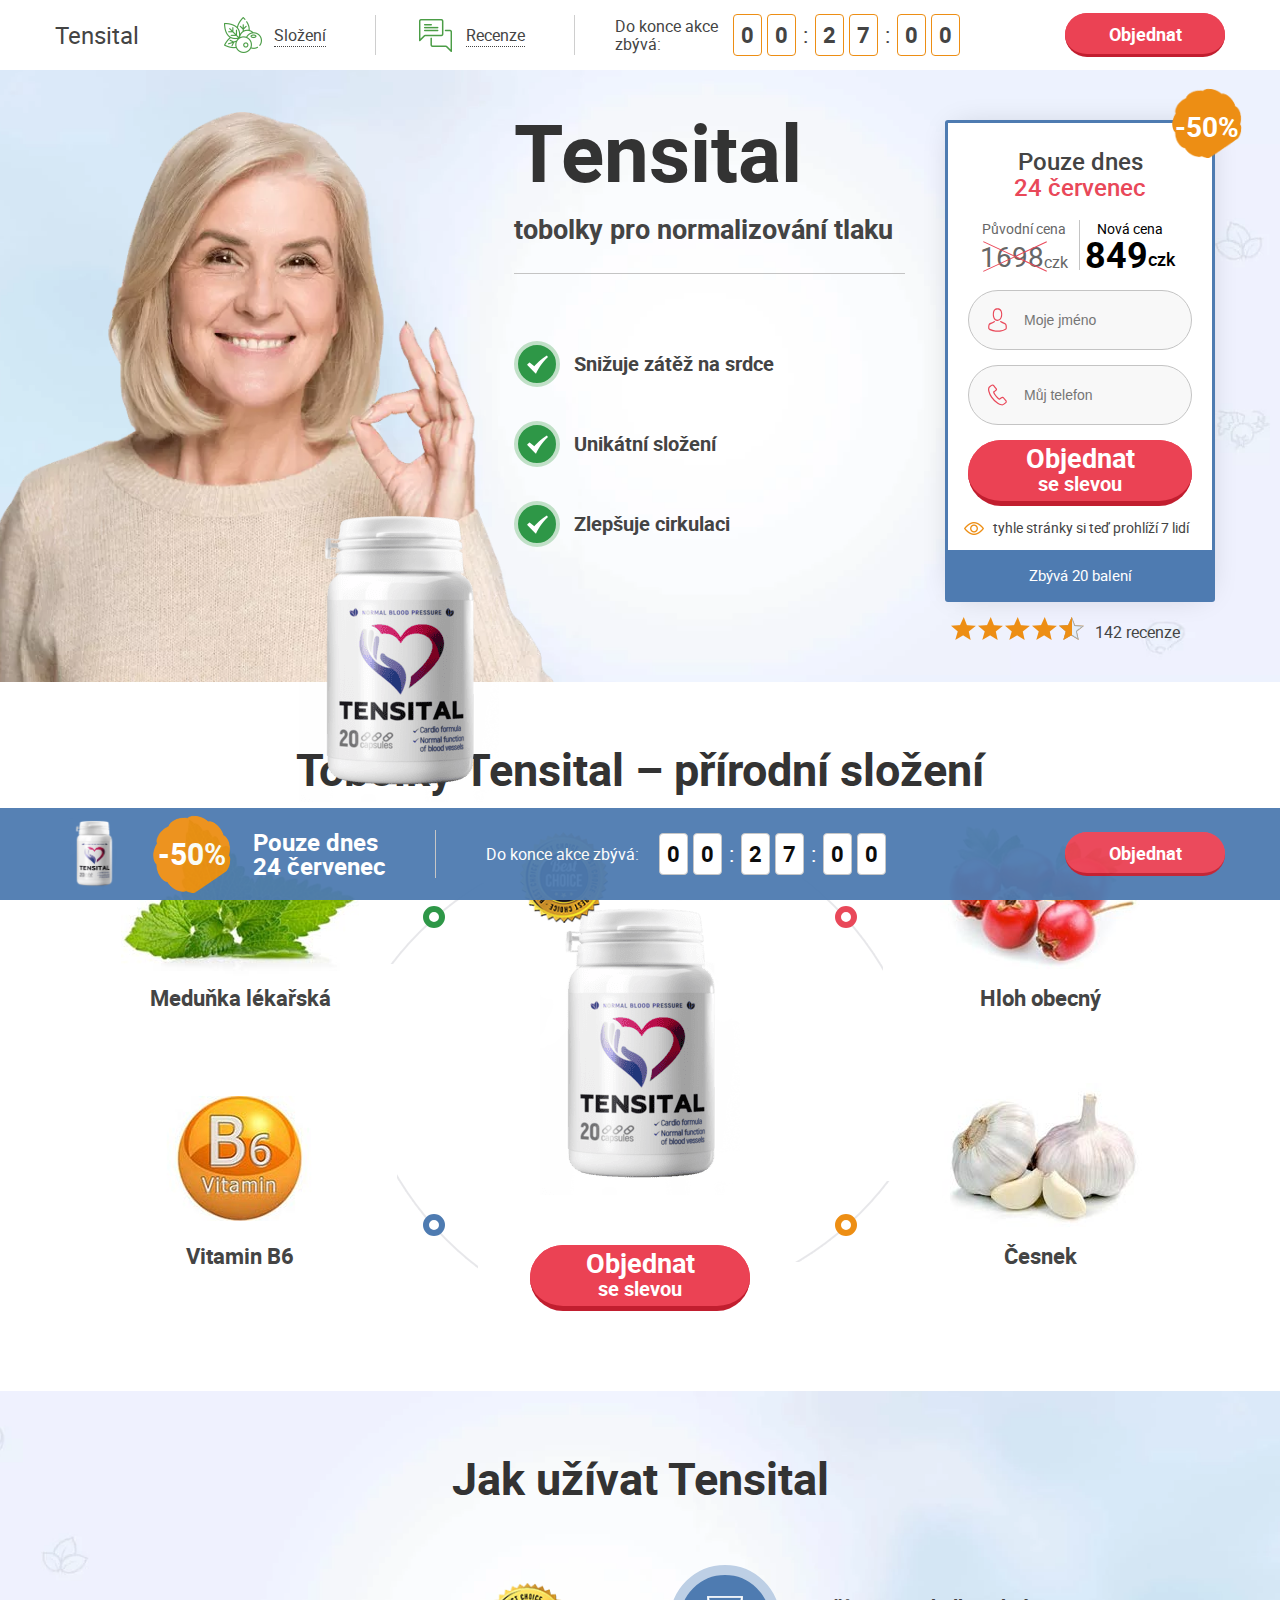
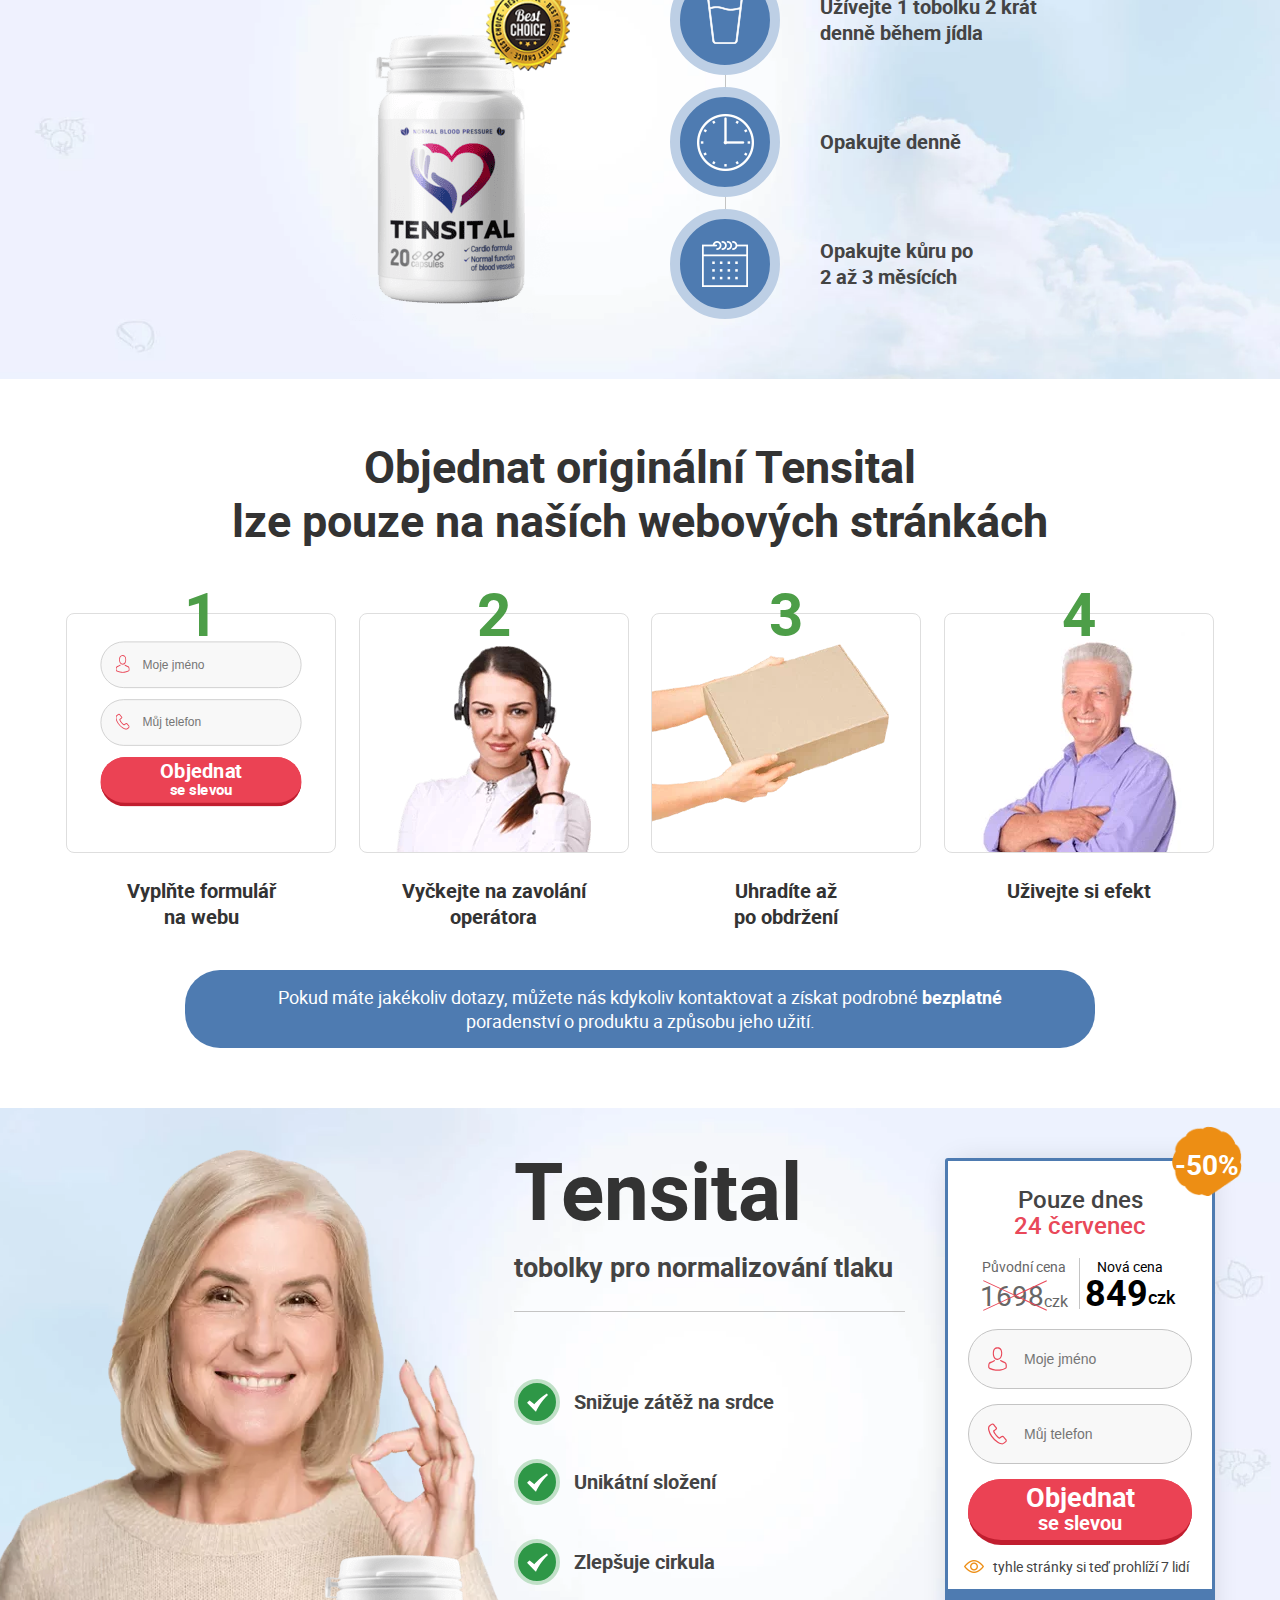
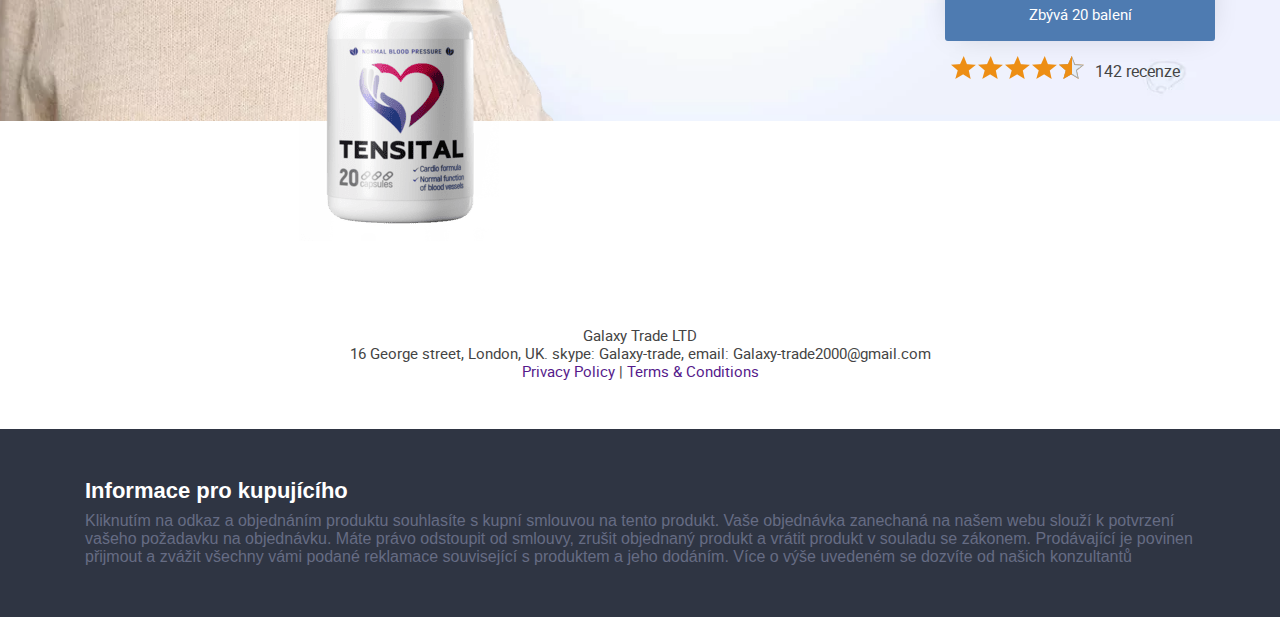
==== commit 1b60ea8f: "Update index.html" ====
--- a/index.html
+++ b/index.html
@@ -102,7 +102,7 @@
                         <input type="hidden" name="campaign_id" value="542925">
                       
                         <input type="hidden" name="country_code" value="CZ">
-<input type='hidden' name='redirect_url' value='https://toxipol.github.io/ro/success/index.html' />
+<input type='hidden' name='redirect_url' value='https://tensital-official.github.io/cz/success/index.html' />
                     </form>
                         <div class="mainform--visiters">tyhle stránky si teď prohlíží <span class="visiters">7</span> lidí</div>
                         <div class="mainform--lastpak">Zbývá <span class="lastpack">20</span>
@@ -198,7 +198,7 @@
                         <input type="hidden" name="campaign_id" value="542925">
                        
                         <input type="hidden" name="country_code" value="CZ">
-<input type='hidden' name='redirect_url' value='https://toxipol.github.io/ro/success/index.html' />
+<input type='hidden' name='redirect_url' value='https://tensital-official.github.io/cz/success/index.html' />
                     </form>
                     </div>
                     <p class="order__item--text">Vyplňte formulář <br>na webu</p>
@@ -272,7 +272,7 @@
                         <input type="hidden" name="campaign_id" value="542925">
                       
                         <input type="hidden" name="country_code" value="CZ">
-<input type='hidden' name='redirect_url' value='https://toxipol.github.io/ro/success/index.html' />
+<input type='hidden' name='redirect_url' value='https://tensital-official.github.io/cz/success/index.html' />
                     </form>
                         <div class="mainform--visiters">tyhle stránky si teď prohlíží <span class="visiters">7</span> lidí</div>
                         <div class="mainform--lastpak">Zbývá <span class="lastpack">20</span>
@@ -346,7 +346,7 @@
                         <input type="hidden" name="campaign_id" value="542925">
                       
                         <input type="hidden" name="country_code" value="CZ">
-<input type='hidden' name='redirect_url' value='https://toxipol.github.io/ro/success/index.html' />
+<input type='hidden' name='redirect_url' value='https://tensital-official.github.io/cz/success/index.html' />
                     </form>
                         <div class="mainform--visiters">tyhle stránky si teď prohlíží <span class="visiters">7</span> lidí</div>
                         <div class="mainform--lastpak">Zbývá <span class="lastpack">20</span>
@@ -480,7 +480,7 @@
                         <input type="hidden" name="campaign_id" value="542925">
                    
                         <input type="hidden" name="country_code" value="CZ">
-<input type='hidden' name='redirect_url' value='https://toxipol.github.io/ro/success/index.html' />
+<input type='hidden' name='redirect_url' value='https://tensital-official.github.io/cz/success/index.html' />
                     </form>
                         <div class="mainform--visiters">tyhle stránky si teď prohlíží <span class="visiters">7</span> lidí</div>
                         <div class="mainform--lastpak">Zbývá <span class="lastpack">20</span>
@@ -490,4 +490,4 @@
                     </div>
                 </div>
             </div>
-        </div></div></div></body></html>+        </div></div></div></body></html>
